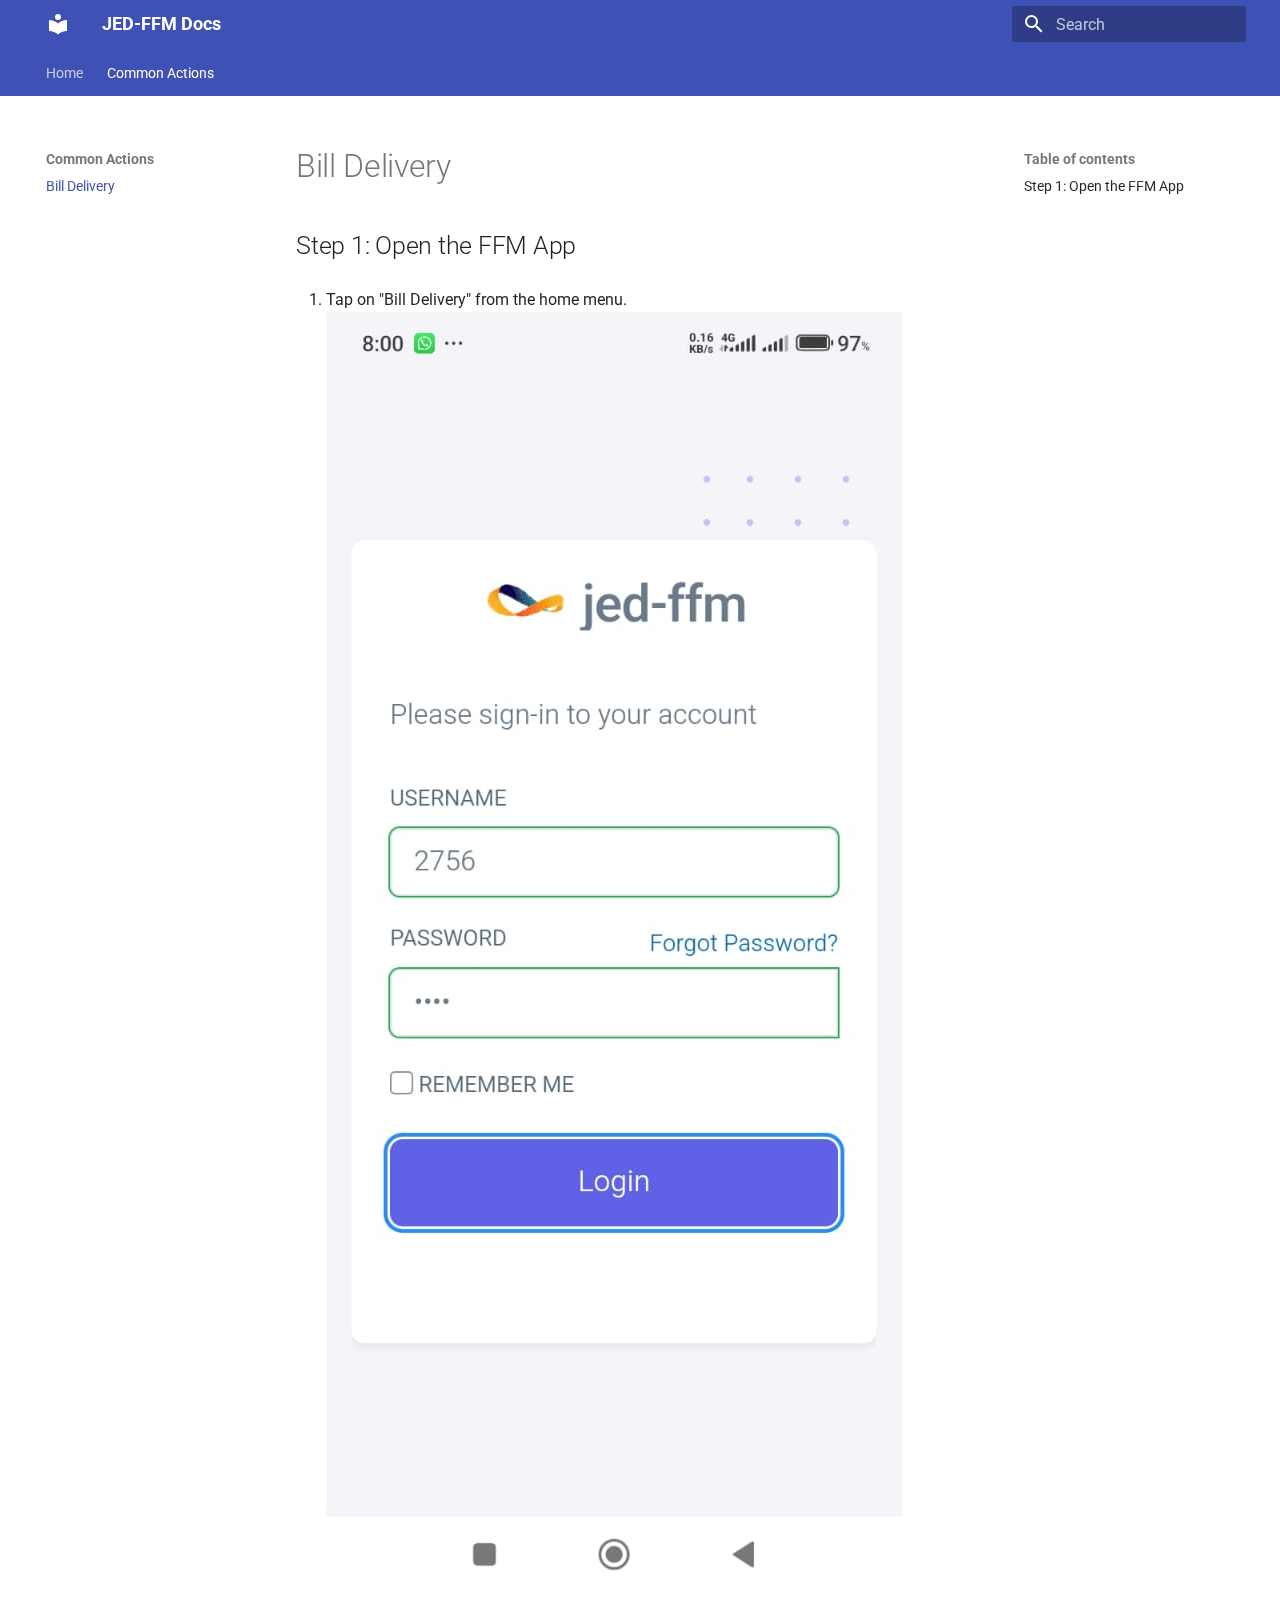
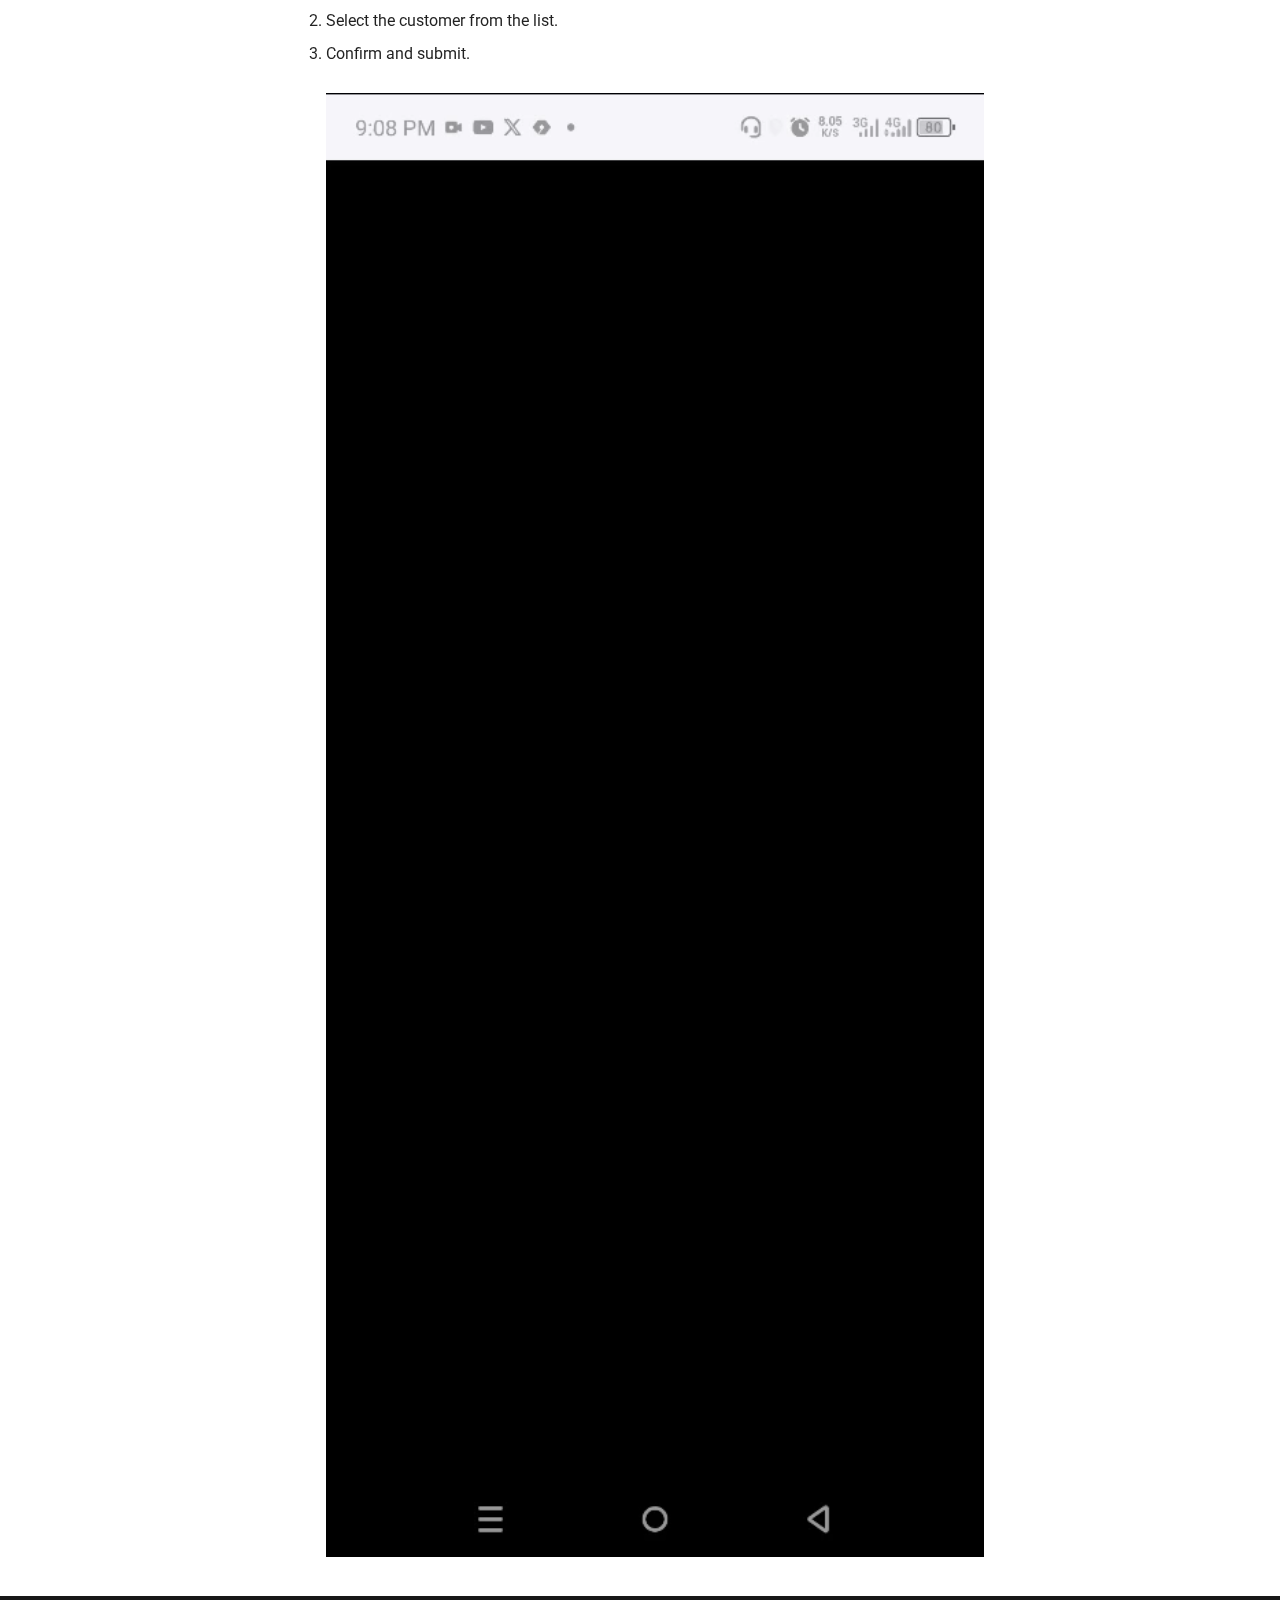
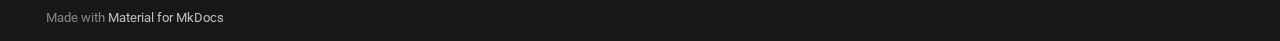
==== bill_delivery/index.html @ e057dc8b "Deployed dc74c64 with MkDocs version: 1.6.1" ====
<!doctype html>
<html lang="en" class="no-js">
  <head>
    
      <meta charset="utf-8">
      <meta name="viewport" content="width=device-width,initial-scale=1">
      
      
      
      
        <link rel="prev" href="..">
      
      
      
      <link rel="icon" href="../assets/images/favicon.png">
      <meta name="generator" content="mkdocs-1.6.1, mkdocs-material-9.6.9">
    
    
      
        <title>Bill Delivery - JED-FFM Docs</title>
      
    
    
      <link rel="stylesheet" href="../assets/stylesheets/main.4af4bdda.min.css">
      
      


    
    
      
    
    
      
        
        
        <link rel="preconnect" href="https://fonts.gstatic.com" crossorigin>
        <link rel="stylesheet" href="https://fonts.googleapis.com/css?family=Roboto:300,300i,400,400i,700,700i%7CRoboto+Mono:400,400i,700,700i&display=fallback">
        <style>:root{--md-text-font:"Roboto";--md-code-font:"Roboto Mono"}</style>
      
    
    
    <script>__md_scope=new URL("..",location),__md_hash=e=>[...e].reduce(((e,_)=>(e<<5)-e+_.charCodeAt(0)),0),__md_get=(e,_=localStorage,t=__md_scope)=>JSON.parse(_.getItem(t.pathname+"."+e)),__md_set=(e,_,t=localStorage,a=__md_scope)=>{try{t.setItem(a.pathname+"."+e,JSON.stringify(_))}catch(e){}}</script>
    
      

    
    
    
  </head>
  
  
    <body dir="ltr">
  
    
    <input class="md-toggle" data-md-toggle="drawer" type="checkbox" id="__drawer" autocomplete="off">
    <input class="md-toggle" data-md-toggle="search" type="checkbox" id="__search" autocomplete="off">
    <label class="md-overlay" for="__drawer"></label>
    <div data-md-component="skip">
      
        
        <a href="#bill-delivery" class="md-skip">
          Skip to content
        </a>
      
    </div>
    <div data-md-component="announce">
      
    </div>
    
    
      

<header class="md-header" data-md-component="header">
  <nav class="md-header__inner md-grid" aria-label="Header">
    <a href=".." title="JED-FFM Docs" class="md-header__button md-logo" aria-label="JED-FFM Docs" data-md-component="logo">
      
  
  <svg xmlns="http://www.w3.org/2000/svg" viewBox="0 0 24 24"><path d="M12 8a3 3 0 0 0 3-3 3 3 0 0 0-3-3 3 3 0 0 0-3 3 3 3 0 0 0 3 3m0 3.54C9.64 9.35 6.5 8 3 8v11c3.5 0 6.64 1.35 9 3.54 2.36-2.19 5.5-3.54 9-3.54V8c-3.5 0-6.64 1.35-9 3.54"/></svg>

    </a>
    <label class="md-header__button md-icon" for="__drawer">
      
      <svg xmlns="http://www.w3.org/2000/svg" viewBox="0 0 24 24"><path d="M3 6h18v2H3zm0 5h18v2H3zm0 5h18v2H3z"/></svg>
    </label>
    <div class="md-header__title" data-md-component="header-title">
      <div class="md-header__ellipsis">
        <div class="md-header__topic">
          <span class="md-ellipsis">
            JED-FFM Docs
          </span>
        </div>
        <div class="md-header__topic" data-md-component="header-topic">
          <span class="md-ellipsis">
            
              Bill Delivery
            
          </span>
        </div>
      </div>
    </div>
    
    
      <script>var palette=__md_get("__palette");if(palette&&palette.color){if("(prefers-color-scheme)"===palette.color.media){var media=matchMedia("(prefers-color-scheme: light)"),input=document.querySelector(media.matches?"[data-md-color-media='(prefers-color-scheme: light)']":"[data-md-color-media='(prefers-color-scheme: dark)']");palette.color.media=input.getAttribute("data-md-color-media"),palette.color.scheme=input.getAttribute("data-md-color-scheme"),palette.color.primary=input.getAttribute("data-md-color-primary"),palette.color.accent=input.getAttribute("data-md-color-accent")}for(var[key,value]of Object.entries(palette.color))document.body.setAttribute("data-md-color-"+key,value)}</script>
    
    
    
      <label class="md-header__button md-icon" for="__search">
        
        <svg xmlns="http://www.w3.org/2000/svg" viewBox="0 0 24 24"><path d="M9.5 3A6.5 6.5 0 0 1 16 9.5c0 1.61-.59 3.09-1.56 4.23l.27.27h.79l5 5-1.5 1.5-5-5v-.79l-.27-.27A6.52 6.52 0 0 1 9.5 16 6.5 6.5 0 0 1 3 9.5 6.5 6.5 0 0 1 9.5 3m0 2C7 5 5 7 5 9.5S7 14 9.5 14 14 12 14 9.5 12 5 9.5 5"/></svg>
      </label>
      <div class="md-search" data-md-component="search" role="dialog">
  <label class="md-search__overlay" for="__search"></label>
  <div class="md-search__inner" role="search">
    <form class="md-search__form" name="search">
      <input type="text" class="md-search__input" name="query" aria-label="Search" placeholder="Search" autocapitalize="off" autocorrect="off" autocomplete="off" spellcheck="false" data-md-component="search-query" required>
      <label class="md-search__icon md-icon" for="__search">
        
        <svg xmlns="http://www.w3.org/2000/svg" viewBox="0 0 24 24"><path d="M9.5 3A6.5 6.5 0 0 1 16 9.5c0 1.61-.59 3.09-1.56 4.23l.27.27h.79l5 5-1.5 1.5-5-5v-.79l-.27-.27A6.52 6.52 0 0 1 9.5 16 6.5 6.5 0 0 1 3 9.5 6.5 6.5 0 0 1 9.5 3m0 2C7 5 5 7 5 9.5S7 14 9.5 14 14 12 14 9.5 12 5 9.5 5"/></svg>
        
        <svg xmlns="http://www.w3.org/2000/svg" viewBox="0 0 24 24"><path d="M20 11v2H8l5.5 5.5-1.42 1.42L4.16 12l7.92-7.92L13.5 5.5 8 11z"/></svg>
      </label>
      <nav class="md-search__options" aria-label="Search">
        
        <button type="reset" class="md-search__icon md-icon" title="Clear" aria-label="Clear" tabindex="-1">
          
          <svg xmlns="http://www.w3.org/2000/svg" viewBox="0 0 24 24"><path d="M19 6.41 17.59 5 12 10.59 6.41 5 5 6.41 10.59 12 5 17.59 6.41 19 12 13.41 17.59 19 19 17.59 13.41 12z"/></svg>
        </button>
      </nav>
      
    </form>
    <div class="md-search__output">
      <div class="md-search__scrollwrap" tabindex="0" data-md-scrollfix>
        <div class="md-search-result" data-md-component="search-result">
          <div class="md-search-result__meta">
            Initializing search
          </div>
          <ol class="md-search-result__list" role="presentation"></ol>
        </div>
      </div>
    </div>
  </div>
</div>
    
    
  </nav>
  
</header>
    
    <div class="md-container" data-md-component="container">
      
      
        
          
            
<nav class="md-tabs" aria-label="Tabs" data-md-component="tabs">
  <div class="md-grid">
    <ul class="md-tabs__list">
      
        
  
  
  
    <li class="md-tabs__item">
      <a href=".." class="md-tabs__link">
        
  
    
  
  Home

      </a>
    </li>
  

      
        
  
  
    
  
  
    
    
      <li class="md-tabs__item md-tabs__item--active">
        <a href="./" class="md-tabs__link">
          
  
  Common Actions

        </a>
      </li>
    
  

      
    </ul>
  </div>
</nav>
          
        
      
      <main class="md-main" data-md-component="main">
        <div class="md-main__inner md-grid">
          
            
              
              <div class="md-sidebar md-sidebar--primary" data-md-component="sidebar" data-md-type="navigation" >
                <div class="md-sidebar__scrollwrap">
                  <div class="md-sidebar__inner">
                    


  


<nav class="md-nav md-nav--primary md-nav--lifted" aria-label="Navigation" data-md-level="0">
  <label class="md-nav__title" for="__drawer">
    <a href=".." title="JED-FFM Docs" class="md-nav__button md-logo" aria-label="JED-FFM Docs" data-md-component="logo">
      
  
  <svg xmlns="http://www.w3.org/2000/svg" viewBox="0 0 24 24"><path d="M12 8a3 3 0 0 0 3-3 3 3 0 0 0-3-3 3 3 0 0 0-3 3 3 3 0 0 0 3 3m0 3.54C9.64 9.35 6.5 8 3 8v11c3.5 0 6.64 1.35 9 3.54 2.36-2.19 5.5-3.54 9-3.54V8c-3.5 0-6.64 1.35-9 3.54"/></svg>

    </a>
    JED-FFM Docs
  </label>
  
  <ul class="md-nav__list" data-md-scrollfix>
    
      
      
  
  
  
  
    <li class="md-nav__item">
      <a href=".." class="md-nav__link">
        
  
  <span class="md-ellipsis">
    Home
    
  </span>
  

      </a>
    </li>
  

    
      
      
  
  
    
  
  
  
    
    
    
      
        
        
      
      
        
      
    
    
    <li class="md-nav__item md-nav__item--active md-nav__item--section md-nav__item--nested">
      
        
        
        <input class="md-nav__toggle md-toggle " type="checkbox" id="__nav_2" checked>
        
          
          <label class="md-nav__link" for="__nav_2" id="__nav_2_label" tabindex="">
            
  
  <span class="md-ellipsis">
    Common Actions
    
  </span>
  

            <span class="md-nav__icon md-icon"></span>
          </label>
        
        <nav class="md-nav" data-md-level="1" aria-labelledby="__nav_2_label" aria-expanded="true">
          <label class="md-nav__title" for="__nav_2">
            <span class="md-nav__icon md-icon"></span>
            Common Actions
          </label>
          <ul class="md-nav__list" data-md-scrollfix>
            
              
                
  
  
    
  
  
  
    <li class="md-nav__item md-nav__item--active">
      
      <input class="md-nav__toggle md-toggle" type="checkbox" id="__toc">
      
      
        
      
      
        <label class="md-nav__link md-nav__link--active" for="__toc">
          
  
  <span class="md-ellipsis">
    Bill Delivery
    
  </span>
  

          <span class="md-nav__icon md-icon"></span>
        </label>
      
      <a href="./" class="md-nav__link md-nav__link--active">
        
  
  <span class="md-ellipsis">
    Bill Delivery
    
  </span>
  

      </a>
      
        

<nav class="md-nav md-nav--secondary" aria-label="Table of contents">
  
  
  
    
  
  
    <label class="md-nav__title" for="__toc">
      <span class="md-nav__icon md-icon"></span>
      Table of contents
    </label>
    <ul class="md-nav__list" data-md-component="toc" data-md-scrollfix>
      
        <li class="md-nav__item">
  <a href="#step-1-open-the-ffm-app" class="md-nav__link">
    <span class="md-ellipsis">
      Step 1: Open the FFM App
    </span>
  </a>
  
</li>
      
    </ul>
  
</nav>
      
    </li>
  

              
            
          </ul>
        </nav>
      
    </li>
  

    
  </ul>
</nav>
                  </div>
                </div>
              </div>
            
            
              
              <div class="md-sidebar md-sidebar--secondary" data-md-component="sidebar" data-md-type="toc" >
                <div class="md-sidebar__scrollwrap">
                  <div class="md-sidebar__inner">
                    

<nav class="md-nav md-nav--secondary" aria-label="Table of contents">
  
  
  
    
  
  
    <label class="md-nav__title" for="__toc">
      <span class="md-nav__icon md-icon"></span>
      Table of contents
    </label>
    <ul class="md-nav__list" data-md-component="toc" data-md-scrollfix>
      
        <li class="md-nav__item">
  <a href="#step-1-open-the-ffm-app" class="md-nav__link">
    <span class="md-ellipsis">
      Step 1: Open the FFM App
    </span>
  </a>
  
</li>
      
    </ul>
  
</nav>
                  </div>
                </div>
              </div>
            
          
          
            <div class="md-content" data-md-component="content">
              <article class="md-content__inner md-typeset">
                
                  



<h1 id="bill-delivery">Bill Delivery</h1>
<h2 id="step-1-open-the-ffm-app">Step 1: Open the FFM App</h2>
<ol>
<li>
<p>Tap on "Bill Delivery" from the home menu.<br />
<img alt="login_page" src="../img/login_page.jpg" /></p>
</li>
<li>
<p>Select the customer from the list.  </p>
</li>
<li>
<p>Confirm and submit.<br />
<br />
<video autoplay loop muted width="100%">
     <source src="/video/short_view.mp4" type="video/mp4">
   </video>
</p>
</li>
</ol>












                
              </article>
            </div>
          
          
<script>var target=document.getElementById(location.hash.slice(1));target&&target.name&&(target.checked=target.name.startsWith("__tabbed_"))</script>
        </div>
        
          <button type="button" class="md-top md-icon" data-md-component="top" hidden>
  
  <svg xmlns="http://www.w3.org/2000/svg" viewBox="0 0 24 24"><path d="M13 20h-2V8l-5.5 5.5-1.42-1.42L12 4.16l7.92 7.92-1.42 1.42L13 8z"/></svg>
  Back to top
</button>
        
      </main>
      
        <footer class="md-footer">
  
  <div class="md-footer-meta md-typeset">
    <div class="md-footer-meta__inner md-grid">
      <div class="md-copyright">
  
  
    Made with
    <a href="https://squidfunk.github.io/mkdocs-material/" target="_blank" rel="noopener">
      Material for MkDocs
    </a>
  
</div>
      
    </div>
  </div>
</footer>
      
    </div>
    <div class="md-dialog" data-md-component="dialog">
      <div class="md-dialog__inner md-typeset"></div>
    </div>
    
    
    <script id="__config" type="application/json">{"base": "..", "features": ["navigation.tabs", "navigation.sections", "navigation.top", "content.code.copy"], "search": "../assets/javascripts/workers/search.f8cc74c7.min.js", "translations": {"clipboard.copied": "Copied to clipboard", "clipboard.copy": "Copy to clipboard", "search.result.more.one": "1 more on this page", "search.result.more.other": "# more on this page", "search.result.none": "No matching documents", "search.result.one": "1 matching document", "search.result.other": "# matching documents", "search.result.placeholder": "Type to start searching", "search.result.term.missing": "Missing", "select.version": "Select version"}}</script>
    
    
      <script src="../assets/javascripts/bundle.c8b220af.min.js"></script>
      
    
  </body>
</html>
---- assets/stylesheets/main.4af4bdda.min.css ----
@charset "UTF-8";html{-webkit-text-size-adjust:none;-moz-text-size-adjust:none;text-size-adjust:none;box-sizing:border-box}*,:after,:before{box-sizing:inherit}@media (prefers-reduced-motion){*,:after,:before{transition:none!important}}body{margin:0}a,button,input,label{-webkit-tap-highlight-color:transparent}a{color:inherit;text-decoration:none}hr{border:0;box-sizing:initial;display:block;height:.05rem;overflow:visible;padding:0}small{font-size:80%}sub,sup{line-height:1em}img{border-style:none}table{border-collapse:initial;border-spacing:0}td,th{font-weight:400;vertical-align:top}button{background:#0000;border:0;font-family:inherit;font-size:inherit;margin:0;padding:0}input{border:0;outline:none}:root{--md-primary-fg-color:#4051b5;--md-primary-fg-color--light:#5d6cc0;--md-primary-fg-color--dark:#303fa1;--md-primary-bg-color:#fff;--md-primary-bg-color--light:#ffffffb3;--md-accent-fg-color:#526cfe;--md-accent-fg-color--transparent:#526cfe1a;--md-accent-bg-color:#fff;--md-accent-bg-color--light:#ffffffb3}[data-md-color-scheme=default]{color-scheme:light}[data-md-color-scheme=default] img[src$="#gh-dark-mode-only"],[data-md-color-scheme=default] img[src$="#only-dark"]{display:none}:root,[data-md-color-scheme=default]{--md-hue:225deg;--md-default-fg-color:#000000de;--md-default-fg-color--light:#0000008a;--md-default-fg-color--lighter:#00000052;--md-default-fg-color--lightest:#00000012;--md-default-bg-color:#fff;--md-default-bg-color--light:#ffffffb3;--md-default-bg-color--lighter:#ffffff4d;--md-default-bg-color--lightest:#ffffff1f;--md-code-fg-color:#36464e;--md-code-bg-color:#f5f5f5;--md-code-hl-color:#4287ff;--md-code-hl-color--light:#4287ff1a;--md-code-hl-number-color:#d52a2a;--md-code-hl-special-color:#db1457;--md-code-hl-function-color:#a846b9;--md-code-hl-constant-color:#6e59d9;--md-code-hl-keyword-color:#3f6ec6;--md-code-hl-string-color:#1c7d4d;--md-code-hl-name-color:var(--md-code-fg-color);--md-code-hl-operator-color:var(--md-default-fg-color--light);--md-code-hl-punctuation-color:var(--md-default-fg-color--light);--md-code-hl-comment-color:var(--md-default-fg-color--light);--md-code-hl-generic-color:var(--md-default-fg-color--light);--md-code-hl-variable-color:var(--md-default-fg-color--light);--md-typeset-color:var(--md-default-fg-color);--md-typeset-a-color:var(--md-primary-fg-color);--md-typeset-del-color:#f5503d26;--md-typeset-ins-color:#0bd57026;--md-typeset-kbd-color:#fafafa;--md-typeset-kbd-accent-color:#fff;--md-typeset-kbd-border-color:#b8b8b8;--md-typeset-mark-color:#ffff0080;--md-typeset-table-color:#0000001f;--md-typeset-table-color--light:rgba(0,0,0,.035);--md-admonition-fg-color:var(--md-default-fg-color);--md-admonition-bg-color:var(--md-default-bg-color);--md-warning-fg-color:#000000de;--md-warning-bg-color:#ff9;--md-footer-fg-color:#fff;--md-footer-fg-color--light:#ffffffb3;--md-footer-fg-color--lighter:#ffffff73;--md-footer-bg-color:#000000de;--md-footer-bg-color--dark:#00000052;--md-shadow-z1:0 0.2rem 0.5rem #0000000d,0 0 0.05rem #0000001a;--md-shadow-z2:0 0.2rem 0.5rem #0000001a,0 0 0.05rem #00000040;--md-shadow-z3:0 0.2rem 0.5rem #0003,0 0 0.05rem #00000059}.md-icon svg{fill:currentcolor;display:block;height:1.2rem;width:1.2rem}body{-webkit-font-smoothing:antialiased;-moz-osx-font-smoothing:grayscale;--md-text-font-family:var(--md-text-font,_),-apple-system,BlinkMacSystemFont,Helvetica,Arial,sans-serif;--md-code-font-family:var(--md-code-font,_),SFMono-Regular,Consolas,Menlo,monospace}aside,body,input{font-feature-settings:"kern","liga";color:var(--md-typeset-color);font-family:var(--md-text-font-family)}code,kbd,pre{font-feature-settings:"kern";font-family:var(--md-code-font-family)}:root{--md-typeset-table-sort-icon:url('data:image/svg+xml;charset=utf-8,<svg xmlns="http://www.w3.org/2000/svg" viewBox="0 0 24 24"><path d="m18 21-4-4h3V7h-3l4-4 4 4h-3v10h3M2 19v-2h10v2M2 13v-2h7v2M2 7V5h4v2z"/></svg>');--md-typeset-table-sort-icon--asc:url('data:image/svg+xml;charset=utf-8,<svg xmlns="http://www.w3.org/2000/svg" viewBox="0 0 24 24"><path d="M19 17h3l-4 4-4-4h3V3h2M2 17h10v2H2M6 5v2H2V5m0 6h7v2H2z"/></svg>');--md-typeset-table-sort-icon--desc:url('data:image/svg+xml;charset=utf-8,<svg xmlns="http://www.w3.org/2000/svg" viewBox="0 0 24 24"><path d="M19 7h3l-4-4-4 4h3v14h2M2 17h10v2H2M6 5v2H2V5m0 6h7v2H2z"/></svg>')}.md-typeset{-webkit-print-color-adjust:exact;color-adjust:exact;font-size:.8rem;line-height:1.6;overflow-wrap:break-word}@media print{.md-typeset{font-size:.68rem}}.md-typeset blockquote,.md-typeset dl,.md-typeset figure,.md-typeset ol,.md-typeset pre,.md-typeset ul{margin-bottom:1em;margin-top:1em}.md-typeset h1{color:var(--md-default-fg-color--light);font-size:2em;line-height:1.3;margin:0 0 1.25em}.md-typeset h1,.md-typeset h2{font-weight:300;letter-spacing:-.01em}.md-typeset h2{font-size:1.5625em;line-height:1.4;margin:1.6em 0 .64em}.md-typeset h3{font-size:1.25em;font-weight:400;letter-spacing:-.01em;line-height:1.5;margin:1.6em 0 .8em}.md-typeset h2+h3{margin-top:.8em}.md-typeset h4{font-weight:700;letter-spacing:-.01em;margin:1em 0}.md-typeset h5,.md-typeset h6{color:var(--md-default-fg-color--light);font-size:.8em;font-weight:700;letter-spacing:-.01em;margin:1.25em 0}.md-typeset h5{text-transform:uppercase}.md-typeset h5 code{text-transform:none}.md-typeset hr{border-bottom:.05rem solid var(--md-default-fg-color--lightest);display:flow-root;margin:1.5em 0}.md-typeset a{color:var(--md-typeset-a-color);word-break:break-word}.md-typeset a,.md-typeset a:before{transition:color 125ms}.md-typeset a:focus,.md-typeset a:hover{color:var(--md-accent-fg-color)}.md-typeset a:focus code,.md-typeset a:hover code{background-color:var(--md-accent-fg-color--transparent)}.md-typeset a code{color:currentcolor;transition:background-color 125ms}.md-typeset a.focus-visible{outline-color:var(--md-accent-fg-color);outline-offset:.2rem}.md-typeset code,.md-typeset kbd,.md-typeset pre{color:var(--md-code-fg-color);direction:ltr;font-variant-ligatures:none}@media print{.md-typeset code,.md-typeset kbd,.md-typeset pre{white-space:pre-wrap}}.md-typeset code{background-color:var(--md-code-bg-color);border-radius:.1rem;-webkit-box-decoration-break:clone;box-decoration-break:clone;font-size:.85em;padding:0 .2941176471em;word-break:break-word}.md-typeset code:not(.focus-visible){-webkit-tap-highlight-color:transparent;outline:none}.md-typeset pre{display:flow-root;line-height:1.4;position:relative}.md-typeset pre>code{-webkit-box-decoration-break:slice;box-decoration-break:slice;box-shadow:none;display:block;margin:0;outline-color:var(--md-accent-fg-color);overflow:auto;padding:.7720588235em 1.1764705882em;scrollbar-color:var(--md-default-fg-color--lighter) #0000;scrollbar-width:thin;touch-action:auto;word-break:normal}.md-typeset pre>code:hover{scrollbar-color:var(--md-accent-fg-color) #0000}.md-typeset pre>code::-webkit-scrollbar{height:.2rem;width:.2rem}.md-typeset pre>code::-webkit-scrollbar-thumb{background-color:var(--md-default-fg-color--lighter)}.md-typeset pre>code::-webkit-scrollbar-thumb:hover{background-color:var(--md-accent-fg-color)}.md-typeset kbd{background-color:var(--md-typeset-kbd-color);border-radius:.1rem;box-shadow:0 .1rem 0 .05rem var(--md-typeset-kbd-border-color),0 .1rem 0 var(--md-typeset-kbd-border-color),0 -.1rem .2rem var(--md-typeset-kbd-accent-color) inset;color:var(--md-default-fg-color);display:inline-block;font-size:.75em;padding:0 .6666666667em;vertical-align:text-top;word-break:break-word}.md-typeset mark{background-color:var(--md-typeset-mark-color);-webkit-box-decoration-break:clone;box-decoration-break:clone;color:inherit;word-break:break-word}.md-typeset abbr{border-bottom:.05rem dotted var(--md-default-fg-color--light);cursor:help;text-decoration:none}.md-typeset small{opacity:.75}[dir=ltr] .md-typeset sub,[dir=ltr] .md-typeset sup{margin-left:.078125em}[dir=rtl] .md-typeset sub,[dir=rtl] .md-typeset sup{margin-right:.078125em}[dir=ltr] .md-typeset blockquote{padding-left:.6rem}[dir=rtl] .md-typeset blockquote{padding-right:.6rem}[dir=ltr] .md-typeset blockquote{border-left:.2rem solid var(--md-default-fg-color--lighter)}[dir=rtl] .md-typeset blockquote{border-right:.2rem solid var(--md-default-fg-color--lighter)}.md-typeset blockquote{color:var(--md-default-fg-color--light);margin-left:0;margin-right:0}.md-typeset ul{list-style-type:disc}.md-typeset ul[type]{list-style-type:revert-layer}[dir=ltr] .md-typeset ol,[dir=ltr] .md-typeset ul{margin-left:.625em}[dir=rtl] .md-typeset ol,[dir=rtl] .md-typeset ul{margin-right:.625em}.md-typeset ol,.md-typeset ul{padding:0}.md-typeset ol:not([hidden]),.md-typeset ul:not([hidden]){display:flow-root}.md-typeset ol ol,.md-typeset ul ol{list-style-type:lower-alpha}.md-typeset ol ol ol,.md-typeset ul ol ol{list-style-type:lower-roman}.md-typeset ol ol ol ol,.md-typeset ul ol ol ol{list-style-type:upper-alpha}.md-typeset ol ol ol ol ol,.md-typeset ul ol ol ol ol{list-style-type:upper-roman}.md-typeset ol[type],.md-typeset ul[type]{list-style-type:revert-layer}[dir=ltr] .md-typeset ol li,[dir=ltr] .md-typeset ul li{margin-left:1.25em}[dir=rtl] .md-typeset ol li,[dir=rtl] .md-typeset ul li{margin-right:1.25em}.md-typeset ol li,.md-typeset ul li{margin-bottom:.5em}.md-typeset ol li blockquote,.md-typeset ol li p,.md-typeset ul li blockquote,.md-typeset ul li p{margin:.5em 0}.md-typeset ol li:last-child,.md-typeset ul li:last-child{margin-bottom:0}[dir=ltr] .md-typeset ol li ol,[dir=ltr] .md-typeset ol li ul,[dir=ltr] .md-typeset ul li ol,[dir=ltr] .md-typeset ul li ul{margin-left:.625em}[dir=rtl] .md-typeset ol li ol,[dir=rtl] .md-typeset ol li ul,[dir=rtl] .md-typeset ul li ol,[dir=rtl] .md-typeset ul li ul{margin-right:.625em}.md-typeset ol li ol,.md-typeset ol li ul,.md-typeset ul li ol,.md-typeset ul li ul{margin-bottom:.5em;margin-top:.5em}[dir=ltr] .md-typeset dd{margin-left:1.875em}[dir=rtl] .md-typeset dd{margin-right:1.875em}.md-typeset dd{margin-bottom:1.5em;margin-top:1em}.md-typeset img,.md-typeset svg,.md-typeset video{height:auto;max-width:100%}.md-typeset img[align=left]{margin:1em 1em 1em 0}.md-typeset img[align=right]{margin:1em 0 1em 1em}.md-typeset img[align]:only-child{margin-top:0}.md-typeset figure{display:flow-root;margin:1em auto;max-width:100%;text-align:center;width:-moz-fit-content;width:fit-content}.md-typeset figure img{display:block;margin:0 auto}.md-typeset figcaption{font-style:italic;margin:1em auto;max-width:24rem}.md-typeset iframe{max-width:100%}.md-typeset table:not([class]){background-color:var(--md-default-bg-color);border:.05rem solid var(--md-typeset-table-color);border-radius:.1rem;display:inline-block;font-size:.64rem;max-width:100%;overflow:auto;touch-action:auto}@media print{.md-typeset table:not([class]){display:table}}.md-typeset table:not([class])+*{margin-top:1.5em}.md-typeset table:not([class]) td>:first-child,.md-typeset table:not([class]) th>:first-child{margin-top:0}.md-typeset table:not([class]) td>:last-child,.md-typeset table:not([class]) th>:last-child{margin-bottom:0}.md-typeset table:not([class]) td:not([align]),.md-typeset table:not([class]) th:not([align]){text-align:left}[dir=rtl] .md-typeset table:not([class]) td:not([align]),[dir=rtl] .md-typeset table:not([class]) th:not([align]){text-align:right}.md-typeset table:not([class]) th{font-weight:700;min-width:5rem;padding:.9375em 1.25em;vertical-align:top}.md-typeset table:not([class]) td{border-top:.05rem solid var(--md-typeset-table-color);padding:.9375em 1.25em;vertical-align:top}.md-typeset table:not([class]) tbody tr{transition:background-color 125ms}.md-typeset table:not([class]) tbody tr:hover{background-color:var(--md-typeset-table-color--light);box-shadow:0 .05rem 0 var(--md-default-bg-color) inset}.md-typeset table:not([class]) a{word-break:normal}.md-typeset table th[role=columnheader]{cursor:pointer}[dir=ltr] .md-typeset table th[role=columnheader]:after{margin-left:.5em}[dir=rtl] .md-typeset table th[role=columnheader]:after{margin-right:.5em}.md-typeset table th[role=columnheader]:after{content:"";display:inline-block;height:1.2em;-webkit-mask-image:var(--md-typeset-table-sort-icon);mask-image:var(--md-typeset-table-sort-icon);-webkit-mask-repeat:no-repeat;mask-repeat:no-repeat;-webkit-mask-size:contain;mask-size:contain;transition:background-color 125ms;vertical-align:text-bottom;width:1.2em}.md-typeset table th[role=columnheader]:hover:after{background-color:var(--md-default-fg-color--lighter)}.md-typeset table th[role=columnheader][aria-sort=ascending]:after{background-color:var(--md-default-fg-color--light);-webkit-mask-image:var(--md-typeset-table-sort-icon--asc);mask-image:var(--md-typeset-table-sort-icon--asc)}.md-typeset table th[role=columnheader][aria-sort=descending]:after{background-color:var(--md-default-fg-color--light);-webkit-mask-image:var(--md-typeset-table-sort-icon--desc);mask-image:var(--md-typeset-table-sort-icon--desc)}.md-typeset__scrollwrap{margin:1em -.8rem;overflow-x:auto;touch-action:auto}.md-typeset__table{display:inline-block;margin-bottom:.5em;padding:0 .8rem}@media print{.md-typeset__table{display:block}}html .md-typeset__table table{display:table;margin:0;overflow:hidden;width:100%}@media screen and (max-width:44.984375em){.md-content__inner>pre{margin:1em -.8rem}.md-content__inner>pre code{border-radius:0}}.md-typeset .md-author{border-radius:100%;display:block;flex-shrink:0;height:1.6rem;overflow:hidden;position:relative;transition:color 125ms,transform 125ms;width:1.6rem}.md-typeset .md-author img{display:block}.md-typeset .md-author--more{background:var(--md-default-fg-color--lightest);color:var(--md-default-fg-color--lighter);font-size:.6rem;font-weight:700;line-height:1.6rem;text-align:center}.md-typeset .md-author--long{height:2.4rem;width:2.4rem}.md-typeset a.md-author{transform:scale(1)}.md-typeset a.md-author img{border-radius:100%;filter:grayscale(100%) opacity(75%);transition:filter 125ms}.md-typeset a.md-author:focus,.md-typeset a.md-author:hover{transform:scale(1.1);z-index:1}.md-typeset a.md-author:focus img,.md-typeset a.md-author:hover img{filter:grayscale(0)}.md-banner{background-color:var(--md-footer-bg-color);color:var(--md-footer-fg-color);overflow:auto}@media print{.md-banner{display:none}}.md-banner--warning{background-color:var(--md-warning-bg-color);color:var(--md-warning-fg-color)}.md-banner__inner{font-size:.7rem;margin:.6rem auto;padding:0 .8rem}[dir=ltr] .md-banner__button{float:right}[dir=rtl] .md-banner__button{float:left}.md-banner__button{color:inherit;cursor:pointer;transition:opacity .25s}.no-js .md-banner__button{display:none}.md-banner__button:hover{opacity:.7}html{font-size:125%;height:100%;overflow-x:hidden}@media screen and (min-width:100em){html{font-size:137.5%}}@media screen and (min-width:125em){html{font-size:150%}}body{background-color:var(--md-default-bg-color);display:flex;flex-direction:column;font-size:.5rem;min-height:100%;position:relative;width:100%}@media print{body{display:block}}@media screen and (max-width:59.984375em){body[data-md-scrolllock]{position:fixed}}.md-grid{margin-left:auto;margin-right:auto;max-width:61rem}.md-container{display:flex;flex-direction:column;flex-grow:1}@media print{.md-container{display:block}}.md-main{flex-grow:1}.md-main__inner{display:flex;height:100%;margin-top:1.5rem}.md-ellipsis{overflow:hidden;text-overflow:ellipsis}.md-toggle{display:none}.md-option{height:0;opacity:0;position:absolute;width:0}.md-option:checked+label:not([hidden]){display:block}.md-option.focus-visible+label{outline-color:var(--md-accent-fg-color);outline-style:auto}.md-skip{background-color:var(--md-default-fg-color);border-radius:.1rem;color:var(--md-default-bg-color);font-size:.64rem;margin:.5rem;opacity:0;outline-color:var(--md-accent-fg-color);padding:.3rem .5rem;position:fixed;transform:translateY(.4rem);z-index:-1}.md-skip:focus{opacity:1;transform:translateY(0);transition:transform .25s cubic-bezier(.4,0,.2,1),opacity 175ms 75ms;z-index:10}@page{margin:25mm}:root{--md-clipboard-icon:url('data:image/svg+xml;charset=utf-8,<svg xmlns="http://www.w3.org/2000/svg" viewBox="0 0 24 24"><path d="M19 21H8V7h11m0-2H8a2 2 0 0 0-2 2v14a2 2 0 0 0 2 2h11a2 2 0 0 0 2-2V7a2 2 0 0 0-2-2m-3-4H4a2 2 0 0 0-2 2v14h2V3h12z"/></svg>')}.md-clipboard{border-radius:.1rem;color:var(--md-default-fg-color--lightest);cursor:pointer;height:1.5em;outline-color:var(--md-accent-fg-color);outline-offset:.1rem;position:absolute;right:.5em;top:.5em;transition:color .25s;width:1.5em;z-index:1}@media print{.md-clipboard{display:none}}.md-clipboard:not(.focus-visible){-webkit-tap-highlight-color:transparent;outline:none}:hover>.md-clipboard{color:var(--md-default-fg-color--light)}.md-clipboard:focus,.md-clipboard:hover{color:var(--md-accent-fg-color)}.md-clipboard:after{background-color:currentcolor;content:"";display:block;height:1.125em;margin:0 auto;-webkit-mask-image:var(--md-clipboard-icon);mask-image:var(--md-clipboard-icon);-webkit-mask-position:center;mask-position:center;-webkit-mask-repeat:no-repeat;mask-repeat:no-repeat;-webkit-mask-size:contain;mask-size:contain;width:1.125em}.md-clipboard--inline{cursor:pointer}.md-clipboard--inline code{transition:color .25s,background-color .25s}.md-clipboard--inline:focus code,.md-clipboard--inline:hover code{background-color:var(--md-accent-fg-color--transparent);color:var(--md-accent-fg-color)}.md-typeset .md-code__content{display:grid}@keyframes consent{0%{opacity:0;transform:translateY(100%)}to{opacity:1;transform:translateY(0)}}@keyframes overlay{0%{opacity:0}to{opacity:1}}.md-consent__overlay{animation:overlay .25s both;-webkit-backdrop-filter:blur(.1rem);backdrop-filter:blur(.1rem);background-color:#0000008a;height:100%;opacity:1;position:fixed;top:0;width:100%;z-index:5}.md-consent__inner{animation:consent .5s cubic-bezier(.1,.7,.1,1) both;background-color:var(--md-default-bg-color);border:0;border-radius:.1rem;bottom:0;box-shadow:0 0 .2rem #0000001a,0 .2rem .4rem #0003;max-height:100%;overflow:auto;padding:0;position:fixed;width:100%;z-index:5}.md-consent__form{padding:.8rem}.md-consent__settings{display:none;margin:1em 0}input:checked+.md-consent__settings{display:block}.md-consent__controls{margin-bottom:.8rem}.md-typeset .md-consent__controls .md-button{display:inline}@media screen and (max-width:44.984375em){.md-typeset .md-consent__controls .md-button{display:block;margin-top:.4rem;text-align:center;width:100%}}.md-consent label{cursor:pointer}.md-content{flex-grow:1;min-width:0}.md-content__inner{margin:0 .8rem 1.2rem;padding-top:.6rem}@media screen and (min-width:76.25em){[dir=ltr] .md-sidebar--primary:not([hidden])~.md-content>.md-content__inner{margin-left:1.2rem}[dir=ltr] .md-sidebar--secondary:not([hidden])~.md-content>.md-content__inner,[dir=rtl] .md-sidebar--primary:not([hidden])~.md-content>.md-content__inner{margin-right:1.2rem}[dir=rtl] .md-sidebar--secondary:not([hidden])~.md-content>.md-content__inner{margin-left:1.2rem}}.md-content__inner:before{content:"";display:block;height:.4rem}.md-content__inner>:last-child{margin-bottom:0}[dir=ltr] .md-content__button{float:right}[dir=rtl] .md-content__button{float:left}[dir=ltr] .md-content__button{margin-left:.4rem}[dir=rtl] .md-content__button{margin-right:.4rem}.md-content__button{margin:.4rem 0;padding:0}@media print{.md-content__button{display:none}}.md-typeset .md-content__button{color:var(--md-default-fg-color--lighter)}.md-content__button svg{display:inline;vertical-align:top}[dir=rtl] .md-content__button svg{transform:scaleX(-1)}[dir=ltr] .md-dialog{right:.8rem}[dir=rtl] .md-dialog{left:.8rem}.md-dialog{background-color:var(--md-default-fg-color);border-radius:.1rem;bottom:.8rem;box-shadow:var(--md-shadow-z3);min-width:11.1rem;opacity:0;padding:.4rem .6rem;pointer-events:none;position:fixed;transform:translateY(100%);transition:transform 0ms .4s,opacity .4s;z-index:4}@media print{.md-dialog{display:none}}.md-dialog--active{opacity:1;pointer-events:auto;transform:translateY(0);transition:transform .4s cubic-bezier(.075,.85,.175,1),opacity .4s}.md-dialog__inner{color:var(--md-default-bg-color);font-size:.7rem}.md-feedback{margin:2em 0 1em;text-align:center}.md-feedback fieldset{border:none;margin:0;padding:0}.md-feedback__title{font-weight:700;margin:1em auto}.md-feedback__inner{position:relative}.md-feedback__list{display:flex;flex-wrap:wrap;place-content:baseline center;position:relative}.md-feedback__list:hover .md-icon:not(:disabled){color:var(--md-default-fg-color--lighter)}:disabled .md-feedback__list{min-height:1.8rem}.md-feedback__icon{color:var(--md-default-fg-color--light);cursor:pointer;flex-shrink:0;margin:0 .1rem;transition:color 125ms}.md-feedback__icon:not(:disabled).md-icon:hover{color:var(--md-accent-fg-color)}.md-feedback__icon:disabled{color:var(--md-default-fg-color--lightest);pointer-events:none}.md-feedback__note{opacity:0;position:relative;transform:translateY(.4rem);transition:transform .4s cubic-bezier(.1,.7,.1,1),opacity .15s}.md-feedback__note>*{margin:0 auto;max-width:16rem}:disabled .md-feedback__note{opacity:1;transform:translateY(0)}@media print{.md-feedback{display:none}}.md-footer{background-color:var(--md-footer-bg-color);color:var(--md-footer-fg-color)}@media print{.md-footer{display:none}}.md-footer__inner{justify-content:space-between;overflow:auto;padding:.2rem}.md-footer__inner:not([hidden]){display:flex}.md-footer__link{align-items:end;display:flex;flex-grow:0.01;margin-bottom:.4rem;margin-top:1rem;max-width:100%;outline-color:var(--md-accent-fg-color);overflow:hidden;transition:opacity .25s}.md-footer__link:focus,.md-footer__link:hover{opacity:.7}[dir=rtl] .md-footer__link svg{transform:scaleX(-1)}@media screen and (max-width:44.984375em){.md-footer__link--prev{flex-shrink:0}.md-footer__link--prev .md-footer__title{display:none}}[dir=ltr] .md-footer__link--next{margin-left:auto}[dir=rtl] .md-footer__link--next{margin-right:auto}.md-footer__link--next{text-align:right}[dir=rtl] .md-footer__link--next{text-align:left}.md-footer__title{flex-grow:1;font-size:.9rem;margin-bottom:.7rem;max-width:calc(100% - 2.4rem);padding:0 1rem;white-space:nowrap}.md-footer__button{margin:.2rem;padding:.4rem}.md-footer__direction{font-size:.64rem;opacity:.7}.md-footer-meta{background-color:var(--md-footer-bg-color--dark)}.md-footer-meta__inner{display:flex;flex-wrap:wrap;justify-content:space-between;padding:.2rem}html .md-footer-meta.md-typeset a{color:var(--md-footer-fg-color--light)}html .md-footer-meta.md-typeset a:focus,html .md-footer-meta.md-typeset a:hover{color:var(--md-footer-fg-color)}.md-copyright{color:var(--md-footer-fg-color--lighter);font-size:.64rem;margin:auto .6rem;padding:.4rem 0;width:100%}@media screen and (min-width:45em){.md-copyright{width:auto}}.md-copyright__highlight{color:var(--md-footer-fg-color--light)}.md-social{display:inline-flex;gap:.2rem;margin:0 .4rem;padding:.2rem 0 .6rem}@media screen and (min-width:45em){.md-social{padding:.6rem 0}}.md-social__link{display:inline-block;height:1.6rem;text-align:center;width:1.6rem}.md-social__link:before{line-height:1.9}.md-social__link svg{fill:currentcolor;max-height:.8rem;vertical-align:-25%}.md-typeset .md-button{border:.1rem solid;border-radius:.1rem;color:var(--md-primary-fg-color);cursor:pointer;display:inline-block;font-weight:700;padding:.625em 2em;transition:color 125ms,background-color 125ms,border-color 125ms}.md-typeset .md-button--primary{background-color:var(--md-primary-fg-color);border-color:var(--md-primary-fg-color);color:var(--md-primary-bg-color)}.md-typeset .md-button:focus,.md-typeset .md-button:hover{background-color:var(--md-accent-fg-color);border-color:var(--md-accent-fg-color);color:var(--md-accent-bg-color)}[dir=ltr] .md-typeset .md-input{border-top-left-radius:.1rem}[dir=ltr] .md-typeset .md-input,[dir=rtl] .md-typeset .md-input{border-top-right-radius:.1rem}[dir=rtl] .md-typeset .md-input{border-top-left-radius:.1rem}.md-typeset .md-input{border-bottom:.1rem solid var(--md-default-fg-color--lighter);box-shadow:var(--md-shadow-z1);font-size:.8rem;height:1.8rem;padding:0 .6rem;transition:border .25s,box-shadow .25s}.md-typeset .md-input:focus,.md-typeset .md-input:hover{border-bottom-color:var(--md-accent-fg-color);box-shadow:var(--md-shadow-z2)}.md-typeset .md-input--stretch{width:100%}.md-header{background-color:var(--md-primary-fg-color);box-shadow:0 0 .2rem #0000,0 .2rem .4rem #0000;color:var(--md-primary-bg-color);display:block;left:0;position:sticky;right:0;top:0;z-index:4}@media print{.md-header{display:none}}.md-header[hidden]{transform:translateY(-100%);transition:transform .25s cubic-bezier(.8,0,.6,1),box-shadow .25s}.md-header--shadow{box-shadow:0 0 .2rem #0000001a,0 .2rem .4rem #0003;transition:transform .25s cubic-bezier(.1,.7,.1,1),box-shadow .25s}.md-header__inner{align-items:center;display:flex;padding:0 .2rem}.md-header__button{color:currentcolor;cursor:pointer;margin:.2rem;outline-color:var(--md-accent-fg-color);padding:.4rem;position:relative;transition:opacity .25s;vertical-align:middle;z-index:1}.md-header__button:hover{opacity:.7}.md-header__button:not([hidden]){display:inline-block}.md-header__button:not(.focus-visible){-webkit-tap-highlight-color:transparent;outline:none}.md-header__button.md-logo{margin:.2rem;padding:.4rem}@media screen and (max-width:76.234375em){.md-header__button.md-logo{display:none}}.md-header__button.md-logo img,.md-header__button.md-logo svg{fill:currentcolor;display:block;height:1.2rem;width:auto}@media screen and (min-width:60em){.md-header__button[for=__search]{display:none}}.no-js .md-header__button[for=__search]{display:none}[dir=rtl] .md-header__button[for=__search] svg{transform:scaleX(-1)}@media screen and (min-width:76.25em){.md-header__button[for=__drawer]{display:none}}.md-header__topic{display:flex;max-width:100%;position:absolute;transition:transform .4s cubic-bezier(.1,.7,.1,1),opacity .15s;white-space:nowrap}.md-header__topic+.md-header__topic{opacity:0;pointer-events:none;transform:translateX(1.25rem);transition:transform .4s cubic-bezier(1,.7,.1,.1),opacity .15s;z-index:-1}[dir=rtl] .md-header__topic+.md-header__topic{transform:translateX(-1.25rem)}.md-header__topic:first-child{font-weight:700}[dir=ltr] .md-header__title{margin-left:1rem;margin-right:.4rem}[dir=rtl] .md-header__title{margin-left:.4rem;margin-right:1rem}.md-header__title{flex-grow:1;font-size:.9rem;height:2.4rem;line-height:2.4rem}.md-header__title--active .md-header__topic{opacity:0;pointer-events:none;transform:translateX(-1.25rem);transition:transform .4s cubic-bezier(1,.7,.1,.1),opacity .15s;z-index:-1}[dir=rtl] .md-header__title--active .md-header__topic{transform:translateX(1.25rem)}.md-header__title--active .md-header__topic+.md-header__topic{opacity:1;pointer-events:auto;transform:translateX(0);transition:transform .4s cubic-bezier(.1,.7,.1,1),opacity .15s;z-index:0}.md-header__title>.md-header__ellipsis{height:100%;position:relative;width:100%}.md-header__option{display:flex;flex-shrink:0;max-width:100%;transition:max-width 0ms .25s,opacity .25s .25s;white-space:nowrap}[data-md-toggle=search]:checked~.md-header .md-header__option{max-width:0;opacity:0;transition:max-width 0ms,opacity 0ms}.md-header__option>input{bottom:0}.md-header__source{display:none}@media screen and (min-width:60em){[dir=ltr] .md-header__source{margin-left:1rem}[dir=rtl] .md-header__source{margin-right:1rem}.md-header__source{display:block;max-width:11.7rem;width:11.7rem}}@media screen and (min-width:76.25em){[dir=ltr] .md-header__source{margin-left:1.4rem}[dir=rtl] .md-header__source{margin-right:1.4rem}}.md-meta{color:var(--md-default-fg-color--light);font-size:.7rem;line-height:1.3}.md-meta__list{display:inline-flex;flex-wrap:wrap;list-style:none;margin:0;padding:0}.md-meta__item:not(:last-child):after{content:"·";margin-left:.2rem;margin-right:.2rem}.md-meta__link{color:var(--md-typeset-a-color)}.md-meta__link:focus,.md-meta__link:hover{color:var(--md-accent-fg-color)}.md-draft{background-color:#ff1744;border-radius:.125em;color:#fff;display:inline-block;font-weight:700;padding-left:.5714285714em;padding-right:.5714285714em}:root{--md-nav-icon--prev:url('data:image/svg+xml;charset=utf-8,<svg xmlns="http://www.w3.org/2000/svg" viewBox="0 0 24 24"><path d="M20 11v2H8l5.5 5.5-1.42 1.42L4.16 12l7.92-7.92L13.5 5.5 8 11z"/></svg>');--md-nav-icon--next:url('data:image/svg+xml;charset=utf-8,<svg xmlns="http://www.w3.org/2000/svg" viewBox="0 0 24 24"><path d="M8.59 16.58 13.17 12 8.59 7.41 10 6l6 6-6 6z"/></svg>');--md-toc-icon:url('data:image/svg+xml;charset=utf-8,<svg xmlns="http://www.w3.org/2000/svg" viewBox="0 0 24 24"><path d="M3 9h14V7H3zm0 4h14v-2H3zm0 4h14v-2H3zm16 0h2v-2h-2zm0-10v2h2V7zm0 6h2v-2h-2z"/></svg>')}.md-nav{font-size:.7rem;line-height:1.3}.md-nav__title{color:var(--md-default-fg-color--light);display:block;font-weight:700;overflow:hidden;padding:0 .6rem;text-overflow:ellipsis}.md-nav__title .md-nav__button{display:none}.md-nav__title .md-nav__button img{height:100%;width:auto}.md-nav__title .md-nav__button.md-logo img,.md-nav__title .md-nav__button.md-logo svg{fill:currentcolor;display:block;height:2.4rem;max-width:100%;object-fit:contain;width:auto}.md-nav__list{list-style:none;margin:0;padding:0}.md-nav__link{align-items:flex-start;display:flex;gap:.4rem;margin-top:.625em;scroll-snap-align:start;transition:color 125ms}.md-nav__link--passed{color:var(--md-default-fg-color--light)}.md-nav__item .md-nav__link--active,.md-nav__item .md-nav__link--active code{color:var(--md-typeset-a-color)}.md-nav__link .md-ellipsis{position:relative}[dir=ltr] .md-nav__link .md-icon:last-child{margin-left:auto}[dir=rtl] .md-nav__link .md-icon:last-child{margin-right:auto}.md-nav__link svg{fill:currentcolor;flex-shrink:0;height:1.3em;position:relative}.md-nav__link[for]:focus,.md-nav__link[for]:hover,.md-nav__link[href]:focus,.md-nav__link[href]:hover{color:var(--md-accent-fg-color);cursor:pointer}.md-nav__link.focus-visible{outline-color:var(--md-accent-fg-color);outline-offset:.2rem}.md-nav--primary .md-nav__link[for=__toc]{display:none}.md-nav--primary .md-nav__link[for=__toc] .md-icon:after{background-color:currentcolor;display:block;height:100%;-webkit-mask-image:var(--md-toc-icon);mask-image:var(--md-toc-icon);width:100%}.md-nav--primary .md-nav__link[for=__toc]~.md-nav{display:none}.md-nav__container>.md-nav__link{margin-top:0}.md-nav__container>.md-nav__link:first-child{flex-grow:1;min-width:0}.md-nav__icon{flex-shrink:0}.md-nav__source{display:none}@media screen and (max-width:76.234375em){.md-nav--primary,.md-nav--primary .md-nav{background-color:var(--md-default-bg-color);display:flex;flex-direction:column;height:100%;left:0;position:absolute;right:0;top:0;z-index:1}.md-nav--primary .md-nav__item,.md-nav--primary .md-nav__title{font-size:.8rem;line-height:1.5}.md-nav--primary .md-nav__title{background-color:var(--md-default-fg-color--lightest);color:var(--md-default-fg-color--light);cursor:pointer;height:5.6rem;line-height:2.4rem;padding:3rem .8rem .2rem;position:relative;white-space:nowrap}[dir=ltr] .md-nav--primary .md-nav__title .md-nav__icon{left:.4rem}[dir=rtl] .md-nav--primary .md-nav__title .md-nav__icon{right:.4rem}.md-nav--primary .md-nav__title .md-nav__icon{display:block;height:1.2rem;margin:.2rem;position:absolute;top:.4rem;width:1.2rem}.md-nav--primary .md-nav__title .md-nav__icon:after{background-color:currentcolor;content:"";display:block;height:100%;-webkit-mask-image:var(--md-nav-icon--prev);mask-image:var(--md-nav-icon--prev);-webkit-mask-position:center;mask-position:center;-webkit-mask-repeat:no-repeat;mask-repeat:no-repeat;-webkit-mask-size:contain;mask-size:contain;width:100%}.md-nav--primary .md-nav__title~.md-nav__list{background-color:var(--md-default-bg-color);box-shadow:0 .05rem 0 var(--md-default-fg-color--lightest) inset;overflow-y:auto;scroll-snap-type:y mandatory;touch-action:pan-y}.md-nav--primary .md-nav__title~.md-nav__list>:first-child{border-top:0}.md-nav--primary .md-nav__title[for=__drawer]{background-color:var(--md-primary-fg-color);color:var(--md-primary-bg-color);font-weight:700}.md-nav--primary .md-nav__title .md-logo{display:block;left:.2rem;margin:.2rem;padding:.4rem;position:absolute;right:.2rem;top:.2rem}.md-nav--primary .md-nav__list{flex:1}.md-nav--primary .md-nav__item{border-top:.05rem solid var(--md-default-fg-color--lightest)}.md-nav--primary .md-nav__item--active>.md-nav__link{color:var(--md-typeset-a-color)}.md-nav--primary .md-nav__item--active>.md-nav__link:focus,.md-nav--primary .md-nav__item--active>.md-nav__link:hover{color:var(--md-accent-fg-color)}.md-nav--primary .md-nav__link{margin-top:0;padding:.6rem .8rem}.md-nav--primary .md-nav__link svg{margin-top:.1em}.md-nav--primary .md-nav__link>.md-nav__link{padding:0}[dir=ltr] .md-nav--primary .md-nav__link .md-nav__icon{margin-right:-.2rem}[dir=rtl] .md-nav--primary .md-nav__link .md-nav__icon{margin-left:-.2rem}.md-nav--primary .md-nav__link .md-nav__icon{font-size:1.2rem;height:1.2rem;width:1.2rem}.md-nav--primary .md-nav__link .md-nav__icon:after{background-color:currentcolor;content:"";display:block;height:100%;-webkit-mask-image:var(--md-nav-icon--next);mask-image:var(--md-nav-icon--next);-webkit-mask-position:center;mask-position:center;-webkit-mask-repeat:no-repeat;mask-repeat:no-repeat;-webkit-mask-size:contain;mask-size:contain;width:100%}[dir=rtl] .md-nav--primary .md-nav__icon:after{transform:scale(-1)}.md-nav--primary .md-nav--secondary .md-nav{background-color:initial;position:static}[dir=ltr] .md-nav--primary .md-nav--secondary .md-nav .md-nav__link{padding-left:1.4rem}[dir=rtl] .md-nav--primary .md-nav--secondary .md-nav .md-nav__link{padding-right:1.4rem}[dir=ltr] .md-nav--primary .md-nav--secondary .md-nav .md-nav .md-nav__link{padding-left:2rem}[dir=rtl] .md-nav--primary .md-nav--secondary .md-nav .md-nav .md-nav__link{padding-right:2rem}[dir=ltr] .md-nav--primary .md-nav--secondary .md-nav .md-nav .md-nav .md-nav__link{padding-left:2.6rem}[dir=rtl] .md-nav--primary .md-nav--secondary .md-nav .md-nav .md-nav .md-nav__link{padding-right:2.6rem}[dir=ltr] .md-nav--primary .md-nav--secondary .md-nav .md-nav .md-nav .md-nav .md-nav__link{padding-left:3.2rem}[dir=rtl] .md-nav--primary .md-nav--secondary .md-nav .md-nav .md-nav .md-nav .md-nav__link{padding-right:3.2rem}.md-nav--secondary{background-color:initial}.md-nav__toggle~.md-nav{display:flex;opacity:0;transform:translateX(100%);transition:transform .25s cubic-bezier(.8,0,.6,1),opacity 125ms 50ms}[dir=rtl] .md-nav__toggle~.md-nav{transform:translateX(-100%)}.md-nav__toggle:checked~.md-nav{opacity:1;transform:translateX(0);transition:transform .25s cubic-bezier(.4,0,.2,1),opacity 125ms 125ms}.md-nav__toggle:checked~.md-nav>.md-nav__list{-webkit-backface-visibility:hidden;backface-visibility:hidden}}@media screen and (max-width:59.984375em){.md-nav--primary .md-nav__link[for=__toc]{display:flex}.md-nav--primary .md-nav__link[for=__toc] .md-icon:after{content:""}.md-nav--primary .md-nav__link[for=__toc]+.md-nav__link{display:none}.md-nav--primary .md-nav__link[for=__toc]~.md-nav{display:flex}.md-nav__source{background-color:var(--md-primary-fg-color--dark);color:var(--md-primary-bg-color);display:block;padding:0 .2rem}}@media screen and (min-width:60em) and (max-width:76.234375em){.md-nav--integrated .md-nav__link[for=__toc]{display:flex}.md-nav--integrated .md-nav__link[for=__toc] .md-icon:after{content:""}.md-nav--integrated .md-nav__link[for=__toc]+.md-nav__link{display:none}.md-nav--integrated .md-nav__link[for=__toc]~.md-nav{display:flex}}@media screen and (min-width:60em){.md-nav{margin-bottom:-.4rem}.md-nav--secondary .md-nav__title{background:var(--md-default-bg-color);box-shadow:0 0 .4rem .4rem var(--md-default-bg-color);position:sticky;top:0;z-index:1}.md-nav--secondary .md-nav__title[for=__toc]{scroll-snap-align:start}.md-nav--secondary .md-nav__title .md-nav__icon{display:none}[dir=ltr] .md-nav--secondary .md-nav__list{padding-left:.6rem}[dir=rtl] .md-nav--secondary .md-nav__list{padding-right:.6rem}.md-nav--secondary .md-nav__list{padding-bottom:.4rem}[dir=ltr] .md-nav--secondary .md-nav__item>.md-nav__link{margin-right:.4rem}[dir=rtl] .md-nav--secondary .md-nav__item>.md-nav__link{margin-left:.4rem}}@media screen and (min-width:76.25em){.md-nav{margin-bottom:-.4rem;transition:max-height .25s cubic-bezier(.86,0,.07,1)}.md-nav--primary .md-nav__title{background:var(--md-default-bg-color);box-shadow:0 0 .4rem .4rem var(--md-default-bg-color);position:sticky;top:0;z-index:1}.md-nav--primary .md-nav__title[for=__drawer]{scroll-snap-align:start}.md-nav--primary .md-nav__title .md-nav__icon{display:none}[dir=ltr] .md-nav--primary .md-nav__list{padding-left:.6rem}[dir=rtl] .md-nav--primary .md-nav__list{padding-right:.6rem}.md-nav--primary .md-nav__list{padding-bottom:.4rem}[dir=ltr] .md-nav--primary .md-nav__item>.md-nav__link{margin-right:.4rem}[dir=rtl] .md-nav--primary .md-nav__item>.md-nav__link{margin-left:.4rem}.md-nav__toggle~.md-nav{display:grid;grid-template-rows:minmax(.4rem,0fr);opacity:0;transition:grid-template-rows .25s cubic-bezier(.86,0,.07,1),opacity .25s,visibility 0ms .25s;visibility:collapse}.md-nav__toggle~.md-nav>.md-nav__list{overflow:hidden}.md-nav__toggle.md-toggle--indeterminate~.md-nav,.md-nav__toggle:checked~.md-nav{grid-template-rows:minmax(.4rem,1fr);opacity:1;transition:grid-template-rows .25s cubic-bezier(.86,0,.07,1),opacity .15s .1s,visibility 0ms;visibility:visible}.md-nav__toggle.md-toggle--indeterminate~.md-nav{transition:none}.md-nav__item--nested>.md-nav>.md-nav__title{display:none}.md-nav__item--section{display:block;margin:1.25em 0}.md-nav__item--section:last-child{margin-bottom:0}.md-nav__item--section>.md-nav__link{font-weight:700}.md-nav__item--section>.md-nav__link[for]{color:var(--md-default-fg-color--light)}.md-nav__item--section>.md-nav__link:not(.md-nav__container){pointer-events:none}.md-nav__item--section>.md-nav__link .md-icon,.md-nav__item--section>.md-nav__link>[for]{display:none}[dir=ltr] .md-nav__item--section>.md-nav{margin-left:-.6rem}[dir=rtl] .md-nav__item--section>.md-nav{margin-right:-.6rem}.md-nav__item--section>.md-nav{display:block;opacity:1;visibility:visible}.md-nav__item--section>.md-nav>.md-nav__list>.md-nav__item{padding:0}.md-nav__icon{border-radius:100%;height:.9rem;transition:background-color .25s;width:.9rem}.md-nav__icon:hover{background-color:var(--md-accent-fg-color--transparent)}.md-nav__icon:after{background-color:currentcolor;border-radius:100%;content:"";display:inline-block;height:100%;-webkit-mask-image:var(--md-nav-icon--next);mask-image:var(--md-nav-icon--next);-webkit-mask-position:center;mask-position:center;-webkit-mask-repeat:no-repeat;mask-repeat:no-repeat;-webkit-mask-size:contain;mask-size:contain;transition:transform .25s;vertical-align:-.1rem;width:100%}[dir=rtl] .md-nav__icon:after{transform:rotate(180deg)}.md-nav__item--nested .md-nav__toggle:checked~.md-nav__link .md-nav__icon:after,.md-nav__item--nested .md-toggle--indeterminate~.md-nav__link .md-nav__icon:after{transform:rotate(90deg)}.md-nav--lifted>.md-nav__list>.md-nav__item,.md-nav--lifted>.md-nav__title{display:none}.md-nav--lifted>.md-nav__list>.md-nav__item--active{display:block}.md-nav--lifted>.md-nav__list>.md-nav__item--active>.md-nav__link{background:var(--md-default-bg-color);box-shadow:0 0 .4rem .4rem var(--md-default-bg-color);margin-top:0;position:sticky;top:0;z-index:1}.md-nav--lifted>.md-nav__list>.md-nav__item--active>.md-nav__link:not(.md-nav__container){pointer-events:none}.md-nav--lifted>.md-nav__list>.md-nav__item--active.md-nav__item--section{margin:0}[dir=ltr] .md-nav--lifted>.md-nav__list>.md-nav__item>.md-nav:not(.md-nav--secondary){margin-left:-.6rem}[dir=rtl] .md-nav--lifted>.md-nav__list>.md-nav__item>.md-nav:not(.md-nav--secondary){margin-right:-.6rem}.md-nav--lifted>.md-nav__list>.md-nav__item>[for]{color:var(--md-default-fg-color--light)}.md-nav--lifted .md-nav[data-md-level="1"]{grid-template-rows:minmax(.4rem,1fr);opacity:1;visibility:visible}[dir=ltr] .md-nav--integrated>.md-nav__list>.md-nav__item--active .md-nav--secondary{border-left:.05rem solid var(--md-primary-fg-color)}[dir=rtl] .md-nav--integrated>.md-nav__list>.md-nav__item--active .md-nav--secondary{border-right:.05rem solid var(--md-primary-fg-color)}.md-nav--integrated>.md-nav__list>.md-nav__item--active .md-nav--secondary{display:block;margin-bottom:1.25em;opacity:1;visibility:visible}.md-nav--integrated>.md-nav__list>.md-nav__item--active .md-nav--secondary>.md-nav__list{overflow:visible;padding-bottom:0}.md-nav--integrated>.md-nav__list>.md-nav__item--active .md-nav--secondary>.md-nav__title{display:none}}.md-pagination{font-size:.8rem;font-weight:700;gap:.4rem}.md-pagination,.md-pagination>*{align-items:center;display:flex;justify-content:center}.md-pagination>*{border-radius:.2rem;height:1.8rem;min-width:1.8rem;text-align:center}.md-pagination__current{background-color:var(--md-default-fg-color--lightest);color:var(--md-default-fg-color--light)}.md-pagination__link{transition:color 125ms,background-color 125ms}.md-pagination__link:focus,.md-pagination__link:hover{background-color:var(--md-accent-fg-color--transparent);color:var(--md-accent-fg-color)}.md-pagination__link:focus svg,.md-pagination__link:hover svg{color:var(--md-accent-fg-color)}.md-pagination__link.focus-visible{outline-color:var(--md-accent-fg-color);outline-offset:.2rem}.md-pagination__link svg{fill:currentcolor;color:var(--md-default-fg-color--lighter);display:block;max-height:100%;width:1.2rem}.md-post__back{border-bottom:.05rem solid var(--md-default-fg-color--lightest);margin-bottom:1.2rem;padding-bottom:1.2rem}@media screen and (max-width:76.234375em){.md-post__back{display:none}}[dir=rtl] .md-post__back svg{transform:scaleX(-1)}.md-post__authors{display:flex;flex-direction:column;gap:.6rem;margin:0 .6rem 1.2rem}.md-post .md-post__meta a{transition:color 125ms}.md-post .md-post__meta a:focus,.md-post .md-post__meta a:hover{color:var(--md-accent-fg-color)}.md-post__title{color:var(--md-default-fg-color--light);font-weight:700}.md-post--excerpt{margin-bottom:3.2rem}.md-post--excerpt .md-post__header{align-items:center;display:flex;gap:.6rem;min-height:1.6rem}.md-post--excerpt .md-post__authors{align-items:center;display:inline-flex;flex-direction:row;gap:.2rem;margin:0;min-height:2.4rem}[dir=ltr] .md-post--excerpt .md-post__meta .md-meta__list{margin-right:.4rem}[dir=rtl] .md-post--excerpt .md-post__meta .md-meta__list{margin-left:.4rem}.md-post--excerpt .md-post__content>:first-child{--md-scroll-margin:6rem;margin-top:0}.md-post>.md-nav--secondary{margin:1em 0}.md-profile{align-items:center;display:flex;font-size:.7rem;gap:.6rem;line-height:1.4;width:100%}.md-profile__description{flex-grow:1}.md-content--post{display:flex}@media screen and (max-width:76.234375em){.md-content--post{flex-flow:column-reverse}}.md-content--post>.md-content__inner{flex-grow:1;min-width:0}@media screen and (min-width:76.25em){[dir=ltr] .md-content--post>.md-content__inner{margin-left:1.2rem}[dir=rtl] .md-content--post>.md-content__inner{margin-right:1.2rem}}@media screen and (max-width:76.234375em){.md-sidebar.md-sidebar--post{padding:0;position:static;width:100%}.md-sidebar.md-sidebar--post .md-sidebar__scrollwrap{overflow:visible}.md-sidebar.md-sidebar--post .md-sidebar__inner{padding:0}.md-sidebar.md-sidebar--post .md-post__meta{margin-left:.6rem;margin-right:.6rem}.md-sidebar.md-sidebar--post .md-nav__item{border:none;display:inline}.md-sidebar.md-sidebar--post .md-nav__list{display:inline-flex;flex-wrap:wrap;gap:.6rem;padding-bottom:.6rem;padding-top:.6rem}.md-sidebar.md-sidebar--post .md-nav__link{padding:0}.md-sidebar.md-sidebar--post .md-nav{height:auto;margin-bottom:0;position:static}}:root{--md-progress-value:0;--md-progress-delay:400ms}.md-progress{background:var(--md-primary-bg-color);height:.075rem;opacity:min(clamp(0,var(--md-progress-value),1),clamp(0,100 - var(--md-progress-value),1));position:fixed;top:0;transform:scaleX(calc(var(--md-progress-value)*1%));transform-origin:left;transition:transform .5s cubic-bezier(.19,1,.22,1),opacity .25s var(--md-progress-delay);width:100%;z-index:4}:root{--md-search-result-icon:url('data:image/svg+xml;charset=utf-8,<svg xmlns="http://www.w3.org/2000/svg" viewBox="0 0 24 24"><path d="M14 2H6a2 2 0 0 0-2 2v16a2 2 0 0 0 2 2h7c-.41-.25-.8-.56-1.14-.9-.33-.33-.61-.7-.86-1.1H6V4h7v5h5v1.18c.71.16 1.39.43 2 .82V8zm6.31 16.9c1.33-2.11.69-4.9-1.4-6.22-2.11-1.33-4.91-.68-6.22 1.4-1.34 2.11-.69 4.89 1.4 6.22 1.46.93 3.32.93 4.79.02L22 23.39 23.39 22zm-3.81.1a2.5 2.5 0 0 1-2.5-2.5 2.5 2.5 0 0 1 2.5-2.5 2.5 2.5 0 0 1 2.5 2.5 2.5 2.5 0 0 1-2.5 2.5"/></svg>')}.md-search{position:relative}@media screen and (min-width:60em){.md-search{padding:.2rem 0}}.no-js .md-search{display:none}.md-search__overlay{opacity:0;z-index:1}@media screen and (max-width:59.984375em){[dir=ltr] .md-search__overlay{left:-2.2rem}[dir=rtl] .md-search__overlay{right:-2.2rem}.md-search__overlay{background-color:var(--md-default-bg-color);border-radius:1rem;height:2rem;overflow:hidden;pointer-events:none;position:absolute;top:-1rem;transform-origin:center;transition:transform .3s .1s,opacity .2s .2s;width:2rem}[data-md-toggle=search]:checked~.md-header .md-search__overlay{opacity:1;transition:transform .4s,opacity .1s}}@media screen and (min-width:60em){[dir=ltr] .md-search__overlay{left:0}[dir=rtl] .md-search__overlay{right:0}.md-search__overlay{background-color:#0000008a;cursor:pointer;height:0;position:fixed;top:0;transition:width 0ms .25s,height 0ms .25s,opacity .25s;width:0}[data-md-toggle=search]:checked~.md-header .md-search__overlay{height:200vh;opacity:1;transition:width 0ms,height 0ms,opacity .25s;width:100%}}@media screen and (max-width:29.984375em){[data-md-toggle=search]:checked~.md-header .md-search__overlay{transform:scale(45)}}@media screen and (min-width:30em) and (max-width:44.984375em){[data-md-toggle=search]:checked~.md-header .md-search__overlay{transform:scale(60)}}@media screen and (min-width:45em) and (max-width:59.984375em){[data-md-toggle=search]:checked~.md-header .md-search__overlay{transform:scale(75)}}.md-search__inner{-webkit-backface-visibility:hidden;backface-visibility:hidden}@media screen and (max-width:59.984375em){[dir=ltr] .md-search__inner{left:0}[dir=rtl] .md-search__inner{right:0}.md-search__inner{height:0;opacity:0;overflow:hidden;position:fixed;top:0;transform:translateX(5%);transition:width 0ms .3s,height 0ms .3s,transform .15s cubic-bezier(.4,0,.2,1) .15s,opacity .15s .15s;width:0;z-index:2}[dir=rtl] .md-search__inner{transform:translateX(-5%)}[data-md-toggle=search]:checked~.md-header .md-search__inner{height:100%;opacity:1;transform:translateX(0);transition:width 0ms 0ms,height 0ms 0ms,transform .15s cubic-bezier(.1,.7,.1,1) .15s,opacity .15s .15s;width:100%}}@media screen and (min-width:60em){[dir=ltr] .md-search__inner{float:right}[dir=rtl] .md-search__inner{float:left}.md-search__inner{padding:.1rem 0;position:relative;transition:width .25s cubic-bezier(.1,.7,.1,1);width:11.7rem}}@media screen and (min-width:60em) and (max-width:76.234375em){[data-md-toggle=search]:checked~.md-header .md-search__inner{width:23.4rem}}@media screen and (min-width:76.25em){[data-md-toggle=search]:checked~.md-header .md-search__inner{width:34.4rem}}.md-search__form{background-color:var(--md-default-bg-color);box-shadow:0 0 .6rem #0000;height:2.4rem;position:relative;transition:color .25s,background-color .25s;z-index:2}@media screen and (min-width:60em){.md-search__form{background-color:#00000042;border-radius:.1rem;height:1.8rem}.md-search__form:hover{background-color:#ffffff1f}}[data-md-toggle=search]:checked~.md-header .md-search__form{background-color:var(--md-default-bg-color);border-radius:.1rem .1rem 0 0;box-shadow:0 0 .6rem #00000012;color:var(--md-default-fg-color)}[dir=ltr] .md-search__input{padding-left:3.6rem;padding-right:2.2rem}[dir=rtl] .md-search__input{padding-left:2.2rem;padding-right:3.6rem}.md-search__input{background:#0000;font-size:.9rem;height:100%;position:relative;text-overflow:ellipsis;width:100%;z-index:2}.md-search__input::placeholder{transition:color .25s}.md-search__input::placeholder,.md-search__input~.md-search__icon{color:var(--md-default-fg-color--light)}.md-search__input::-ms-clear{display:none}@media screen and (max-width:59.984375em){.md-search__input{font-size:.9rem;height:2.4rem;width:100%}}@media screen and (min-width:60em){[dir=ltr] .md-search__input{padding-left:2.2rem}[dir=rtl] .md-search__input{padding-right:2.2rem}.md-search__input{color:inherit;font-size:.8rem}.md-search__input::placeholder{color:var(--md-primary-bg-color--light)}.md-search__input+.md-search__icon{color:var(--md-primary-bg-color)}[data-md-toggle=search]:checked~.md-header .md-search__input{text-overflow:clip}[data-md-toggle=search]:checked~.md-header .md-search__input+.md-search__icon{color:var(--md-default-fg-color--light)}[data-md-toggle=search]:checked~.md-header .md-search__input::placeholder{color:#0000}}.md-search__icon{cursor:pointer;display:inline-block;height:1.2rem;transition:color .25s,opacity .25s;width:1.2rem}.md-search__icon:hover{opacity:.7}[dir=ltr] .md-search__icon[for=__search]{left:.5rem}[dir=rtl] .md-search__icon[for=__search]{right:.5rem}.md-search__icon[for=__search]{position:absolute;top:.3rem;z-index:2}[dir=rtl] .md-search__icon[for=__search] svg{transform:scaleX(-1)}@media screen and (max-width:59.984375em){[dir=ltr] .md-search__icon[for=__search]{left:.8rem}[dir=rtl] .md-search__icon[for=__search]{right:.8rem}.md-search__icon[for=__search]{top:.6rem}.md-search__icon[for=__search] svg:first-child{display:none}}@media screen and (min-width:60em){.md-search__icon[for=__search]{pointer-events:none}.md-search__icon[for=__search] svg:last-child{display:none}}[dir=ltr] .md-search__options{right:.5rem}[dir=rtl] .md-search__options{left:.5rem}.md-search__options{pointer-events:none;position:absolute;top:.3rem;z-index:2}@media screen and (max-width:59.984375em){[dir=ltr] .md-search__options{right:.8rem}[dir=rtl] .md-search__options{left:.8rem}.md-search__options{top:.6rem}}[dir=ltr] .md-search__options>.md-icon{margin-left:.2rem}[dir=rtl] .md-search__options>.md-icon{margin-right:.2rem}.md-search__options>.md-icon{color:var(--md-default-fg-color--light);opacity:0;transform:scale(.75);transition:transform .15s cubic-bezier(.1,.7,.1,1),opacity .15s}.md-search__options>.md-icon:not(.focus-visible){-webkit-tap-highlight-color:transparent;outline:none}[data-md-toggle=search]:checked~.md-header .md-search__input:valid~.md-search__options>.md-icon{opacity:1;pointer-events:auto;transform:scale(1)}[data-md-toggle=search]:checked~.md-header .md-search__input:valid~.md-search__options>.md-icon:hover{opacity:.7}[dir=ltr] .md-search__suggest{padding-left:3.6rem;padding-right:2.2rem}[dir=rtl] .md-search__suggest{padding-left:2.2rem;padding-right:3.6rem}.md-search__suggest{align-items:center;color:var(--md-default-fg-color--lighter);display:flex;font-size:.9rem;height:100%;opacity:0;position:absolute;top:0;transition:opacity 50ms;white-space:nowrap;width:100%}@media screen and (min-width:60em){[dir=ltr] .md-search__suggest{padding-left:2.2rem}[dir=rtl] .md-search__suggest{padding-right:2.2rem}.md-search__suggest{font-size:.8rem}}[data-md-toggle=search]:checked~.md-header .md-search__suggest{opacity:1;transition:opacity .3s .1s}[dir=ltr] .md-search__output{border-bottom-left-radius:.1rem}[dir=ltr] .md-search__output,[dir=rtl] .md-search__output{border-bottom-right-radius:.1rem}[dir=rtl] .md-search__output{border-bottom-left-radius:.1rem}.md-search__output{overflow:hidden;position:absolute;width:100%;z-index:1}@media screen and (max-width:59.984375em){.md-search__output{bottom:0;top:2.4rem}}@media screen and (min-width:60em){.md-search__output{opacity:0;top:1.9rem;transition:opacity .4s}[data-md-toggle=search]:checked~.md-header .md-search__output{box-shadow:var(--md-shadow-z3);opacity:1}}.md-search__scrollwrap{-webkit-backface-visibility:hidden;backface-visibility:hidden;background-color:var(--md-default-bg-color);height:100%;overflow-y:auto;touch-action:pan-y}@media (-webkit-max-device-pixel-ratio:1),(max-resolution:1dppx){.md-search__scrollwrap{transform:translateZ(0)}}@media screen and (min-width:60em) and (max-width:76.234375em){.md-search__scrollwrap{width:23.4rem}}@media screen and (min-width:76.25em){.md-search__scrollwrap{width:34.4rem}}@media screen and (min-width:60em){.md-search__scrollwrap{max-height:0;scrollbar-color:var(--md-default-fg-color--lighter) #0000;scrollbar-width:thin}[data-md-toggle=search]:checked~.md-header .md-search__scrollwrap{max-height:75vh}.md-search__scrollwrap:hover{scrollbar-color:var(--md-accent-fg-color) #0000}.md-search__scrollwrap::-webkit-scrollbar{height:.2rem;width:.2rem}.md-search__scrollwrap::-webkit-scrollbar-thumb{background-color:var(--md-default-fg-color--lighter)}.md-search__scrollwrap::-webkit-scrollbar-thumb:hover{background-color:var(--md-accent-fg-color)}}.md-search-result{color:var(--md-default-fg-color);word-break:break-word}.md-search-result__meta{background-color:var(--md-default-fg-color--lightest);color:var(--md-default-fg-color--light);font-size:.64rem;line-height:1.8rem;padding:0 .8rem;scroll-snap-align:start}@media screen and (min-width:60em){[dir=ltr] .md-search-result__meta{padding-left:2.2rem}[dir=rtl] .md-search-result__meta{padding-right:2.2rem}}.md-search-result__list{list-style:none;margin:0;padding:0;-webkit-user-select:none;user-select:none}.md-search-result__item{box-shadow:0 -.05rem var(--md-default-fg-color--lightest)}.md-search-result__item:first-child{box-shadow:none}.md-search-result__link{display:block;outline:none;scroll-snap-align:start;transition:background-color .25s}.md-search-result__link:focus,.md-search-result__link:hover{background-color:var(--md-accent-fg-color--transparent)}.md-search-result__link:last-child p:last-child{margin-bottom:.6rem}.md-search-result__more>summary{cursor:pointer;display:block;outline:none;position:sticky;scroll-snap-align:start;top:0;z-index:1}.md-search-result__more>summary::marker{display:none}.md-search-result__more>summary::-webkit-details-marker{display:none}.md-search-result__more>summary>div{color:var(--md-typeset-a-color);font-size:.64rem;padding:.75em .8rem;transition:color .25s,background-color .25s}@media screen and (min-width:60em){[dir=ltr] .md-search-result__more>summary>div{padding-left:2.2rem}[dir=rtl] .md-search-result__more>summary>div{padding-right:2.2rem}}.md-search-result__more>summary:focus>div,.md-search-result__more>summary:hover>div{background-color:var(--md-accent-fg-color--transparent);color:var(--md-accent-fg-color)}.md-search-result__more[open]>summary{background-color:var(--md-default-bg-color)}.md-search-result__article{overflow:hidden;padding:0 .8rem;position:relative}@media screen and (min-width:60em){[dir=ltr] .md-search-result__article{padding-left:2.2rem}[dir=rtl] .md-search-result__article{padding-right:2.2rem}}[dir=ltr] .md-search-result__icon{left:0}[dir=rtl] .md-search-result__icon{right:0}.md-search-result__icon{color:var(--md-default-fg-color--light);height:1.2rem;margin:.5rem;position:absolute;width:1.2rem}@media screen and (max-width:59.984375em){.md-search-result__icon{display:none}}.md-search-result__icon:after{background-color:currentcolor;content:"";display:inline-block;height:100%;-webkit-mask-image:var(--md-search-result-icon);mask-image:var(--md-search-result-icon);-webkit-mask-position:center;mask-position:center;-webkit-mask-repeat:no-repeat;mask-repeat:no-repeat;-webkit-mask-size:contain;mask-size:contain;width:100%}[dir=rtl] .md-search-result__icon:after{transform:scaleX(-1)}.md-search-result .md-typeset{color:var(--md-default-fg-color--light);font-size:.64rem;line-height:1.6}.md-search-result .md-typeset h1{color:var(--md-default-fg-color);font-size:.8rem;font-weight:400;line-height:1.4;margin:.55rem 0}.md-search-result .md-typeset h1 mark{text-decoration:none}.md-search-result .md-typeset h2{color:var(--md-default-fg-color);font-size:.64rem;font-weight:700;line-height:1.6;margin:.5em 0}.md-search-result .md-typeset h2 mark{text-decoration:none}.md-search-result__terms{color:var(--md-default-fg-color);display:block;font-size:.64rem;font-style:italic;margin:.5em 0}.md-search-result mark{background-color:initial;color:var(--md-accent-fg-color);text-decoration:underline}.md-select{position:relative;z-index:1}.md-select__inner{background-color:var(--md-default-bg-color);border-radius:.1rem;box-shadow:var(--md-shadow-z2);color:var(--md-default-fg-color);left:50%;margin-top:.2rem;max-height:0;opacity:0;position:absolute;top:calc(100% - .2rem);transform:translate3d(-50%,.3rem,0);transition:transform .25s 375ms,opacity .25s .25s,max-height 0ms .5s}.md-select:focus-within .md-select__inner,.md-select:hover .md-select__inner{max-height:10rem;opacity:1;transform:translate3d(-50%,0,0);transition:transform .25s cubic-bezier(.1,.7,.1,1),opacity .25s,max-height 0ms}.md-select__inner:after{border-bottom:.2rem solid #0000;border-bottom-color:var(--md-default-bg-color);border-left:.2rem solid #0000;border-right:.2rem solid #0000;border-top:0;content:"";height:0;left:50%;margin-left:-.2rem;margin-top:-.2rem;position:absolute;top:0;width:0}.md-select__list{border-radius:.1rem;font-size:.8rem;list-style-type:none;margin:0;max-height:inherit;overflow:auto;padding:0}.md-select__item{line-height:1.8rem}[dir=ltr] .md-select__link{padding-left:.6rem;padding-right:1.2rem}[dir=rtl] .md-select__link{padding-left:1.2rem;padding-right:.6rem}.md-select__link{cursor:pointer;display:block;outline:none;scroll-snap-align:start;transition:background-color .25s,color .25s;width:100%}.md-select__link:focus,.md-select__link:hover{color:var(--md-accent-fg-color)}.md-select__link:focus{background-color:var(--md-default-fg-color--lightest)}.md-sidebar{align-self:flex-start;flex-shrink:0;padding:1.2rem 0;position:sticky;top:2.4rem;width:12.1rem}@media print{.md-sidebar{display:none}}@media screen and (max-width:76.234375em){[dir=ltr] .md-sidebar--primary{left:-12.1rem}[dir=rtl] .md-sidebar--primary{right:-12.1rem}.md-sidebar--primary{background-color:var(--md-default-bg-color);display:block;height:100%;position:fixed;top:0;transform:translateX(0);transition:transform .25s cubic-bezier(.4,0,.2,1),box-shadow .25s;width:12.1rem;z-index:5}[data-md-toggle=drawer]:checked~.md-container .md-sidebar--primary{box-shadow:var(--md-shadow-z3);transform:translateX(12.1rem)}[dir=rtl] [data-md-toggle=drawer]:checked~.md-container .md-sidebar--primary{transform:translateX(-12.1rem)}.md-sidebar--primary .md-sidebar__scrollwrap{bottom:0;left:0;margin:0;overflow:hidden;position:absolute;right:0;scroll-snap-type:none;top:0}}@media screen and (min-width:76.25em){.md-sidebar{height:0}.no-js .md-sidebar{height:auto}.md-header--lifted~.md-container .md-sidebar{top:4.8rem}}.md-sidebar--secondary{display:none;order:2}@media screen and (min-width:60em){.md-sidebar--secondary{height:0}.no-js .md-sidebar--secondary{height:auto}.md-sidebar--secondary:not([hidden]){display:block}.md-sidebar--secondary .md-sidebar__scrollwrap{touch-action:pan-y}}.md-sidebar__scrollwrap{-webkit-backface-visibility:hidden;backface-visibility:hidden;margin:0 .2rem;overflow-y:auto;scrollbar-color:var(--md-default-fg-color--lighter) #0000}@media screen and (min-width:60em){.md-sidebar__scrollwrap{scrollbar-gutter:stable;scrollbar-width:thin}}.md-sidebar__scrollwrap::-webkit-scrollbar{height:.2rem;width:.2rem}.md-sidebar__scrollwrap:focus-within,.md-sidebar__scrollwrap:hover{scrollbar-color:var(--md-accent-fg-color) #0000}.md-sidebar__scrollwrap:focus-within::-webkit-scrollbar-thumb,.md-sidebar__scrollwrap:hover::-webkit-scrollbar-thumb{background-color:var(--md-default-fg-color--lighter)}.md-sidebar__scrollwrap:focus-within::-webkit-scrollbar-thumb:hover,.md-sidebar__scrollwrap:hover::-webkit-scrollbar-thumb:hover{background-color:var(--md-accent-fg-color)}@supports selector(::-webkit-scrollbar){.md-sidebar__scrollwrap{scrollbar-gutter:auto}[dir=ltr] .md-sidebar__inner{padding-right:calc(100% - 11.5rem)}[dir=rtl] .md-sidebar__inner{padding-left:calc(100% - 11.5rem)}}@media screen and (max-width:76.234375em){.md-overlay{background-color:#0000008a;height:0;opacity:0;position:fixed;top:0;transition:width 0ms .25s,height 0ms .25s,opacity .25s;width:0;z-index:5}[data-md-toggle=drawer]:checked~.md-overlay{height:100%;opacity:1;transition:width 0ms,height 0ms,opacity .25s;width:100%}}@keyframes facts{0%{height:0}to{height:.65rem}}@keyframes fact{0%{opacity:0;transform:translateY(100%)}50%{opacity:0}to{opacity:1;transform:translateY(0)}}:root{--md-source-forks-icon:url('data:image/svg+xml;charset=utf-8,<svg xmlns="http://www.w3.org/2000/svg" viewBox="0 0 16 16"><path d="M5 5.372v.878c0 .414.336.75.75.75h4.5a.75.75 0 0 0 .75-.75v-.878a2.25 2.25 0 1 1 1.5 0v.878a2.25 2.25 0 0 1-2.25 2.25h-1.5v2.128a2.251 2.251 0 1 1-1.5 0V8.5h-1.5A2.25 2.25 0 0 1 3.5 6.25v-.878a2.25 2.25 0 1 1 1.5 0M5 3.25a.75.75 0 1 0-1.5 0 .75.75 0 0 0 1.5 0m6.75.75a.75.75 0 1 0 0-1.5.75.75 0 0 0 0 1.5m-3 8.75a.75.75 0 1 0-1.5 0 .75.75 0 0 0 1.5 0"/></svg>');--md-source-repositories-icon:url('data:image/svg+xml;charset=utf-8,<svg xmlns="http://www.w3.org/2000/svg" viewBox="0 0 16 16"><path d="M2 2.5A2.5 2.5 0 0 1 4.5 0h8.75a.75.75 0 0 1 .75.75v12.5a.75.75 0 0 1-.75.75h-2.5a.75.75 0 0 1 0-1.5h1.75v-2h-8a1 1 0 0 0-.714 1.7.75.75 0 1 1-1.072 1.05A2.5 2.5 0 0 1 2 11.5Zm10.5-1h-8a1 1 0 0 0-1 1v6.708A2.5 2.5 0 0 1 4.5 9h8ZM5 12.25a.25.25 0 0 1 .25-.25h3.5a.25.25 0 0 1 .25.25v3.25a.25.25 0 0 1-.4.2l-1.45-1.087a.25.25 0 0 0-.3 0L5.4 15.7a.25.25 0 0 1-.4-.2Z"/></svg>');--md-source-stars-icon:url('data:image/svg+xml;charset=utf-8,<svg xmlns="http://www.w3.org/2000/svg" viewBox="0 0 16 16"><path d="M8 .25a.75.75 0 0 1 .673.418l1.882 3.815 4.21.612a.75.75 0 0 1 .416 1.279l-3.046 2.97.719 4.192a.751.751 0 0 1-1.088.791L8 12.347l-3.766 1.98a.75.75 0 0 1-1.088-.79l.72-4.194L.818 6.374a.75.75 0 0 1 .416-1.28l4.21-.611L7.327.668A.75.75 0 0 1 8 .25m0 2.445L6.615 5.5a.75.75 0 0 1-.564.41l-3.097.45 2.24 2.184a.75.75 0 0 1 .216.664l-.528 3.084 2.769-1.456a.75.75 0 0 1 .698 0l2.77 1.456-.53-3.084a.75.75 0 0 1 .216-.664l2.24-2.183-3.096-.45a.75.75 0 0 1-.564-.41z"/></svg>');--md-source-version-icon:url('data:image/svg+xml;charset=utf-8,<svg xmlns="http://www.w3.org/2000/svg" viewBox="0 0 16 16"><path d="M1 7.775V2.75C1 1.784 1.784 1 2.75 1h5.025c.464 0 .91.184 1.238.513l6.25 6.25a1.75 1.75 0 0 1 0 2.474l-5.026 5.026a1.75 1.75 0 0 1-2.474 0l-6.25-6.25A1.75 1.75 0 0 1 1 7.775m1.5 0c0 .066.026.13.073.177l6.25 6.25a.25.25 0 0 0 .354 0l5.025-5.025a.25.25 0 0 0 0-.354l-6.25-6.25a.25.25 0 0 0-.177-.073H2.75a.25.25 0 0 0-.25.25ZM6 5a1 1 0 1 1 0 2 1 1 0 0 1 0-2"/></svg>')}.md-source{-webkit-backface-visibility:hidden;backface-visibility:hidden;display:block;font-size:.65rem;line-height:1.2;outline-color:var(--md-accent-fg-color);transition:opacity .25s;white-space:nowrap}.md-source:hover{opacity:.7}.md-source__icon{display:inline-block;height:2.4rem;vertical-align:middle;width:2rem}[dir=ltr] .md-source__icon svg{margin-left:.6rem}[dir=rtl] .md-source__icon svg{margin-right:.6rem}.md-source__icon svg{margin-top:.6rem}[dir=ltr] .md-source__icon+.md-source__repository{padding-left:2rem}[dir=rtl] .md-source__icon+.md-source__repository{padding-right:2rem}[dir=ltr] .md-source__icon+.md-source__repository{margin-left:-2rem}[dir=rtl] .md-source__icon+.md-source__repository{margin-right:-2rem}[dir=ltr] .md-source__repository{margin-left:.6rem}[dir=rtl] .md-source__repository{margin-right:.6rem}.md-source__repository{display:inline-block;max-width:calc(100% - 1.2rem);overflow:hidden;text-overflow:ellipsis;vertical-align:middle}.md-source__facts{display:flex;font-size:.55rem;gap:.4rem;list-style-type:none;margin:.1rem 0 0;opacity:.75;overflow:hidden;padding:0;width:100%}.md-source__repository--active .md-source__facts{animation:facts .25s ease-in}.md-source__fact{overflow:hidden;text-overflow:ellipsis}.md-source__repository--active .md-source__fact{animation:fact .4s ease-out}[dir=ltr] .md-source__fact:before{margin-right:.1rem}[dir=rtl] .md-source__fact:before{margin-left:.1rem}.md-source__fact:before{background-color:currentcolor;content:"";display:inline-block;height:.6rem;-webkit-mask-position:center;mask-position:center;-webkit-mask-repeat:no-repeat;mask-repeat:no-repeat;-webkit-mask-size:contain;mask-size:contain;vertical-align:text-top;width:.6rem}.md-source__fact:nth-child(1n+2){flex-shrink:0}.md-source__fact--version:before{-webkit-mask-image:var(--md-source-version-icon);mask-image:var(--md-source-version-icon)}.md-source__fact--stars:before{-webkit-mask-image:var(--md-source-stars-icon);mask-image:var(--md-source-stars-icon)}.md-source__fact--forks:before{-webkit-mask-image:var(--md-source-forks-icon);mask-image:var(--md-source-forks-icon)}.md-source__fact--repositories:before{-webkit-mask-image:var(--md-source-repositories-icon);mask-image:var(--md-source-repositories-icon)}.md-source-file{margin:1em 0}[dir=ltr] .md-source-file__fact{margin-right:.6rem}[dir=rtl] .md-source-file__fact{margin-left:.6rem}.md-source-file__fact{align-items:center;color:var(--md-default-fg-color--light);display:inline-flex;font-size:.68rem;gap:.3rem}.md-source-file__fact .md-icon{flex-shrink:0;margin-bottom:.05rem}[dir=ltr] .md-source-file__fact .md-author{float:left}[dir=rtl] .md-source-file__fact .md-author{float:right}.md-source-file__fact .md-author{margin-right:.2rem}.md-source-file__fact svg{width:.9rem}:root{--md-status:url('data:image/svg+xml;charset=utf-8,<svg xmlns="http://www.w3.org/2000/svg" viewBox="0 0 24 24"><path d="M11 9h2V7h-2m1 13c-4.41 0-8-3.59-8-8s3.59-8 8-8 8 3.59 8 8-3.59 8-8 8m0-18A10 10 0 0 0 2 12a10 10 0 0 0 10 10 10 10 0 0 0 10-10A10 10 0 0 0 12 2m-1 15h2v-6h-2z"/></svg>');--md-status--new:url('data:image/svg+xml;charset=utf-8,<svg xmlns="http://www.w3.org/2000/svg" viewBox="0 0 24 24"><path d="m23 12-2.44-2.78.34-3.68-3.61-.82-1.89-3.18L12 3 8.6 1.54 6.71 4.72l-3.61.81.34 3.68L1 12l2.44 2.78-.34 3.69 3.61.82 1.89 3.18L12 21l3.4 1.46 1.89-3.18 3.61-.82-.34-3.68zm-10 5h-2v-2h2zm0-4h-2V7h2z"/></svg>');--md-status--deprecated:url('data:image/svg+xml;charset=utf-8,<svg xmlns="http://www.w3.org/2000/svg" viewBox="0 0 24 24"><path d="M9 3v1H4v2h1v13a2 2 0 0 0 2 2h10a2 2 0 0 0 2-2V6h1V4h-5V3zm0 5h2v9H9zm4 0h2v9h-2z"/></svg>');--md-status--encrypted:url('data:image/svg+xml;charset=utf-8,<svg xmlns="http://www.w3.org/2000/svg" viewBox="0 0 24 24"><path d="M12 1 3 5v6c0 5.55 3.84 10.74 9 12 5.16-1.26 9-6.45 9-12V5zm0 6c1.4 0 2.8 1.1 2.8 2.5V11c.6 0 1.2.6 1.2 1.3v3.5c0 .6-.6 1.2-1.3 1.2H9.2c-.6 0-1.2-.6-1.2-1.3v-3.5c0-.6.6-1.2 1.2-1.2V9.5C9.2 8.1 10.6 7 12 7m0 1.2c-.8 0-1.5.5-1.5 1.3V11h3V9.5c0-.8-.7-1.3-1.5-1.3"/></svg>')}.md-status:after{background-color:var(--md-default-fg-color--light);content:"";display:inline-block;height:1.125em;-webkit-mask-image:var(--md-status);mask-image:var(--md-status);-webkit-mask-position:center;mask-position:center;-webkit-mask-repeat:no-repeat;mask-repeat:no-repeat;-webkit-mask-size:contain;mask-size:contain;vertical-align:text-bottom;width:1.125em}.md-status:hover:after{background-color:currentcolor}.md-status--new:after{-webkit-mask-image:var(--md-status--new);mask-image:var(--md-status--new)}.md-status--deprecated:after{-webkit-mask-image:var(--md-status--deprecated);mask-image:var(--md-status--deprecated)}.md-status--encrypted:after{-webkit-mask-image:var(--md-status--encrypted);mask-image:var(--md-status--encrypted)}.md-tabs{background-color:var(--md-primary-fg-color);color:var(--md-primary-bg-color);display:block;line-height:1.3;overflow:auto;width:100%;z-index:3}@media print{.md-tabs{display:none}}@media screen and (max-width:76.234375em){.md-tabs{display:none}}.md-tabs[hidden]{pointer-events:none}[dir=ltr] .md-tabs__list{margin-left:.2rem}[dir=rtl] .md-tabs__list{margin-right:.2rem}.md-tabs__list{contain:content;display:flex;list-style:none;margin:0;overflow:auto;padding:0;scrollbar-width:none;white-space:nowrap}.md-tabs__list::-webkit-scrollbar{display:none}.md-tabs__item{height:2.4rem;padding-left:.6rem;padding-right:.6rem}.md-tabs__item--active .md-tabs__link{color:inherit;opacity:1}.md-tabs__link{-webkit-backface-visibility:hidden;backface-visibility:hidden;display:flex;font-size:.7rem;margin-top:.8rem;opacity:.7;outline-color:var(--md-accent-fg-color);outline-offset:.2rem;transition:transform .4s cubic-bezier(.1,.7,.1,1),opacity .25s}.md-tabs__link:focus,.md-tabs__link:hover{color:inherit;opacity:1}[dir=ltr] .md-tabs__link svg{margin-right:.4rem}[dir=rtl] .md-tabs__link svg{margin-left:.4rem}.md-tabs__link svg{fill:currentcolor;height:1.3em}.md-tabs__item:nth-child(2) .md-tabs__link{transition-delay:20ms}.md-tabs__item:nth-child(3) .md-tabs__link{transition-delay:40ms}.md-tabs__item:nth-child(4) .md-tabs__link{transition-delay:60ms}.md-tabs__item:nth-child(5) .md-tabs__link{transition-delay:80ms}.md-tabs__item:nth-child(6) .md-tabs__link{transition-delay:.1s}.md-tabs__item:nth-child(7) .md-tabs__link{transition-delay:.12s}.md-tabs__item:nth-child(8) .md-tabs__link{transition-delay:.14s}.md-tabs__item:nth-child(9) .md-tabs__link{transition-delay:.16s}.md-tabs__item:nth-child(10) .md-tabs__link{transition-delay:.18s}.md-tabs__item:nth-child(11) .md-tabs__link{transition-delay:.2s}.md-tabs__item:nth-child(12) .md-tabs__link{transition-delay:.22s}.md-tabs__item:nth-child(13) .md-tabs__link{transition-delay:.24s}.md-tabs__item:nth-child(14) .md-tabs__link{transition-delay:.26s}.md-tabs__item:nth-child(15) .md-tabs__link{transition-delay:.28s}.md-tabs__item:nth-child(16) .md-tabs__link{transition-delay:.3s}.md-tabs[hidden] .md-tabs__link{opacity:0;transform:translateY(50%);transition:transform 0ms .1s,opacity .1s}:root{--md-tag-icon:url('data:image/svg+xml;charset=utf-8,<svg xmlns="http://www.w3.org/2000/svg" viewBox="0 0 24 24"><path d="m5.41 21 .71-4h-4l.35-2h4l1.06-6h-4l.35-2h4l.71-4h2l-.71 4h6l.71-4h2l-.71 4h4l-.35 2h-4l-1.06 6h4l-.35 2h-4l-.71 4h-2l.71-4h-6l-.71 4zM9.53 9l-1.06 6h6l1.06-6z"/></svg>')}.md-typeset .md-tags:not([hidden]){display:inline-flex;flex-wrap:wrap;gap:.5em;margin-bottom:.75em;margin-top:-.125em}.md-typeset .md-tag{align-items:center;background:var(--md-default-fg-color--lightest);border-radius:2.4rem;display:inline-flex;font-size:.64rem;font-size:min(.8em,.64rem);font-weight:700;gap:.5em;letter-spacing:normal;line-height:1.6;padding:.3125em .78125em}.md-typeset .md-tag[href]{-webkit-tap-highlight-color:transparent;color:inherit;outline:none;transition:color 125ms,background-color 125ms}.md-typeset .md-tag[href]:focus,.md-typeset .md-tag[href]:hover{background-color:var(--md-accent-fg-color);color:var(--md-accent-bg-color)}[id]>.md-typeset .md-tag{vertical-align:text-top}.md-typeset .md-tag-icon:before{background-color:var(--md-default-fg-color--lighter);content:"";display:inline-block;height:1.2em;-webkit-mask-image:var(--md-tag-icon);mask-image:var(--md-tag-icon);-webkit-mask-position:center;mask-position:center;-webkit-mask-repeat:no-repeat;mask-repeat:no-repeat;-webkit-mask-size:contain;mask-size:contain;transition:background-color 125ms;vertical-align:text-bottom;width:1.2em}.md-typeset .md-tag-icon[href]:focus:before,.md-typeset .md-tag-icon[href]:hover:before{background-color:var(--md-accent-bg-color)}@keyframes pulse{0%{transform:scale(.95)}75%{transform:scale(1)}to{transform:scale(.95)}}:root{--md-annotation-bg-icon:url('data:image/svg+xml;charset=utf-8,<svg xmlns="http://www.w3.org/2000/svg" viewBox="0 0 24 24"><path d="M12 2A10 10 0 0 0 2 12a10 10 0 0 0 10 10 10 10 0 0 0 10-10A10 10 0 0 0 12 2"/></svg>');--md-annotation-icon:url('data:image/svg+xml;charset=utf-8,<svg xmlns="http://www.w3.org/2000/svg" viewBox="0 0 24 24"><path d="M17 13h-4v4h-2v-4H7v-2h4V7h2v4h4m-5-9A10 10 0 0 0 2 12a10 10 0 0 0 10 10 10 10 0 0 0 10-10A10 10 0 0 0 12 2"/></svg>')}.md-tooltip{-webkit-backface-visibility:hidden;backface-visibility:hidden;background-color:var(--md-default-bg-color);border-radius:.1rem;box-shadow:var(--md-shadow-z2);color:var(--md-default-fg-color);font-family:var(--md-text-font-family);left:clamp(var(--md-tooltip-0,0rem) + .8rem,var(--md-tooltip-x),100vw + var(--md-tooltip-0,0rem) + .8rem - var(--md-tooltip-width) - 2 * .8rem);max-width:calc(100vw - 1.6rem);opacity:0;position:absolute;top:var(--md-tooltip-y);transform:translateY(-.4rem);transition:transform 0ms .25s,opacity .25s,z-index .25s;width:var(--md-tooltip-width);z-index:0}.md-tooltip--active{opacity:1;transform:translateY(0);transition:transform .25s cubic-bezier(.1,.7,.1,1),opacity .25s,z-index 0ms;z-index:2}.md-tooltip--inline{font-weight:700;-webkit-user-select:none;user-select:none;width:auto}.md-tooltip--inline:not(.md-tooltip--active){transform:translateY(.2rem) scale(.9)}.md-tooltip--inline .md-tooltip__inner{font-size:.5rem;padding:.2rem .4rem}[hidden]+.md-tooltip--inline{display:none}.focus-visible>.md-tooltip,.md-tooltip:target{outline:var(--md-accent-fg-color) auto}.md-tooltip__inner{font-size:.64rem;padding:.8rem}.md-tooltip__inner.md-typeset>:first-child{margin-top:0}.md-tooltip__inner.md-typeset>:last-child{margin-bottom:0}.md-annotation{font-style:normal;font-weight:400;outline:none;text-align:initial;vertical-align:text-bottom;white-space:normal}[dir=rtl] .md-annotation{direction:rtl}code .md-annotation{font-family:var(--md-code-font-family);font-size:inherit}.md-annotation:not([hidden]){display:inline-block;line-height:1.25}.md-annotation__index{border-radius:.01px;cursor:pointer;display:inline-block;margin-left:.4ch;margin-right:.4ch;outline:none;overflow:hidden;position:relative;-webkit-user-select:none;user-select:none;vertical-align:text-top;z-index:0}.md-annotation .md-annotation__index{transition:z-index .25s}@media screen{.md-annotation__index{width:2.2ch}[data-md-visible]>.md-annotation__index{animation:pulse 2s infinite}.md-annotation__index:before{background:var(--md-default-bg-color);-webkit-mask-image:var(--md-annotation-bg-icon);mask-image:var(--md-annotation-bg-icon)}.md-annotation__index:after,.md-annotation__index:before{content:"";height:2.2ch;-webkit-mask-position:center;mask-position:center;-webkit-mask-repeat:no-repeat;mask-repeat:no-repeat;-webkit-mask-size:contain;mask-size:contain;position:absolute;top:-.1ch;width:2.2ch;z-index:-1}.md-annotation__index:after{background-color:var(--md-default-fg-color--lighter);-webkit-mask-image:var(--md-annotation-icon);mask-image:var(--md-annotation-icon);transform:scale(1.0001);transition:background-color .25s,transform .25s}.md-tooltip--active+.md-annotation__index:after{transform:rotate(45deg)}.md-tooltip--active+.md-annotation__index:after,:hover>.md-annotation__index:after{background-color:var(--md-accent-fg-color)}}.md-tooltip--active+.md-annotation__index{animation-play-state:paused;transition-duration:0ms;z-index:2}.md-annotation__index [data-md-annotation-id]{display:inline-block}@media print{.md-annotation__index [data-md-annotation-id]{background:var(--md-default-fg-color--lighter);border-radius:2ch;color:var(--md-default-bg-color);font-weight:700;padding:0 .6ch;white-space:nowrap}.md-annotation__index [data-md-annotation-id]:after{content:attr(data-md-annotation-id)}}.md-typeset .md-annotation-list{counter-reset:xxx;list-style:none}.md-typeset .md-annotation-list li{position:relative}[dir=ltr] .md-typeset .md-annotation-list li:before{left:-2.125em}[dir=rtl] .md-typeset .md-annotation-list li:before{right:-2.125em}.md-typeset .md-annotation-list li:before{background:var(--md-default-fg-color--lighter);border-radius:2ch;color:var(--md-default-bg-color);content:counter(xxx);counter-increment:xxx;font-size:.8875em;font-weight:700;height:2ch;line-height:1.25;min-width:2ch;padding:0 .6ch;position:absolute;text-align:center;top:.25em}:root{--md-tooltip-width:20rem;--md-tooltip-tail:0.3rem}.md-tooltip2{-webkit-backface-visibility:hidden;backface-visibility:hidden;color:var(--md-default-fg-color);font-family:var(--md-text-font-family);opacity:0;pointer-events:none;position:absolute;top:calc(var(--md-tooltip-host-y) + var(--md-tooltip-y));transform:translateY(-.4rem);transform-origin:calc(var(--md-tooltip-host-x) + var(--md-tooltip-x)) 0;transition:transform 0ms .25s,opacity .25s,z-index .25s;width:100%;z-index:0}.md-tooltip2:before{border-left:var(--md-tooltip-tail) solid #0000;border-right:var(--md-tooltip-tail) solid #0000;content:"";display:block;left:clamp(1.5 * .8rem,var(--md-tooltip-host-x) + var(--md-tooltip-x) - var(--md-tooltip-tail),100vw - 2 * var(--md-tooltip-tail) - 1.5 * .8rem);position:absolute;z-index:1}.md-tooltip2--top:before{border-top:var(--md-tooltip-tail) solid var(--md-default-bg-color);bottom:calc(var(--md-tooltip-tail)*-1 + .025rem);filter:drop-shadow(0 1px 0 hsla(0,0%,0%,.05))}.md-tooltip2--bottom:before{border-bottom:var(--md-tooltip-tail) solid var(--md-default-bg-color);filter:drop-shadow(0 -1px 0 hsla(0,0%,0%,.05));top:calc(var(--md-tooltip-tail)*-1 + .025rem)}.md-tooltip2--active{opacity:1;transform:translateY(0);transition:transform .4s cubic-bezier(0,1,.5,1),opacity .25s,z-index 0ms;z-index:2}.md-tooltip2__inner{scrollbar-gutter:stable;background-color:var(--md-default-bg-color);border-radius:.1rem;box-shadow:var(--md-shadow-z2);left:clamp(.8rem,var(--md-tooltip-host-x) - .8rem,100vw - var(--md-tooltip-width) - .8rem);max-height:40vh;max-width:calc(100vw - 1.6rem);position:relative;scrollbar-width:thin}.md-tooltip2__inner::-webkit-scrollbar{height:.2rem;width:.2rem}.md-tooltip2__inner::-webkit-scrollbar-thumb{background-color:var(--md-default-fg-color--lighter)}.md-tooltip2__inner::-webkit-scrollbar-thumb:hover{background-color:var(--md-accent-fg-color)}[role=tooltip]>.md-tooltip2__inner{font-size:.5rem;font-weight:700;left:clamp(.8rem,var(--md-tooltip-host-x) + var(--md-tooltip-x) - var(--md-tooltip-width)/2,100vw - var(--md-tooltip-width) - .8rem);max-width:min(100vw - 2 * .8rem,400px);padding:.2rem .4rem;-webkit-user-select:none;user-select:none;width:-moz-fit-content;width:fit-content}.md-tooltip2__inner.md-typeset>:first-child{margin-top:0}.md-tooltip2__inner.md-typeset>:last-child{margin-bottom:0}[dir=ltr] .md-top{margin-left:50%}[dir=rtl] .md-top{margin-right:50%}.md-top{background-color:var(--md-default-bg-color);border-radius:1.6rem;box-shadow:var(--md-shadow-z2);color:var(--md-default-fg-color--light);cursor:pointer;display:block;font-size:.7rem;outline:none;padding:.4rem .8rem;position:fixed;top:3.2rem;transform:translate(-50%);transition:color 125ms,background-color 125ms,transform 125ms cubic-bezier(.4,0,.2,1),opacity 125ms;z-index:2}@media print{.md-top{display:none}}[dir=rtl] .md-top{transform:translate(50%)}.md-top[hidden]{opacity:0;pointer-events:none;transform:translate(-50%,.2rem);transition-duration:0ms}[dir=rtl] .md-top[hidden]{transform:translate(50%,.2rem)}.md-top:focus,.md-top:hover{background-color:var(--md-accent-fg-color);color:var(--md-accent-bg-color)}.md-top svg{display:inline-block;vertical-align:-.5em}@keyframes hoverfix{0%{pointer-events:none}}:root{--md-version-icon:url('data:image/svg+xml;charset=utf-8,<svg xmlns="http://www.w3.org/2000/svg" viewBox="0 0 320 512"><!--! Font Awesome Free 6.7.2 by @fontawesome - https://fontawesome.com License - https://fontawesome.com/license/free (Icons: CC BY 4.0, Fonts: SIL OFL 1.1, Code: MIT License) Copyright 2024 Fonticons, Inc.--><path d="M137.4 374.6c12.5 12.5 32.8 12.5 45.3 0l128-128c9.2-9.2 11.9-22.9 6.9-34.9S301 191.9 288 191.9L32 192c-12.9 0-24.6 7.8-29.6 19.8s-2.2 25.7 6.9 34.9l128 128z"/></svg>')}.md-version{flex-shrink:0;font-size:.8rem;height:2.4rem}[dir=ltr] .md-version__current{margin-left:1.4rem;margin-right:.4rem}[dir=rtl] .md-version__current{margin-left:.4rem;margin-right:1.4rem}.md-version__current{color:inherit;cursor:pointer;outline:none;position:relative;top:.05rem}[dir=ltr] .md-version__current:after{margin-left:.4rem}[dir=rtl] .md-version__current:after{margin-right:.4rem}.md-version__current:after{background-color:currentcolor;content:"";display:inline-block;height:.6rem;-webkit-mask-image:var(--md-version-icon);mask-image:var(--md-version-icon);-webkit-mask-position:center;mask-position:center;-webkit-mask-repeat:no-repeat;mask-repeat:no-repeat;-webkit-mask-size:contain;mask-size:contain;width:.4rem}.md-version__alias{margin-left:.3rem;opacity:.7}.md-version__list{background-color:var(--md-default-bg-color);border-radius:.1rem;box-shadow:var(--md-shadow-z2);color:var(--md-default-fg-color);list-style-type:none;margin:.2rem .8rem;max-height:0;opacity:0;overflow:auto;padding:0;position:absolute;scroll-snap-type:y mandatory;top:.15rem;transition:max-height 0ms .5s,opacity .25s .25s;z-index:3}.md-version:focus-within .md-version__list,.md-version:hover .md-version__list{max-height:10rem;opacity:1;transition:max-height 0ms,opacity .25s}@media (hover:none),(pointer:coarse){.md-version:hover .md-version__list{animation:hoverfix .25s forwards}.md-version:focus-within .md-version__list{animation:none}}.md-version__item{line-height:1.8rem}[dir=ltr] .md-version__link{padding-left:.6rem;padding-right:1.2rem}[dir=rtl] .md-version__link{padding-left:1.2rem;padding-right:.6rem}.md-version__link{cursor:pointer;display:block;outline:none;scroll-snap-align:start;transition:color .25s,background-color .25s;white-space:nowrap;width:100%}.md-version__link:focus,.md-version__link:hover{color:var(--md-accent-fg-color)}.md-version__link:focus{background-color:var(--md-default-fg-color--lightest)}:root{--md-admonition-icon--note:url('data:image/svg+xml;charset=utf-8,<svg xmlns="http://www.w3.org/2000/svg" viewBox="0 0 24 24"><path d="M12 2C6.47 2 2 6.47 2 12s4.47 10 10 10 10-4.47 10-10S17.53 2 12 2m3.1 5.07c.14 0 .28.05.4.16l1.27 1.27c.23.22.23.57 0 .78l-1 1-2.05-2.05 1-1c.1-.11.24-.16.38-.16m-1.97 1.74 2.06 2.06-6.06 6.06H7.07v-2.06z"/></svg>');--md-admonition-icon--abstract:url('data:image/svg+xml;charset=utf-8,<svg xmlns="http://www.w3.org/2000/svg" viewBox="0 0 24 24"><path d="M17 9H7V7h10m0 6H7v-2h10m-3 6H7v-2h7M12 3a1 1 0 0 1 1 1 1 1 0 0 1-1 1 1 1 0 0 1-1-1 1 1 0 0 1 1-1m7 0h-4.18C14.4 1.84 13.3 1 12 1s-2.4.84-2.82 2H5a2 2 0 0 0-2 2v14a2 2 0 0 0 2 2h14a2 2 0 0 0 2-2V5a2 2 0 0 0-2-2"/></svg>');--md-admonition-icon--info:url('data:image/svg+xml;charset=utf-8,<svg xmlns="http://www.w3.org/2000/svg" viewBox="0 0 24 24"><path d="M13 9h-2V7h2m0 10h-2v-6h2m-1-9A10 10 0 0 0 2 12a10 10 0 0 0 10 10 10 10 0 0 0 10-10A10 10 0 0 0 12 2"/></svg>');--md-admonition-icon--tip:url('data:image/svg+xml;charset=utf-8,<svg xmlns="http://www.w3.org/2000/svg" viewBox="0 0 24 24"><path d="M17.66 11.2c-.23-.3-.51-.56-.77-.82-.67-.6-1.43-1.03-2.07-1.66C13.33 7.26 13 4.85 13.95 3c-.95.23-1.78.75-2.49 1.32-2.59 2.08-3.61 5.75-2.39 8.9.04.1.08.2.08.33 0 .22-.15.42-.35.5-.23.1-.47.04-.66-.12a.6.6 0 0 1-.14-.17c-1.13-1.43-1.31-3.48-.55-5.12C5.78 10 4.87 12.3 5 14.47c.06.5.12 1 .29 1.5.14.6.41 1.2.71 1.73 1.08 1.73 2.95 2.97 4.96 3.22 2.14.27 4.43-.12 6.07-1.6 1.83-1.66 2.47-4.32 1.53-6.6l-.13-.26c-.21-.46-.77-1.26-.77-1.26m-3.16 6.3c-.28.24-.74.5-1.1.6-1.12.4-2.24-.16-2.9-.82 1.19-.28 1.9-1.16 2.11-2.05.17-.8-.15-1.46-.28-2.23-.12-.74-.1-1.37.17-2.06.19.38.39.76.63 1.06.77 1 1.98 1.44 2.24 2.8.04.14.06.28.06.43.03.82-.33 1.72-.93 2.27"/></svg>');--md-admonition-icon--success:url('data:image/svg+xml;charset=utf-8,<svg xmlns="http://www.w3.org/2000/svg" viewBox="0 0 24 24"><path d="M21 7 9 19l-5.5-5.5 1.41-1.41L9 16.17 19.59 5.59z"/></svg>');--md-admonition-icon--question:url('data:image/svg+xml;charset=utf-8,<svg xmlns="http://www.w3.org/2000/svg" viewBox="0 0 24 24"><path d="m15.07 11.25-.9.92C13.45 12.89 13 13.5 13 15h-2v-.5c0-1.11.45-2.11 1.17-2.83l1.24-1.26c.37-.36.59-.86.59-1.41a2 2 0 0 0-2-2 2 2 0 0 0-2 2H8a4 4 0 0 1 4-4 4 4 0 0 1 4 4 3.2 3.2 0 0 1-.93 2.25M13 19h-2v-2h2M12 2A10 10 0 0 0 2 12a10 10 0 0 0 10 10 10 10 0 0 0 10-10c0-5.53-4.5-10-10-10"/></svg>');--md-admonition-icon--warning:url('data:image/svg+xml;charset=utf-8,<svg xmlns="http://www.w3.org/2000/svg" viewBox="0 0 24 24"><path d="M13 14h-2V9h2m0 9h-2v-2h2M1 21h22L12 2z"/></svg>');--md-admonition-icon--failure:url('data:image/svg+xml;charset=utf-8,<svg xmlns="http://www.w3.org/2000/svg" viewBox="0 0 24 24"><path d="M19 6.41 17.59 5 12 10.59 6.41 5 5 6.41 10.59 12 5 17.59 6.41 19 12 13.41 17.59 19 19 17.59 13.41 12z"/></svg>');--md-admonition-icon--danger:url('data:image/svg+xml;charset=utf-8,<svg xmlns="http://www.w3.org/2000/svg" viewBox="0 0 24 24"><path d="m11.5 20 4.86-9.73H13V4l-5 9.73h3.5zM12 2c2.75 0 5.1 1 7.05 2.95S22 9.25 22 12s-1 5.1-2.95 7.05S14.75 22 12 22s-5.1-1-7.05-2.95S2 14.75 2 12s1-5.1 2.95-7.05S9.25 2 12 2"/></svg>');--md-admonition-icon--bug:url('data:image/svg+xml;charset=utf-8,<svg xmlns="http://www.w3.org/2000/svg" viewBox="0 0 24 24"><path d="M11 13h2v1h-2zm10-8v6c0 5.5-3.8 10.7-9 12-5.2-1.3-9-6.5-9-12V5l9-4zm-4 5h-2.2c-.2-.6-.6-1.1-1.1-1.5l1.2-1.2-.7-.7L12.8 8H12c-.2 0-.5 0-.7.1L9.9 6.6l-.8.8 1.2 1.2c-.5.3-.9.8-1.1 1.4H7v1h2v1H7v1h2v1H7v1h2.2c.4 1.2 1.5 2 2.8 2s2.4-.8 2.8-2H17v-1h-2v-1h2v-1h-2v-1h2zm-6 2h2v-1h-2z"/></svg>');--md-admonition-icon--example:url('data:image/svg+xml;charset=utf-8,<svg xmlns="http://www.w3.org/2000/svg" viewBox="0 0 24 24"><path d="M7 2v2h1v14a4 4 0 0 0 4 4 4 4 0 0 0 4-4V4h1V2zm4 14c-.6 0-1-.4-1-1s.4-1 1-1 1 .4 1 1-.4 1-1 1m2-4c-.6 0-1-.4-1-1s.4-1 1-1 1 .4 1 1-.4 1-1 1m1-5h-4V4h4z"/></svg>');--md-admonition-icon--quote:url('data:image/svg+xml;charset=utf-8,<svg xmlns="http://www.w3.org/2000/svg" viewBox="0 0 24 24"><path d="M14 17h3l2-4V7h-6v6h3M6 17h3l2-4V7H5v6h3z"/></svg>')}.md-typeset .admonition,.md-typeset details{background-color:var(--md-admonition-bg-color);border:.075rem solid #448aff;border-radius:.2rem;box-shadow:var(--md-shadow-z1);color:var(--md-admonition-fg-color);display:flow-root;font-size:.64rem;margin:1.5625em 0;padding:0 .6rem;page-break-inside:avoid;transition:box-shadow 125ms}@media print{.md-typeset .admonition,.md-typeset details{box-shadow:none}}.md-typeset .admonition:focus-within,.md-typeset details:focus-within{box-shadow:0 0 0 .2rem #448aff1a}.md-typeset .admonition>*,.md-typeset details>*{box-sizing:border-box}.md-typeset .admonition .admonition,.md-typeset .admonition details,.md-typeset details .admonition,.md-typeset details details{margin-bottom:1em;margin-top:1em}.md-typeset .admonition .md-typeset__scrollwrap,.md-typeset details .md-typeset__scrollwrap{margin:1em -.6rem}.md-typeset .admonition .md-typeset__table,.md-typeset details .md-typeset__table{padding:0 .6rem}.md-typeset .admonition>.tabbed-set:only-child,.md-typeset details>.tabbed-set:only-child{margin-top:0}html .md-typeset .admonition>:last-child,html .md-typeset details>:last-child{margin-bottom:.6rem}[dir=ltr] .md-typeset .admonition-title,[dir=ltr] .md-typeset summary{padding-left:2rem;padding-right:.6rem}[dir=rtl] .md-typeset .admonition-title,[dir=rtl] .md-typeset summary{padding-left:.6rem;padding-right:2rem}[dir=ltr] .md-typeset .admonition-title,[dir=ltr] .md-typeset summary{border-left-width:.2rem}[dir=rtl] .md-typeset .admonition-title,[dir=rtl] .md-typeset summary{border-right-width:.2rem}[dir=ltr] .md-typeset .admonition-title,[dir=ltr] .md-typeset summary{border-top-left-radius:.1rem}[dir=ltr] .md-typeset .admonition-title,[dir=ltr] .md-typeset summary,[dir=rtl] .md-typeset .admonition-title,[dir=rtl] .md-typeset summary{border-top-right-radius:.1rem}[dir=rtl] .md-typeset .admonition-title,[dir=rtl] .md-typeset summary{border-top-left-radius:.1rem}.md-typeset .admonition-title,.md-typeset summary{background-color:#448aff1a;border:none;font-weight:700;margin:0 -.6rem;padding-bottom:.4rem;padding-top:.4rem;position:relative}html .md-typeset .admonition-title:last-child,html .md-typeset summary:last-child{margin-bottom:0}[dir=ltr] .md-typeset .admonition-title:before,[dir=ltr] .md-typeset summary:before{left:.6rem}[dir=rtl] .md-typeset .admonition-title:before,[dir=rtl] .md-typeset summary:before{right:.6rem}.md-typeset .admonition-title:before,.md-typeset summary:before{background-color:#448aff;content:"";height:1rem;-webkit-mask-image:var(--md-admonition-icon--note);mask-image:var(--md-admonition-icon--note);-webkit-mask-position:center;mask-position:center;-webkit-mask-repeat:no-repeat;mask-repeat:no-repeat;-webkit-mask-size:contain;mask-size:contain;position:absolute;top:.625em;width:1rem}.md-typeset .admonition-title code,.md-typeset summary code{box-shadow:0 0 0 .05rem var(--md-default-fg-color--lightest)}.md-typeset .admonition.note,.md-typeset details.note{border-color:#448aff}.md-typeset .admonition.note:focus-within,.md-typeset details.note:focus-within{box-shadow:0 0 0 .2rem #448aff1a}.md-typeset .note>.admonition-title,.md-typeset .note>summary{background-color:#448aff1a}.md-typeset .note>.admonition-title:before,.md-typeset .note>summary:before{background-color:#448aff;-webkit-mask-image:var(--md-admonition-icon--note);mask-image:var(--md-admonition-icon--note)}.md-typeset .note>.admonition-title:after,.md-typeset .note>summary:after{color:#448aff}.md-typeset .admonition.abstract,.md-typeset details.abstract{border-color:#00b0ff}.md-typeset .admonition.abstract:focus-within,.md-typeset details.abstract:focus-within{box-shadow:0 0 0 .2rem #00b0ff1a}.md-typeset .abstract>.admonition-title,.md-typeset .abstract>summary{background-color:#00b0ff1a}.md-typeset .abstract>.admonition-title:before,.md-typeset .abstract>summary:before{background-color:#00b0ff;-webkit-mask-image:var(--md-admonition-icon--abstract);mask-image:var(--md-admonition-icon--abstract)}.md-typeset .abstract>.admonition-title:after,.md-typeset .abstract>summary:after{color:#00b0ff}.md-typeset .admonition.info,.md-typeset details.info{border-color:#00b8d4}.md-typeset .admonition.info:focus-within,.md-typeset details.info:focus-within{box-shadow:0 0 0 .2rem #00b8d41a}.md-typeset .info>.admonition-title,.md-typeset .info>summary{background-color:#00b8d41a}.md-typeset .info>.admonition-title:before,.md-typeset .info>summary:before{background-color:#00b8d4;-webkit-mask-image:var(--md-admonition-icon--info);mask-image:var(--md-admonition-icon--info)}.md-typeset .info>.admonition-title:after,.md-typeset .info>summary:after{color:#00b8d4}.md-typeset .admonition.tip,.md-typeset details.tip{border-color:#00bfa5}.md-typeset .admonition.tip:focus-within,.md-typeset details.tip:focus-within{box-shadow:0 0 0 .2rem #00bfa51a}.md-typeset .tip>.admonition-title,.md-typeset .tip>summary{background-color:#00bfa51a}.md-typeset .tip>.admonition-title:before,.md-typeset .tip>summary:before{background-color:#00bfa5;-webkit-mask-image:var(--md-admonition-icon--tip);mask-image:var(--md-admonition-icon--tip)}.md-typeset .tip>.admonition-title:after,.md-typeset .tip>summary:after{color:#00bfa5}.md-typeset .admonition.success,.md-typeset details.success{border-color:#00c853}.md-typeset .admonition.success:focus-within,.md-typeset details.success:focus-within{box-shadow:0 0 0 .2rem #00c8531a}.md-typeset .success>.admonition-title,.md-typeset .success>summary{background-color:#00c8531a}.md-typeset .success>.admonition-title:before,.md-typeset .success>summary:before{background-color:#00c853;-webkit-mask-image:var(--md-admonition-icon--success);mask-image:var(--md-admonition-icon--success)}.md-typeset .success>.admonition-title:after,.md-typeset .success>summary:after{color:#00c853}.md-typeset .admonition.question,.md-typeset details.question{border-color:#64dd17}.md-typeset .admonition.question:focus-within,.md-typeset details.question:focus-within{box-shadow:0 0 0 .2rem #64dd171a}.md-typeset .question>.admonition-title,.md-typeset .question>summary{background-color:#64dd171a}.md-typeset .question>.admonition-title:before,.md-typeset .question>summary:before{background-color:#64dd17;-webkit-mask-image:var(--md-admonition-icon--question);mask-image:var(--md-admonition-icon--question)}.md-typeset .question>.admonition-title:after,.md-typeset .question>summary:after{color:#64dd17}.md-typeset .admonition.warning,.md-typeset details.warning{border-color:#ff9100}.md-typeset .admonition.warning:focus-within,.md-typeset details.warning:focus-within{box-shadow:0 0 0 .2rem #ff91001a}.md-typeset .warning>.admonition-title,.md-typeset .warning>summary{background-color:#ff91001a}.md-typeset .warning>.admonition-title:before,.md-typeset .warning>summary:before{background-color:#ff9100;-webkit-mask-image:var(--md-admonition-icon--warning);mask-image:var(--md-admonition-icon--warning)}.md-typeset .warning>.admonition-title:after,.md-typeset .warning>summary:after{color:#ff9100}.md-typeset .admonition.failure,.md-typeset details.failure{border-color:#ff5252}.md-typeset .admonition.failure:focus-within,.md-typeset details.failure:focus-within{box-shadow:0 0 0 .2rem #ff52521a}.md-typeset .failure>.admonition-title,.md-typeset .failure>summary{background-color:#ff52521a}.md-typeset .failure>.admonition-title:before,.md-typeset .failure>summary:before{background-color:#ff5252;-webkit-mask-image:var(--md-admonition-icon--failure);mask-image:var(--md-admonition-icon--failure)}.md-typeset .failure>.admonition-title:after,.md-typeset .failure>summary:after{color:#ff5252}.md-typeset .admonition.danger,.md-typeset details.danger{border-color:#ff1744}.md-typeset .admonition.danger:focus-within,.md-typeset details.danger:focus-within{box-shadow:0 0 0 .2rem #ff17441a}.md-typeset .danger>.admonition-title,.md-typeset .danger>summary{background-color:#ff17441a}.md-typeset .danger>.admonition-title:before,.md-typeset .danger>summary:before{background-color:#ff1744;-webkit-mask-image:var(--md-admonition-icon--danger);mask-image:var(--md-admonition-icon--danger)}.md-typeset .danger>.admonition-title:after,.md-typeset .danger>summary:after{color:#ff1744}.md-typeset .admonition.bug,.md-typeset details.bug{border-color:#f50057}.md-typeset .admonition.bug:focus-within,.md-typeset details.bug:focus-within{box-shadow:0 0 0 .2rem #f500571a}.md-typeset .bug>.admonition-title,.md-typeset .bug>summary{background-color:#f500571a}.md-typeset .bug>.admonition-title:before,.md-typeset .bug>summary:before{background-color:#f50057;-webkit-mask-image:var(--md-admonition-icon--bug);mask-image:var(--md-admonition-icon--bug)}.md-typeset .bug>.admonition-title:after,.md-typeset .bug>summary:after{color:#f50057}.md-typeset .admonition.example,.md-typeset details.example{border-color:#7c4dff}.md-typeset .admonition.example:focus-within,.md-typeset details.example:focus-within{box-shadow:0 0 0 .2rem #7c4dff1a}.md-typeset .example>.admonition-title,.md-typeset .example>summary{background-color:#7c4dff1a}.md-typeset .example>.admonition-title:before,.md-typeset .example>summary:before{background-color:#7c4dff;-webkit-mask-image:var(--md-admonition-icon--example);mask-image:var(--md-admonition-icon--example)}.md-typeset .example>.admonition-title:after,.md-typeset .example>summary:after{color:#7c4dff}.md-typeset .admonition.quote,.md-typeset details.quote{border-color:#9e9e9e}.md-typeset .admonition.quote:focus-within,.md-typeset details.quote:focus-within{box-shadow:0 0 0 .2rem #9e9e9e1a}.md-typeset .quote>.admonition-title,.md-typeset .quote>summary{background-color:#9e9e9e1a}.md-typeset .quote>.admonition-title:before,.md-typeset .quote>summary:before{background-color:#9e9e9e;-webkit-mask-image:var(--md-admonition-icon--quote);mask-image:var(--md-admonition-icon--quote)}.md-typeset .quote>.admonition-title:after,.md-typeset .quote>summary:after{color:#9e9e9e}:root{--md-footnotes-icon:url('data:image/svg+xml;charset=utf-8,<svg xmlns="http://www.w3.org/2000/svg" viewBox="0 0 24 24"><path d="M19 7v4H5.83l3.58-3.59L8 6l-6 6 6 6 1.41-1.42L5.83 13H21V7z"/></svg>')}.md-typeset .footnote{color:var(--md-default-fg-color--light);font-size:.64rem}[dir=ltr] .md-typeset .footnote>ol{margin-left:0}[dir=rtl] .md-typeset .footnote>ol{margin-right:0}.md-typeset .footnote>ol>li{transition:color 125ms}.md-typeset .footnote>ol>li:target{color:var(--md-default-fg-color)}.md-typeset .footnote>ol>li:focus-within .footnote-backref{opacity:1;transform:translateX(0);transition:none}.md-typeset .footnote>ol>li:hover .footnote-backref,.md-typeset .footnote>ol>li:target .footnote-backref{opacity:1;transform:translateX(0)}.md-typeset .footnote>ol>li>:first-child{margin-top:0}.md-typeset .footnote-ref{font-size:.75em;font-weight:700}html .md-typeset .footnote-ref{outline-offset:.1rem}.md-typeset [id^="fnref:"]:target>.footnote-ref{outline:auto}.md-typeset .footnote-backref{color:var(--md-typeset-a-color);display:inline-block;font-size:0;opacity:0;transform:translateX(.25rem);transition:color .25s,transform .25s .25s,opacity 125ms .25s;vertical-align:text-bottom}@media print{.md-typeset .footnote-backref{color:var(--md-typeset-a-color);opacity:1;transform:translateX(0)}}[dir=rtl] .md-typeset .footnote-backref{transform:translateX(-.25rem)}.md-typeset .footnote-backref:hover{color:var(--md-accent-fg-color)}.md-typeset .footnote-backref:before{background-color:currentcolor;content:"";display:inline-block;height:.8rem;-webkit-mask-image:var(--md-footnotes-icon);mask-image:var(--md-footnotes-icon);-webkit-mask-position:center;mask-position:center;-webkit-mask-repeat:no-repeat;mask-repeat:no-repeat;-webkit-mask-size:contain;mask-size:contain;width:.8rem}[dir=rtl] .md-typeset .footnote-backref:before svg{transform:scaleX(-1)}[dir=ltr] .md-typeset .headerlink{margin-left:.5rem}[dir=rtl] .md-typeset .headerlink{margin-right:.5rem}.md-typeset .headerlink{color:var(--md-default-fg-color--lighter);display:inline-block;opacity:0;transition:color .25s,opacity 125ms}@media print{.md-typeset .headerlink{display:none}}.md-typeset .headerlink:focus,.md-typeset :hover>.headerlink,.md-typeset :target>.headerlink{opacity:1;transition:color .25s,opacity 125ms}.md-typeset .headerlink:focus,.md-typeset .headerlink:hover,.md-typeset :target>.headerlink{color:var(--md-accent-fg-color)}.md-typeset :target{--md-scroll-margin:3.6rem;--md-scroll-offset:0rem;scroll-margin-top:calc(var(--md-scroll-margin) - var(--md-scroll-offset))}@media screen and (min-width:76.25em){.md-header--lifted~.md-container .md-typeset :target{--md-scroll-margin:6rem}}.md-typeset h1:target,.md-typeset h2:target,.md-typeset h3:target{--md-scroll-offset:0.2rem}.md-typeset h4:target{--md-scroll-offset:0.15rem}.md-typeset div.arithmatex{overflow:auto}@media screen and (max-width:44.984375em){.md-typeset div.arithmatex{margin:0 -.8rem}.md-typeset div.arithmatex>*{width:min-content}}.md-typeset div.arithmatex>*{margin-left:auto!important;margin-right:auto!important;padding:0 .8rem;touch-action:auto}.md-typeset div.arithmatex>* mjx-container{margin:0!important}.md-typeset div.arithmatex mjx-assistive-mml{height:0}.md-typeset del.critic{background-color:var(--md-typeset-del-color)}.md-typeset del.critic,.md-typeset ins.critic{-webkit-box-decoration-break:clone;box-decoration-break:clone}.md-typeset ins.critic{background-color:var(--md-typeset-ins-color)}.md-typeset .critic.comment{-webkit-box-decoration-break:clone;box-decoration-break:clone;color:var(--md-code-hl-comment-color)}.md-typeset .critic.comment:before{content:"/* "}.md-typeset .critic.comment:after{content:" */"}.md-typeset .critic.block{box-shadow:none;display:block;margin:1em 0;overflow:auto;padding-left:.8rem;padding-right:.8rem}.md-typeset .critic.block>:first-child{margin-top:.5em}.md-typeset .critic.block>:last-child{margin-bottom:.5em}:root{--md-details-icon:url('data:image/svg+xml;charset=utf-8,<svg xmlns="http://www.w3.org/2000/svg" viewBox="0 0 24 24"><path d="M8.59 16.58 13.17 12 8.59 7.41 10 6l6 6-6 6z"/></svg>')}.md-typeset details{display:flow-root;overflow:visible;padding-top:0}.md-typeset details[open]>summary:after{transform:rotate(90deg)}.md-typeset details:not([open]){box-shadow:none;padding-bottom:0}.md-typeset details:not([open])>summary{border-radius:.1rem}[dir=ltr] .md-typeset summary{padding-right:1.8rem}[dir=rtl] .md-typeset summary{padding-left:1.8rem}[dir=ltr] .md-typeset summary{border-top-left-radius:.1rem}[dir=ltr] .md-typeset summary,[dir=rtl] .md-typeset summary{border-top-right-radius:.1rem}[dir=rtl] .md-typeset summary{border-top-left-radius:.1rem}.md-typeset summary{cursor:pointer;display:block;min-height:1rem;overflow:hidden}.md-typeset summary.focus-visible{outline-color:var(--md-accent-fg-color);outline-offset:.2rem}.md-typeset summary:not(.focus-visible){-webkit-tap-highlight-color:transparent;outline:none}[dir=ltr] .md-typeset summary:after{right:.4rem}[dir=rtl] .md-typeset summary:after{left:.4rem}.md-typeset summary:after{background-color:currentcolor;content:"";height:1rem;-webkit-mask-image:var(--md-details-icon);mask-image:var(--md-details-icon);-webkit-mask-position:center;mask-position:center;-webkit-mask-repeat:no-repeat;mask-repeat:no-repeat;-webkit-mask-size:contain;mask-size:contain;position:absolute;top:.625em;transform:rotate(0deg);transition:transform .25s;width:1rem}[dir=rtl] .md-typeset summary:after{transform:rotate(180deg)}.md-typeset summary::marker{display:none}.md-typeset summary::-webkit-details-marker{display:none}.md-typeset .emojione,.md-typeset .gemoji,.md-typeset .twemoji{--md-icon-size:1.125em;display:inline-flex;height:var(--md-icon-size);vertical-align:text-top}.md-typeset .emojione svg,.md-typeset .gemoji svg,.md-typeset .twemoji svg{fill:currentcolor;max-height:100%;width:var(--md-icon-size)}.md-typeset .lg,.md-typeset .xl,.md-typeset .xxl,.md-typeset .xxxl{vertical-align:text-bottom}.md-typeset .middle{vertical-align:middle}.md-typeset .lg{--md-icon-size:1.5em}.md-typeset .xl{--md-icon-size:2.25em}.md-typeset .xxl{--md-icon-size:3em}.md-typeset .xxxl{--md-icon-size:4em}.highlight .o,.highlight .ow{color:var(--md-code-hl-operator-color)}.highlight .p{color:var(--md-code-hl-punctuation-color)}.highlight .cpf,.highlight .l,.highlight .s,.highlight .s1,.highlight .s2,.highlight .sb,.highlight .sc,.highlight .si,.highlight .ss{color:var(--md-code-hl-string-color)}.highlight .cp,.highlight .se,.highlight .sh,.highlight .sr,.highlight .sx{color:var(--md-code-hl-special-color)}.highlight .il,.highlight .m,.highlight .mb,.highlight .mf,.highlight .mh,.highlight .mi,.highlight .mo{color:var(--md-code-hl-number-color)}.highlight .k,.highlight .kd,.highlight .kn,.highlight .kp,.highlight .kr,.highlight .kt{color:var(--md-code-hl-keyword-color)}.highlight .kc,.highlight .n{color:var(--md-code-hl-name-color)}.highlight .bp,.highlight .nb,.highlight .no{color:var(--md-code-hl-constant-color)}.highlight .nc,.highlight .ne,.highlight .nf,.highlight .nn{color:var(--md-code-hl-function-color)}.highlight .nd,.highlight .ni,.highlight .nl,.highlight .nt{color:var(--md-code-hl-keyword-color)}.highlight .c,.highlight .c1,.highlight .ch,.highlight .cm,.highlight .cs,.highlight .sd{color:var(--md-code-hl-comment-color)}.highlight .na,.highlight .nv,.highlight .vc,.highlight .vg,.highlight .vi{color:var(--md-code-hl-variable-color)}.highlight .ge,.highlight .gh,.highlight .go,.highlight .gp,.highlight .gr,.highlight .gs,.highlight .gt,.highlight .gu{color:var(--md-code-hl-generic-color)}.highlight .gd,.highlight .gi{border-radius:.1rem;margin:0 -.125em;padding:0 .125em}.highlight .gd{background-color:var(--md-typeset-del-color)}.highlight .gi{background-color:var(--md-typeset-ins-color)}.highlight .hll{background-color:var(--md-code-hl-color--light);box-shadow:2px 0 0 0 var(--md-code-hl-color) inset;display:block;margin:0 -1.1764705882em;padding:0 1.1764705882em}.highlight span.filename{background-color:var(--md-code-bg-color);border-bottom:.05rem solid var(--md-default-fg-color--lightest);border-top-left-radius:.1rem;border-top-right-radius:.1rem;display:flow-root;font-size:.85em;font-weight:700;margin-top:1em;padding:.6617647059em 1.1764705882em;position:relative}.highlight span.filename+pre{margin-top:0}.highlight span.filename+pre>code{border-top-left-radius:0;border-top-right-radius:0}.highlight [data-linenos]:before{background-color:var(--md-code-bg-color);box-shadow:-.05rem 0 var(--md-default-fg-color--lightest) inset;color:var(--md-default-fg-color--light);content:attr(data-linenos);float:left;left:-1.1764705882em;margin-left:-1.1764705882em;margin-right:1.1764705882em;padding-left:1.1764705882em;position:sticky;-webkit-user-select:none;user-select:none;z-index:3}.highlight code a[id]{position:absolute;visibility:hidden}.highlight code[data-md-copying]{display:initial}.highlight code[data-md-copying] .hll{display:contents}.highlight code[data-md-copying] .md-annotation{display:none}.highlighttable{display:flow-root}.highlighttable tbody,.highlighttable td{display:block;padding:0}.highlighttable tr{display:flex}.highlighttable pre{margin:0}.highlighttable th.filename{flex-grow:1;padding:0;text-align:left}.highlighttable th.filename span.filename{margin-top:0}.highlighttable .linenos{background-color:var(--md-code-bg-color);border-bottom-left-radius:.1rem;border-top-left-radius:.1rem;font-size:.85em;padding:.7720588235em 0 .7720588235em 1.1764705882em;-webkit-user-select:none;user-select:none}.highlighttable .linenodiv{box-shadow:-.05rem 0 var(--md-default-fg-color--lightest) inset;padding-right:.5882352941em}.highlighttable .linenodiv pre{color:var(--md-default-fg-color--light);text-align:right}.highlighttable .code{flex:1;min-width:0}.linenodiv a{color:inherit}.md-typeset .highlighttable{direction:ltr;margin:1em 0}.md-typeset .highlighttable>tbody>tr>.code>div>pre>code{border-bottom-left-radius:0;border-top-left-radius:0}.md-typeset .highlight+.result{border:.05rem solid var(--md-code-bg-color);border-bottom-left-radius:.1rem;border-bottom-right-radius:.1rem;border-top-width:.1rem;margin-top:-1.125em;overflow:visible;padding:0 1em}.md-typeset .highlight+.result:after{clear:both;content:"";display:block}@media screen and (max-width:44.984375em){.md-content__inner>.highlight{margin:1em -.8rem}.md-content__inner>.highlight>.filename,.md-content__inner>.highlight>.highlighttable>tbody>tr>.code>div>pre>code,.md-content__inner>.highlight>.highlighttable>tbody>tr>.filename span.filename,.md-content__inner>.highlight>.highlighttable>tbody>tr>.linenos,.md-content__inner>.highlight>pre>code{border-radius:0}.md-content__inner>.highlight+.result{border-left-width:0;border-radius:0;border-right-width:0;margin-left:-.8rem;margin-right:-.8rem}}.md-typeset .keys kbd:after,.md-typeset .keys kbd:before{-moz-osx-font-smoothing:initial;-webkit-font-smoothing:initial;color:inherit;margin:0;position:relative}.md-typeset .keys span{color:var(--md-default-fg-color--light);padding:0 .2em}.md-typeset .keys .key-alt:before,.md-typeset .keys .key-left-alt:before,.md-typeset .keys .key-right-alt:before{content:"⎇";padding-right:.4em}.md-typeset .keys .key-command:before,.md-typeset .keys .key-left-command:before,.md-typeset .keys .key-right-command:before{content:"⌘";padding-right:.4em}.md-typeset .keys .key-control:before,.md-typeset .keys .key-left-control:before,.md-typeset .keys .key-right-control:before{content:"⌃";padding-right:.4em}.md-typeset .keys .key-left-meta:before,.md-typeset .keys .key-meta:before,.md-typeset .keys .key-right-meta:before{content:"◆";padding-right:.4em}.md-typeset .keys .key-left-option:before,.md-typeset .keys .key-option:before,.md-typeset .keys .key-right-option:before{content:"⌥";padding-right:.4em}.md-typeset .keys .key-left-shift:before,.md-typeset .keys .key-right-shift:before,.md-typeset .keys .key-shift:before{content:"⇧";padding-right:.4em}.md-typeset .keys .key-left-super:before,.md-typeset .keys .key-right-super:before,.md-typeset .keys .key-super:before{content:"❖";padding-right:.4em}.md-typeset .keys .key-left-windows:before,.md-typeset .keys .key-right-windows:before,.md-typeset .keys .key-windows:before{content:"⊞";padding-right:.4em}.md-typeset .keys .key-arrow-down:before{content:"↓";padding-right:.4em}.md-typeset .keys .key-arrow-left:before{content:"←";padding-right:.4em}.md-typeset .keys .key-arrow-right:before{content:"→";padding-right:.4em}.md-typeset .keys .key-arrow-up:before{content:"↑";padding-right:.4em}.md-typeset .keys .key-backspace:before{content:"⌫";padding-right:.4em}.md-typeset .keys .key-backtab:before{content:"⇤";padding-right:.4em}.md-typeset .keys .key-caps-lock:before{content:"⇪";padding-right:.4em}.md-typeset .keys .key-clear:before{content:"⌧";padding-right:.4em}.md-typeset .keys .key-context-menu:before{content:"☰";padding-right:.4em}.md-typeset .keys .key-delete:before{content:"⌦";padding-right:.4em}.md-typeset .keys .key-eject:before{content:"⏏";padding-right:.4em}.md-typeset .keys .key-end:before{content:"⤓";padding-right:.4em}.md-typeset .keys .key-escape:before{content:"⎋";padding-right:.4em}.md-typeset .keys .key-home:before{content:"⤒";padding-right:.4em}.md-typeset .keys .key-insert:before{content:"⎀";padding-right:.4em}.md-typeset .keys .key-page-down:before{content:"⇟";padding-right:.4em}.md-typeset .keys .key-page-up:before{content:"⇞";padding-right:.4em}.md-typeset .keys .key-print-screen:before{content:"⎙";padding-right:.4em}.md-typeset .keys .key-tab:after{content:"⇥";padding-left:.4em}.md-typeset .keys .key-num-enter:after{content:"⌤";padding-left:.4em}.md-typeset .keys .key-enter:after{content:"⏎";padding-left:.4em}:root{--md-tabbed-icon--prev:url('data:image/svg+xml;charset=utf-8,<svg xmlns="http://www.w3.org/2000/svg" viewBox="0 0 24 24"><path d="M15.41 16.58 10.83 12l4.58-4.59L14 6l-6 6 6 6z"/></svg>');--md-tabbed-icon--next:url('data:image/svg+xml;charset=utf-8,<svg xmlns="http://www.w3.org/2000/svg" viewBox="0 0 24 24"><path d="M8.59 16.58 13.17 12 8.59 7.41 10 6l6 6-6 6z"/></svg>')}.md-typeset .tabbed-set{border-radius:.1rem;display:flex;flex-flow:column wrap;margin:1em 0;position:relative}.md-typeset .tabbed-set>input{height:0;opacity:0;position:absolute;width:0}.md-typeset .tabbed-set>input:target{--md-scroll-offset:0.625em}.md-typeset .tabbed-set>input.focus-visible~.tabbed-labels:before{background-color:var(--md-accent-fg-color)}.md-typeset .tabbed-labels{-ms-overflow-style:none;box-shadow:0 -.05rem var(--md-default-fg-color--lightest) inset;display:flex;max-width:100%;overflow:auto;scrollbar-width:none}@media print{.md-typeset .tabbed-labels{display:contents}}@media screen{.js .md-typeset .tabbed-labels{position:relative}.js .md-typeset .tabbed-labels:before{background:var(--md-default-fg-color);bottom:0;content:"";display:block;height:2px;left:0;position:absolute;transform:translateX(var(--md-indicator-x));transition:width 225ms,background-color .25s,transform .25s;transition-timing-function:cubic-bezier(.4,0,.2,1);width:var(--md-indicator-width)}}.md-typeset .tabbed-labels::-webkit-scrollbar{display:none}.md-typeset .tabbed-labels>label{border-bottom:.1rem solid #0000;border-radius:.1rem .1rem 0 0;color:var(--md-default-fg-color--light);cursor:pointer;flex-shrink:0;font-size:.64rem;font-weight:700;padding:.78125em 1.25em .625em;scroll-margin-inline-start:1rem;transition:background-color .25s,color .25s;white-space:nowrap;width:auto}@media print{.md-typeset .tabbed-labels>label:first-child{order:1}.md-typeset .tabbed-labels>label:nth-child(2){order:2}.md-typeset .tabbed-labels>label:nth-child(3){order:3}.md-typeset .tabbed-labels>label:nth-child(4){order:4}.md-typeset .tabbed-labels>label:nth-child(5){order:5}.md-typeset .tabbed-labels>label:nth-child(6){order:6}.md-typeset .tabbed-labels>label:nth-child(7){order:7}.md-typeset .tabbed-labels>label:nth-child(8){order:8}.md-typeset .tabbed-labels>label:nth-child(9){order:9}.md-typeset .tabbed-labels>label:nth-child(10){order:10}.md-typeset .tabbed-labels>label:nth-child(11){order:11}.md-typeset .tabbed-labels>label:nth-child(12){order:12}.md-typeset .tabbed-labels>label:nth-child(13){order:13}.md-typeset .tabbed-labels>label:nth-child(14){order:14}.md-typeset .tabbed-labels>label:nth-child(15){order:15}.md-typeset .tabbed-labels>label:nth-child(16){order:16}.md-typeset .tabbed-labels>label:nth-child(17){order:17}.md-typeset .tabbed-labels>label:nth-child(18){order:18}.md-typeset .tabbed-labels>label:nth-child(19){order:19}.md-typeset .tabbed-labels>label:nth-child(20){order:20}}.md-typeset .tabbed-labels>label:hover{color:var(--md-default-fg-color)}.md-typeset .tabbed-labels>label>[href]:first-child{color:inherit}.md-typeset .tabbed-labels--linked>label{padding:0}.md-typeset .tabbed-labels--linked>label>a{display:block;padding:.78125em 1.25em .625em}.md-typeset .tabbed-content{width:100%}@media print{.md-typeset .tabbed-content{display:contents}}.md-typeset .tabbed-block{display:none}@media print{.md-typeset .tabbed-block{display:block}.md-typeset .tabbed-block:first-child{order:1}.md-typeset .tabbed-block:nth-child(2){order:2}.md-typeset .tabbed-block:nth-child(3){order:3}.md-typeset .tabbed-block:nth-child(4){order:4}.md-typeset .tabbed-block:nth-child(5){order:5}.md-typeset .tabbed-block:nth-child(6){order:6}.md-typeset .tabbed-block:nth-child(7){order:7}.md-typeset .tabbed-block:nth-child(8){order:8}.md-typeset .tabbed-block:nth-child(9){order:9}.md-typeset .tabbed-block:nth-child(10){order:10}.md-typeset .tabbed-block:nth-child(11){order:11}.md-typeset .tabbed-block:nth-child(12){order:12}.md-typeset .tabbed-block:nth-child(13){order:13}.md-typeset .tabbed-block:nth-child(14){order:14}.md-typeset .tabbed-block:nth-child(15){order:15}.md-typeset .tabbed-block:nth-child(16){order:16}.md-typeset .tabbed-block:nth-child(17){order:17}.md-typeset .tabbed-block:nth-child(18){order:18}.md-typeset .tabbed-block:nth-child(19){order:19}.md-typeset .tabbed-block:nth-child(20){order:20}}.md-typeset .tabbed-block>.highlight:first-child>pre,.md-typeset .tabbed-block>pre:first-child{margin:0}.md-typeset .tabbed-block>.highlight:first-child>pre>code,.md-typeset .tabbed-block>pre:first-child>code{border-top-left-radius:0;border-top-right-radius:0}.md-typeset .tabbed-block>.highlight:first-child>.filename{border-top-left-radius:0;border-top-right-radius:0;margin:0}.md-typeset .tabbed-block>.highlight:first-child>.highlighttable{margin:0}.md-typeset .tabbed-block>.highlight:first-child>.highlighttable>tbody>tr>.filename span.filename,.md-typeset .tabbed-block>.highlight:first-child>.highlighttable>tbody>tr>.linenos{border-top-left-radius:0;border-top-right-radius:0;margin:0}.md-typeset .tabbed-block>.highlight:first-child>.highlighttable>tbody>tr>.code>div>pre>code{border-top-left-radius:0;border-top-right-radius:0}.md-typeset .tabbed-block>.highlight:first-child+.result{margin-top:-.125em}.md-typeset .tabbed-block>.tabbed-set{margin:0}.md-typeset .tabbed-button{align-self:center;border-radius:100%;color:var(--md-default-fg-color--light);cursor:pointer;display:block;height:.9rem;margin-top:.1rem;pointer-events:auto;transition:background-color .25s;width:.9rem}.md-typeset .tabbed-button:hover{background-color:var(--md-accent-fg-color--transparent);color:var(--md-accent-fg-color)}.md-typeset .tabbed-button:after{background-color:currentcolor;content:"";display:block;height:100%;-webkit-mask-image:var(--md-tabbed-icon--prev);mask-image:var(--md-tabbed-icon--prev);-webkit-mask-position:center;mask-position:center;-webkit-mask-repeat:no-repeat;mask-repeat:no-repeat;-webkit-mask-size:contain;mask-size:contain;transition:background-color .25s,transform .25s;width:100%}.md-typeset .tabbed-control{background:linear-gradient(to right,var(--md-default-bg-color) 60%,#0000);display:flex;height:1.9rem;justify-content:start;pointer-events:none;position:absolute;transition:opacity 125ms;width:1.2rem}[dir=rtl] .md-typeset .tabbed-control{transform:rotate(180deg)}.md-typeset .tabbed-control[hidden]{opacity:0}.md-typeset .tabbed-control--next{background:linear-gradient(to left,var(--md-default-bg-color) 60%,#0000);justify-content:end;right:0}.md-typeset .tabbed-control--next .tabbed-button:after{-webkit-mask-image:var(--md-tabbed-icon--next);mask-image:var(--md-tabbed-icon--next)}@media screen and (max-width:44.984375em){[dir=ltr] .md-content__inner>.tabbed-set .tabbed-labels{padding-left:.8rem}[dir=rtl] .md-content__inner>.tabbed-set .tabbed-labels{padding-right:.8rem}.md-content__inner>.tabbed-set .tabbed-labels{margin:0 -.8rem;max-width:100vw;scroll-padding-inline-start:.8rem}[dir=ltr] .md-content__inner>.tabbed-set .tabbed-labels:after{padding-right:.8rem}[dir=rtl] .md-content__inner>.tabbed-set .tabbed-labels:after{padding-left:.8rem}.md-content__inner>.tabbed-set .tabbed-labels:after{content:""}[dir=ltr] .md-content__inner>.tabbed-set .tabbed-labels~.tabbed-control--prev{padding-left:.8rem}[dir=rtl] .md-content__inner>.tabbed-set .tabbed-labels~.tabbed-control--prev{padding-right:.8rem}[dir=ltr] .md-content__inner>.tabbed-set .tabbed-labels~.tabbed-control--prev{margin-left:-.8rem}[dir=rtl] .md-content__inner>.tabbed-set .tabbed-labels~.tabbed-control--prev{margin-right:-.8rem}.md-content__inner>.tabbed-set .tabbed-labels~.tabbed-control--prev{width:2rem}[dir=ltr] .md-content__inner>.tabbed-set .tabbed-labels~.tabbed-control--next{padding-right:.8rem}[dir=rtl] .md-content__inner>.tabbed-set .tabbed-labels~.tabbed-control--next{padding-left:.8rem}[dir=ltr] .md-content__inner>.tabbed-set .tabbed-labels~.tabbed-control--next{margin-right:-.8rem}[dir=rtl] .md-content__inner>.tabbed-set .tabbed-labels~.tabbed-control--next{margin-left:-.8rem}.md-content__inner>.tabbed-set .tabbed-labels~.tabbed-control--next{width:2rem}}@media screen{.md-typeset .tabbed-set>input:first-child:checked~.tabbed-labels>:first-child,.md-typeset .tabbed-set>input:nth-child(10):checked~.tabbed-labels>:nth-child(10),.md-typeset .tabbed-set>input:nth-child(11):checked~.tabbed-labels>:nth-child(11),.md-typeset .tabbed-set>input:nth-child(12):checked~.tabbed-labels>:nth-child(12),.md-typeset .tabbed-set>input:nth-child(13):checked~.tabbed-labels>:nth-child(13),.md-typeset .tabbed-set>input:nth-child(14):checked~.tabbed-labels>:nth-child(14),.md-typeset .tabbed-set>input:nth-child(15):checked~.tabbed-labels>:nth-child(15),.md-typeset .tabbed-set>input:nth-child(16):checked~.tabbed-labels>:nth-child(16),.md-typeset .tabbed-set>input:nth-child(17):checked~.tabbed-labels>:nth-child(17),.md-typeset .tabbed-set>input:nth-child(18):checked~.tabbed-labels>:nth-child(18),.md-typeset .tabbed-set>input:nth-child(19):checked~.tabbed-labels>:nth-child(19),.md-typeset .tabbed-set>input:nth-child(2):checked~.tabbed-labels>:nth-child(2),.md-typeset .tabbed-set>input:nth-child(20):checked~.tabbed-labels>:nth-child(20),.md-typeset .tabbed-set>input:nth-child(3):checked~.tabbed-labels>:nth-child(3),.md-typeset .tabbed-set>input:nth-child(4):checked~.tabbed-labels>:nth-child(4),.md-typeset .tabbed-set>input:nth-child(5):checked~.tabbed-labels>:nth-child(5),.md-typeset .tabbed-set>input:nth-child(6):checked~.tabbed-labels>:nth-child(6),.md-typeset .tabbed-set>input:nth-child(7):checked~.tabbed-labels>:nth-child(7),.md-typeset .tabbed-set>input:nth-child(8):checked~.tabbed-labels>:nth-child(8),.md-typeset .tabbed-set>input:nth-child(9):checked~.tabbed-labels>:nth-child(9){color:var(--md-default-fg-color)}.md-typeset .no-js .tabbed-set>input:first-child:checked~.tabbed-labels>:first-child,.md-typeset .no-js .tabbed-set>input:nth-child(10):checked~.tabbed-labels>:nth-child(10),.md-typeset .no-js .tabbed-set>input:nth-child(11):checked~.tabbed-labels>:nth-child(11),.md-typeset .no-js .tabbed-set>input:nth-child(12):checked~.tabbed-labels>:nth-child(12),.md-typeset .no-js .tabbed-set>input:nth-child(13):checked~.tabbed-labels>:nth-child(13),.md-typeset .no-js .tabbed-set>input:nth-child(14):checked~.tabbed-labels>:nth-child(14),.md-typeset .no-js .tabbed-set>input:nth-child(15):checked~.tabbed-labels>:nth-child(15),.md-typeset .no-js .tabbed-set>input:nth-child(16):checked~.tabbed-labels>:nth-child(16),.md-typeset .no-js .tabbed-set>input:nth-child(17):checked~.tabbed-labels>:nth-child(17),.md-typeset .no-js .tabbed-set>input:nth-child(18):checked~.tabbed-labels>:nth-child(18),.md-typeset .no-js .tabbed-set>input:nth-child(19):checked~.tabbed-labels>:nth-child(19),.md-typeset .no-js .tabbed-set>input:nth-child(2):checked~.tabbed-labels>:nth-child(2),.md-typeset .no-js .tabbed-set>input:nth-child(20):checked~.tabbed-labels>:nth-child(20),.md-typeset .no-js .tabbed-set>input:nth-child(3):checked~.tabbed-labels>:nth-child(3),.md-typeset .no-js .tabbed-set>input:nth-child(4):checked~.tabbed-labels>:nth-child(4),.md-typeset .no-js .tabbed-set>input:nth-child(5):checked~.tabbed-labels>:nth-child(5),.md-typeset .no-js .tabbed-set>input:nth-child(6):checked~.tabbed-labels>:nth-child(6),.md-typeset .no-js .tabbed-set>input:nth-child(7):checked~.tabbed-labels>:nth-child(7),.md-typeset .no-js .tabbed-set>input:nth-child(8):checked~.tabbed-labels>:nth-child(8),.md-typeset .no-js .tabbed-set>input:nth-child(9):checked~.tabbed-labels>:nth-child(9),.no-js .md-typeset .tabbed-set>input:first-child:checked~.tabbed-labels>:first-child,.no-js .md-typeset .tabbed-set>input:nth-child(10):checked~.tabbed-labels>:nth-child(10),.no-js .md-typeset .tabbed-set>input:nth-child(11):checked~.tabbed-labels>:nth-child(11),.no-js .md-typeset .tabbed-set>input:nth-child(12):checked~.tabbed-labels>:nth-child(12),.no-js .md-typeset .tabbed-set>input:nth-child(13):checked~.tabbed-labels>:nth-child(13),.no-js .md-typeset .tabbed-set>input:nth-child(14):checked~.tabbed-labels>:nth-child(14),.no-js .md-typeset .tabbed-set>input:nth-child(15):checked~.tabbed-labels>:nth-child(15),.no-js .md-typeset .tabbed-set>input:nth-child(16):checked~.tabbed-labels>:nth-child(16),.no-js .md-typeset .tabbed-set>input:nth-child(17):checked~.tabbed-labels>:nth-child(17),.no-js .md-typeset .tabbed-set>input:nth-child(18):checked~.tabbed-labels>:nth-child(18),.no-js .md-typeset .tabbed-set>input:nth-child(19):checked~.tabbed-labels>:nth-child(19),.no-js .md-typeset .tabbed-set>input:nth-child(2):checked~.tabbed-labels>:nth-child(2),.no-js .md-typeset .tabbed-set>input:nth-child(20):checked~.tabbed-labels>:nth-child(20),.no-js .md-typeset .tabbed-set>input:nth-child(3):checked~.tabbed-labels>:nth-child(3),.no-js .md-typeset .tabbed-set>input:nth-child(4):checked~.tabbed-labels>:nth-child(4),.no-js .md-typeset .tabbed-set>input:nth-child(5):checked~.tabbed-labels>:nth-child(5),.no-js .md-typeset .tabbed-set>input:nth-child(6):checked~.tabbed-labels>:nth-child(6),.no-js .md-typeset .tabbed-set>input:nth-child(7):checked~.tabbed-labels>:nth-child(7),.no-js .md-typeset .tabbed-set>input:nth-child(8):checked~.tabbed-labels>:nth-child(8),.no-js .md-typeset .tabbed-set>input:nth-child(9):checked~.tabbed-labels>:nth-child(9){border-color:var(--md-default-fg-color)}}.md-typeset .tabbed-set>input:first-child.focus-visible~.tabbed-labels>:first-child,.md-typeset .tabbed-set>input:nth-child(10).focus-visible~.tabbed-labels>:nth-child(10),.md-typeset .tabbed-set>input:nth-child(11).focus-visible~.tabbed-labels>:nth-child(11),.md-typeset .tabbed-set>input:nth-child(12).focus-visible~.tabbed-labels>:nth-child(12),.md-typeset .tabbed-set>input:nth-child(13).focus-visible~.tabbed-labels>:nth-child(13),.md-typeset .tabbed-set>input:nth-child(14).focus-visible~.tabbed-labels>:nth-child(14),.md-typeset .tabbed-set>input:nth-child(15).focus-visible~.tabbed-labels>:nth-child(15),.md-typeset .tabbed-set>input:nth-child(16).focus-visible~.tabbed-labels>:nth-child(16),.md-typeset .tabbed-set>input:nth-child(17).focus-visible~.tabbed-labels>:nth-child(17),.md-typeset .tabbed-set>input:nth-child(18).focus-visible~.tabbed-labels>:nth-child(18),.md-typeset .tabbed-set>input:nth-child(19).focus-visible~.tabbed-labels>:nth-child(19),.md-typeset .tabbed-set>input:nth-child(2).focus-visible~.tabbed-labels>:nth-child(2),.md-typeset .tabbed-set>input:nth-child(20).focus-visible~.tabbed-labels>:nth-child(20),.md-typeset .tabbed-set>input:nth-child(3).focus-visible~.tabbed-labels>:nth-child(3),.md-typeset .tabbed-set>input:nth-child(4).focus-visible~.tabbed-labels>:nth-child(4),.md-typeset .tabbed-set>input:nth-child(5).focus-visible~.tabbed-labels>:nth-child(5),.md-typeset .tabbed-set>input:nth-child(6).focus-visible~.tabbed-labels>:nth-child(6),.md-typeset .tabbed-set>input:nth-child(7).focus-visible~.tabbed-labels>:nth-child(7),.md-typeset .tabbed-set>input:nth-child(8).focus-visible~.tabbed-labels>:nth-child(8),.md-typeset .tabbed-set>input:nth-child(9).focus-visible~.tabbed-labels>:nth-child(9){color:var(--md-accent-fg-color)}.md-typeset .tabbed-set>input:first-child:checked~.tabbed-content>:first-child,.md-typeset .tabbed-set>input:nth-child(10):checked~.tabbed-content>:nth-child(10),.md-typeset .tabbed-set>input:nth-child(11):checked~.tabbed-content>:nth-child(11),.md-typeset .tabbed-set>input:nth-child(12):checked~.tabbed-content>:nth-child(12),.md-typeset .tabbed-set>input:nth-child(13):checked~.tabbed-content>:nth-child(13),.md-typeset .tabbed-set>input:nth-child(14):checked~.tabbed-content>:nth-child(14),.md-typeset .tabbed-set>input:nth-child(15):checked~.tabbed-content>:nth-child(15),.md-typeset .tabbed-set>input:nth-child(16):checked~.tabbed-content>:nth-child(16),.md-typeset .tabbed-set>input:nth-child(17):checked~.tabbed-content>:nth-child(17),.md-typeset .tabbed-set>input:nth-child(18):checked~.tabbed-content>:nth-child(18),.md-typeset .tabbed-set>input:nth-child(19):checked~.tabbed-content>:nth-child(19),.md-typeset .tabbed-set>input:nth-child(2):checked~.tabbed-content>:nth-child(2),.md-typeset .tabbed-set>input:nth-child(20):checked~.tabbed-content>:nth-child(20),.md-typeset .tabbed-set>input:nth-child(3):checked~.tabbed-content>:nth-child(3),.md-typeset .tabbed-set>input:nth-child(4):checked~.tabbed-content>:nth-child(4),.md-typeset .tabbed-set>input:nth-child(5):checked~.tabbed-content>:nth-child(5),.md-typeset .tabbed-set>input:nth-child(6):checked~.tabbed-content>:nth-child(6),.md-typeset .tabbed-set>input:nth-child(7):checked~.tabbed-content>:nth-child(7),.md-typeset .tabbed-set>input:nth-child(8):checked~.tabbed-content>:nth-child(8),.md-typeset .tabbed-set>input:nth-child(9):checked~.tabbed-content>:nth-child(9){display:block}:root{--md-tasklist-icon:url('data:image/svg+xml;charset=utf-8,<svg xmlns="http://www.w3.org/2000/svg" viewBox="0 0 24 24"><path d="M1 12C1 5.925 5.925 1 12 1s11 4.925 11 11-4.925 11-11 11S1 18.075 1 12m16.28-2.72a.75.75 0 0 0-.018-1.042.75.75 0 0 0-1.042-.018l-5.97 5.97-2.47-2.47a.75.75 0 0 0-1.042.018.75.75 0 0 0-.018 1.042l3 3a.75.75 0 0 0 1.06 0Z"/></svg>');--md-tasklist-icon--checked:url('data:image/svg+xml;charset=utf-8,<svg xmlns="http://www.w3.org/2000/svg" viewBox="0 0 24 24"><path d="M1 12C1 5.925 5.925 1 12 1s11 4.925 11 11-4.925 11-11 11S1 18.075 1 12m16.28-2.72a.75.75 0 0 0-.018-1.042.75.75 0 0 0-1.042-.018l-5.97 5.97-2.47-2.47a.75.75 0 0 0-1.042.018.75.75 0 0 0-.018 1.042l3 3a.75.75 0 0 0 1.06 0Z"/></svg>')}.md-typeset .task-list-item{list-style-type:none;position:relative}[dir=ltr] .md-typeset .task-list-item [type=checkbox]{left:-2em}[dir=rtl] .md-typeset .task-list-item [type=checkbox]{right:-2em}.md-typeset .task-list-item [type=checkbox]{position:absolute;top:.45em}.md-typeset .task-list-control [type=checkbox]{opacity:0;z-index:-1}[dir=ltr] .md-typeset .task-list-indicator:before{left:-1.5em}[dir=rtl] .md-typeset .task-list-indicator:before{right:-1.5em}.md-typeset .task-list-indicator:before{background-color:var(--md-default-fg-color--lightest);content:"";height:1.25em;-webkit-mask-image:var(--md-tasklist-icon);mask-image:var(--md-tasklist-icon);-webkit-mask-position:center;mask-position:center;-webkit-mask-repeat:no-repeat;mask-repeat:no-repeat;-webkit-mask-size:contain;mask-size:contain;position:absolute;top:.15em;width:1.25em}.md-typeset [type=checkbox]:checked+.task-list-indicator:before{background-color:#00e676;-webkit-mask-image:var(--md-tasklist-icon--checked);mask-image:var(--md-tasklist-icon--checked)}@media print{.giscus,[id=__comments]{display:none}}:root>*{--md-mermaid-font-family:var(--md-text-font-family),sans-serif;--md-mermaid-edge-color:var(--md-code-fg-color);--md-mermaid-node-bg-color:var(--md-accent-fg-color--transparent);--md-mermaid-node-fg-color:var(--md-accent-fg-color);--md-mermaid-label-bg-color:var(--md-default-bg-color);--md-mermaid-label-fg-color:var(--md-code-fg-color);--md-mermaid-sequence-actor-bg-color:var(--md-mermaid-label-bg-color);--md-mermaid-sequence-actor-fg-color:var(--md-mermaid-label-fg-color);--md-mermaid-sequence-actor-border-color:var(--md-mermaid-node-fg-color);--md-mermaid-sequence-actor-line-color:var(--md-default-fg-color--lighter);--md-mermaid-sequence-actorman-bg-color:var(--md-mermaid-label-bg-color);--md-mermaid-sequence-actorman-line-color:var(--md-mermaid-node-fg-color);--md-mermaid-sequence-box-bg-color:var(--md-mermaid-node-bg-color);--md-mermaid-sequence-box-fg-color:var(--md-mermaid-edge-color);--md-mermaid-sequence-label-bg-color:var(--md-mermaid-node-bg-color);--md-mermaid-sequence-label-fg-color:var(--md-mermaid-node-fg-color);--md-mermaid-sequence-loop-bg-color:var(--md-mermaid-node-bg-color);--md-mermaid-sequence-loop-fg-color:var(--md-mermaid-edge-color);--md-mermaid-sequence-loop-border-color:var(--md-mermaid-node-fg-color);--md-mermaid-sequence-message-fg-color:var(--md-mermaid-edge-color);--md-mermaid-sequence-message-line-color:var(--md-mermaid-edge-color);--md-mermaid-sequence-note-bg-color:var(--md-mermaid-label-bg-color);--md-mermaid-sequence-note-fg-color:var(--md-mermaid-edge-color);--md-mermaid-sequence-note-border-color:var(--md-mermaid-label-fg-color);--md-mermaid-sequence-number-bg-color:var(--md-mermaid-node-fg-color);--md-mermaid-sequence-number-fg-color:var(--md-accent-bg-color)}.mermaid{line-height:normal;margin:1em 0}.md-typeset .grid{grid-gap:.4rem;display:grid;grid-template-columns:repeat(auto-fit,minmax(min(100%,16rem),1fr));margin:1em 0}.md-typeset .grid.cards>ol,.md-typeset .grid.cards>ul{display:contents}.md-typeset .grid.cards>ol>li,.md-typeset .grid.cards>ul>li,.md-typeset .grid>.card{border:.05rem solid var(--md-default-fg-color--lightest);border-radius:.1rem;display:block;margin:0;padding:.8rem;transition:border .25s,box-shadow .25s}.md-typeset .grid.cards>ol>li:focus-within,.md-typeset .grid.cards>ol>li:hover,.md-typeset .grid.cards>ul>li:focus-within,.md-typeset .grid.cards>ul>li:hover,.md-typeset .grid>.card:focus-within,.md-typeset .grid>.card:hover{border-color:#0000;box-shadow:var(--md-shadow-z2)}.md-typeset .grid.cards>ol>li>hr,.md-typeset .grid.cards>ul>li>hr,.md-typeset .grid>.card>hr{margin-bottom:1em;margin-top:1em}.md-typeset .grid.cards>ol>li>:first-child,.md-typeset .grid.cards>ul>li>:first-child,.md-typeset .grid>.card>:first-child{margin-top:0}.md-typeset .grid.cards>ol>li>:last-child,.md-typeset .grid.cards>ul>li>:last-child,.md-typeset .grid>.card>:last-child{margin-bottom:0}.md-typeset .grid>*,.md-typeset .grid>.admonition,.md-typeset .grid>.highlight>*,.md-typeset .grid>.highlighttable,.md-typeset .grid>.md-typeset details,.md-typeset .grid>details,.md-typeset .grid>pre{margin-bottom:0;margin-top:0}.md-typeset .grid>.highlight>pre:only-child,.md-typeset .grid>.highlight>pre>code,.md-typeset .grid>.highlighttable,.md-typeset .grid>.highlighttable>tbody,.md-typeset .grid>.highlighttable>tbody>tr,.md-typeset .grid>.highlighttable>tbody>tr>.code,.md-typeset .grid>.highlighttable>tbody>tr>.code>.highlight,.md-typeset .grid>.highlighttable>tbody>tr>.code>.highlight>pre,.md-typeset .grid>.highlighttable>tbody>tr>.code>.highlight>pre>code{height:100%}.md-typeset .grid>.tabbed-set{margin-bottom:0;margin-top:0}@media screen and (min-width:45em){[dir=ltr] .md-typeset .inline{float:left}[dir=rtl] .md-typeset .inline{float:right}[dir=ltr] .md-typeset .inline{margin-right:.8rem}[dir=rtl] .md-typeset .inline{margin-left:.8rem}.md-typeset .inline{margin-bottom:.8rem;margin-top:0;width:11.7rem}[dir=ltr] .md-typeset .inline.end{float:right}[dir=rtl] .md-typeset .inline.end{float:left}[dir=ltr] .md-typeset .inline.end{margin-left:.8rem;margin-right:0}[dir=rtl] .md-typeset .inline.end{margin-left:0;margin-right:.8rem}}
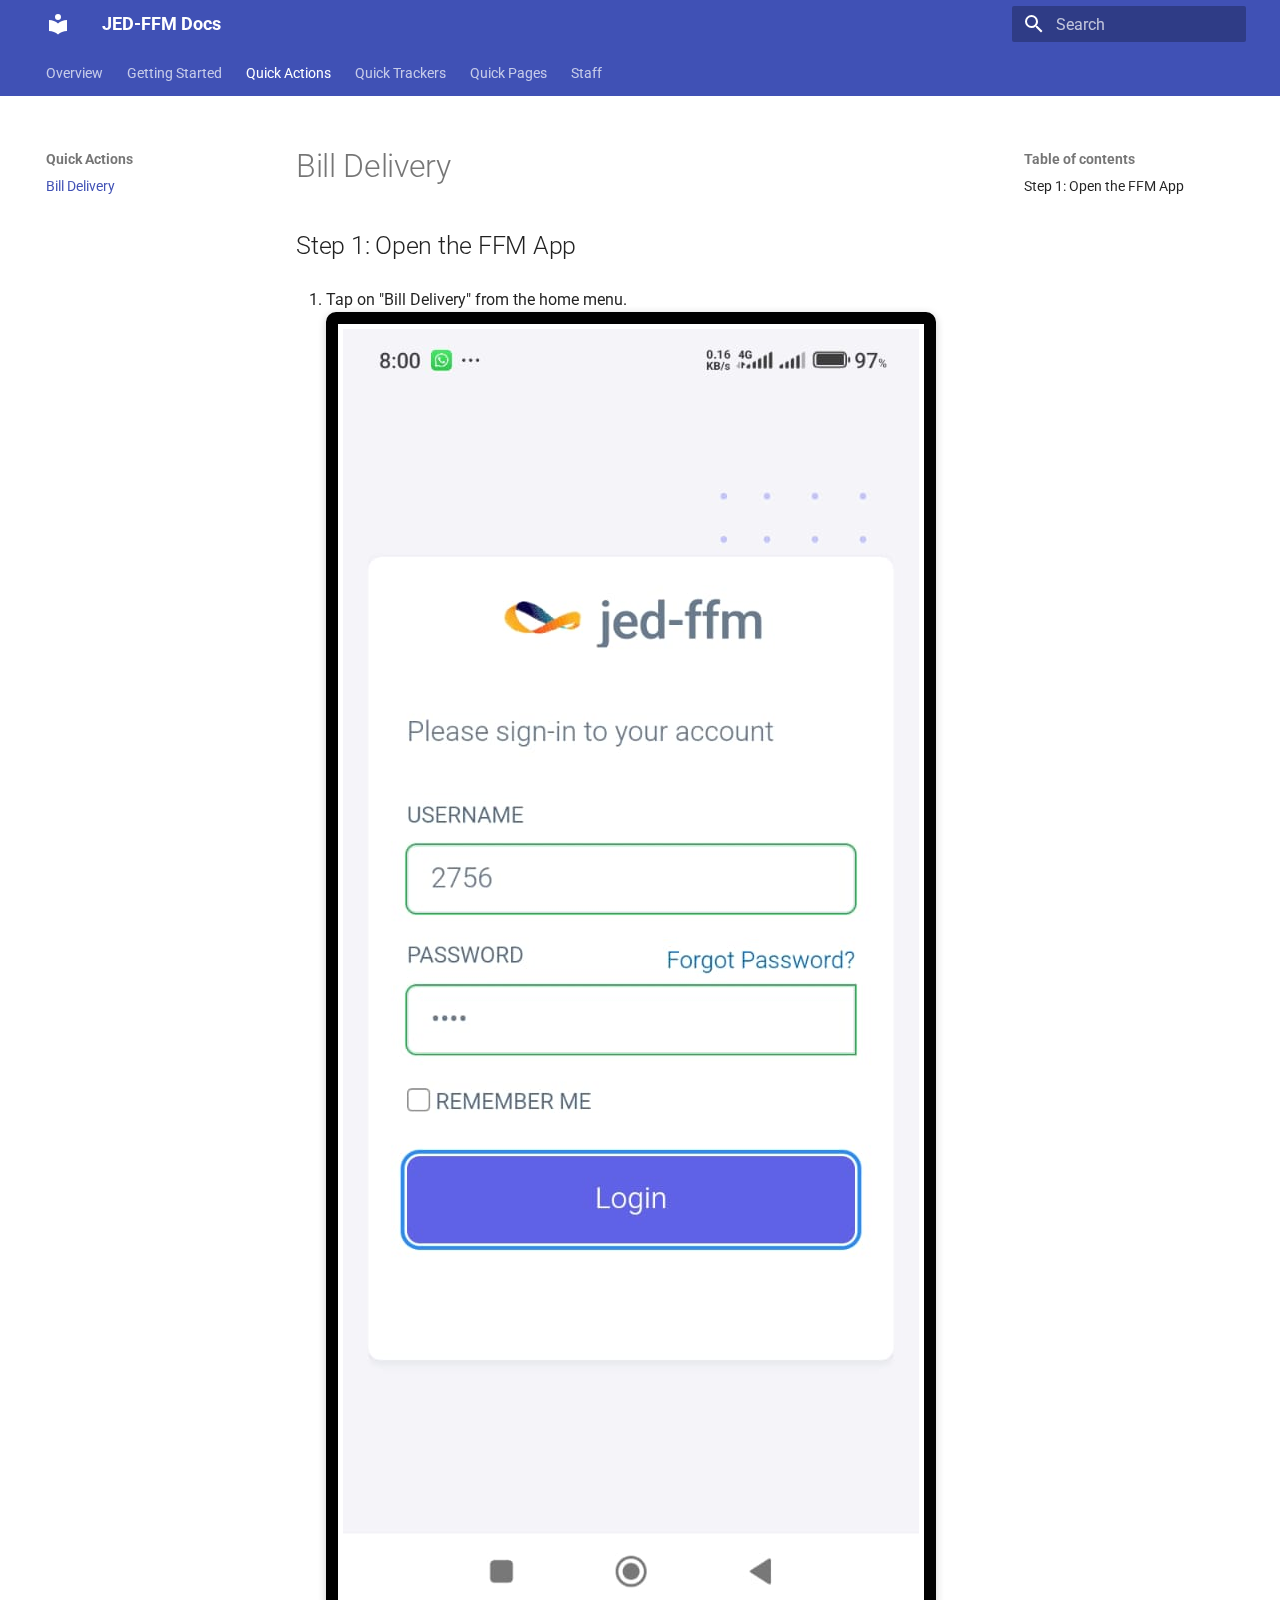
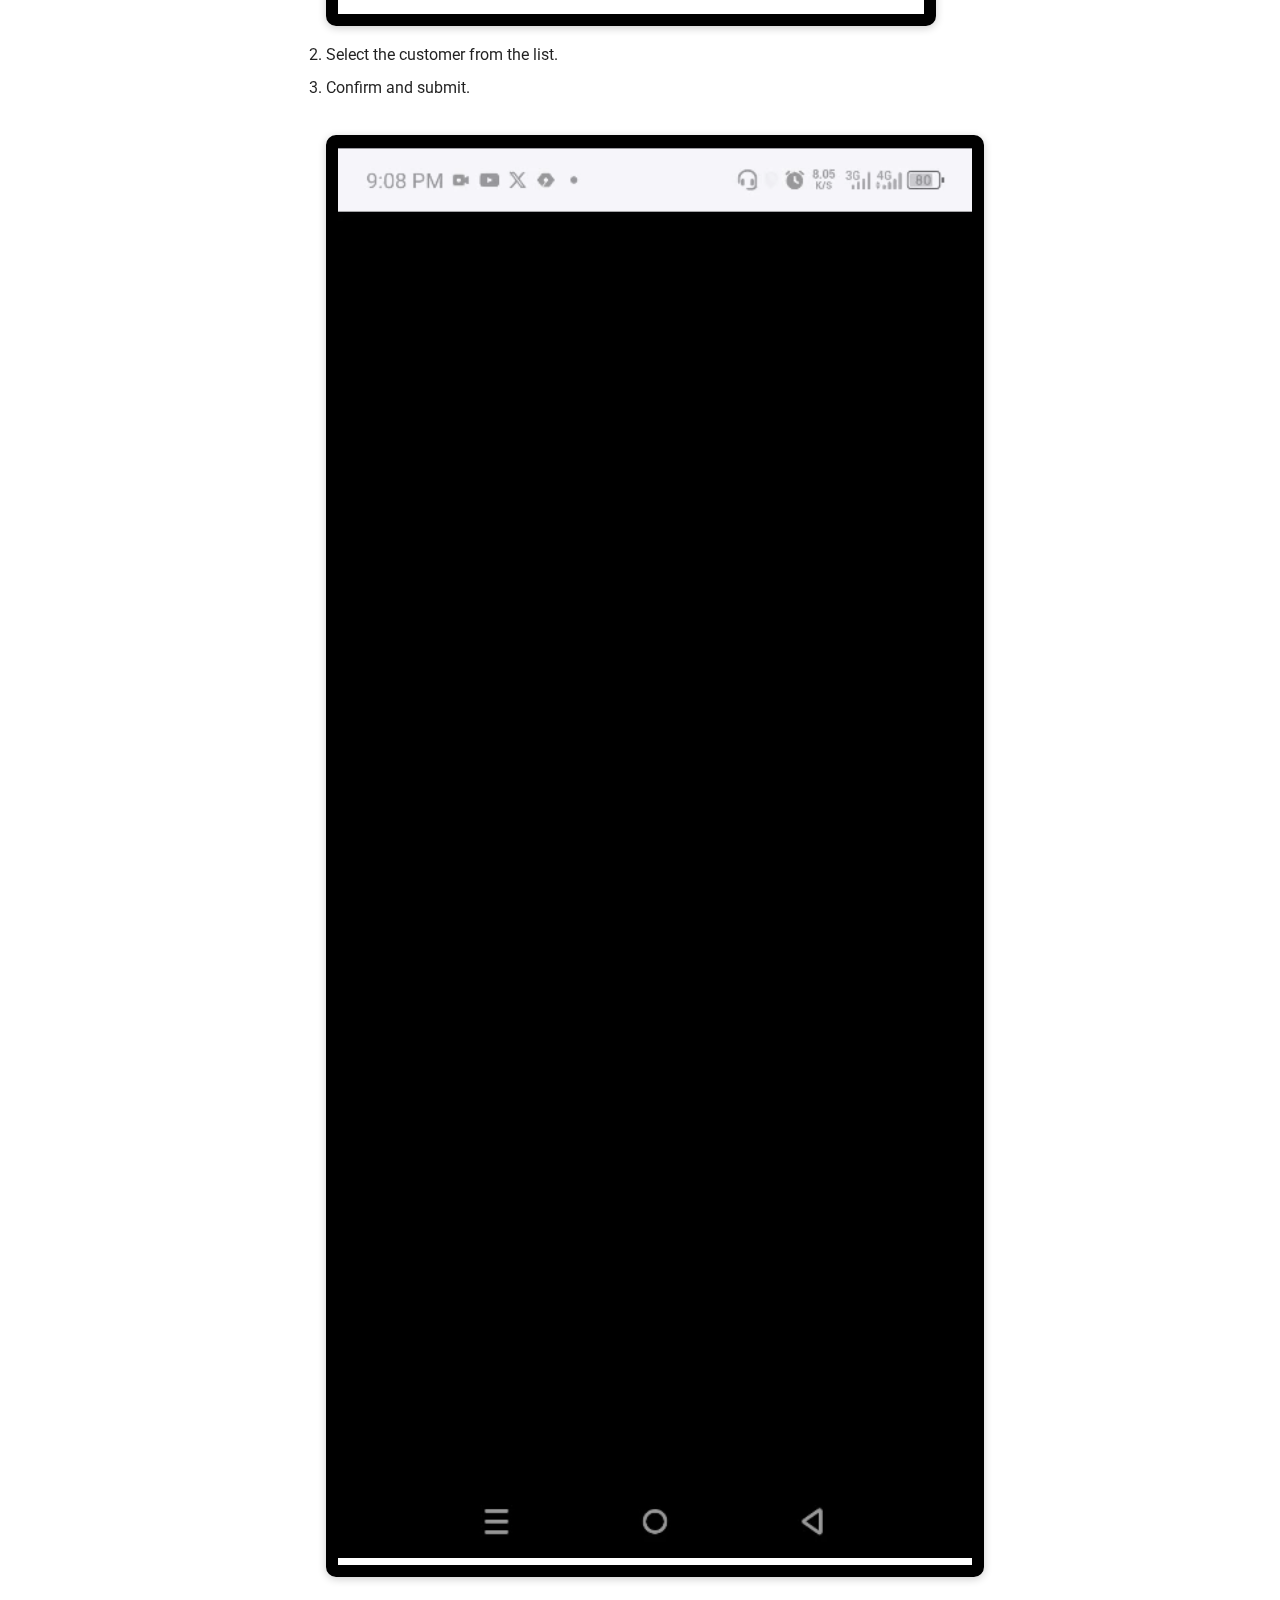
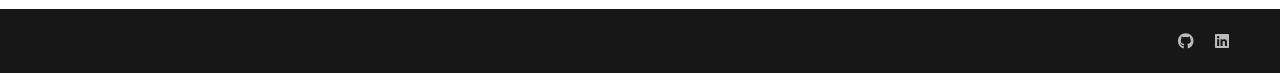
==== commit 870efe30: "Deployed dc74c64 with MkDocs version: 1.6.1" ====
--- a/bill_delivery/index.html
+++ b/bill_delivery/index.html
@@ -9,7 +9,7 @@
       
       
       
-        <link rel="prev" href="..">
+        <link rel="prev" href="../getting_started/">
       
       
       
@@ -40,6 +40,8 @@
         <style>:root{--md-text-font:"Roboto";--md-code-font:"Roboto Mono"}</style>
       
     
+    
+      <link rel="stylesheet" href="../assets/custom.css">
     
     <script>__md_scope=new URL("..",location),__md_hash=e=>[...e].reduce(((e,_)=>(e<<5)-e+_.charCodeAt(0)),0),__md_get=(e,_=localStorage,t=__md_scope)=>JSON.parse(_.getItem(t.pathname+"."+e)),__md_set=(e,_,t=localStorage,a=__md_scope)=>{try{t.setItem(a.pathname+"."+e,JSON.stringify(_))}catch(e){}}</script>
     
@@ -168,7 +170,24 @@
   
     
   
-  Home
+  Overview
+
+      </a>
+    </li>
+  
+
+      
+        
+  
+  
+  
+    <li class="md-tabs__item">
+      <a href="../getting_started/" class="md-tabs__link">
+        
+  
+    
+  
+  Getting Started
 
       </a>
     </li>
@@ -187,11 +206,64 @@
         <a href="./" class="md-tabs__link">
           
   
-  Common Actions
+  Quick Actions
 
         </a>
       </li>
     
+  
+
+      
+        
+  
+  
+  
+    
+    
+      <li class="md-tabs__item">
+        <a href="../activities_today.md" class="md-tabs__link">
+          
+  
+  Quick Trackers
+
+        </a>
+      </li>
+    
+  
+
+      
+        
+  
+  
+  
+    
+    
+      <li class="md-tabs__item">
+        <a href="../activities_today.md" class="md-tabs__link">
+          
+  
+  Quick Pages
+
+        </a>
+      </li>
+    
+  
+
+      
+        
+  
+  
+  
+    <li class="md-tabs__item">
+      <a href="../staff.md" class="md-tabs__link">
+        
+  
+    
+  
+  Staff
+
+      </a>
+    </li>
   
 
       
@@ -239,7 +311,28 @@
         
   
   <span class="md-ellipsis">
-    Home
+    Overview
+    
+  </span>
+  
+
+      </a>
+    </li>
+  
+
+    
+      
+      
+  
+  
+  
+  
+    <li class="md-nav__item">
+      <a href="../getting_started/" class="md-nav__link">
+        
+  
+  <span class="md-ellipsis">
+    Getting Started
     
   </span>
   
@@ -273,14 +366,14 @@
       
         
         
-        <input class="md-nav__toggle md-toggle " type="checkbox" id="__nav_2" checked>
-        
-          
-          <label class="md-nav__link" for="__nav_2" id="__nav_2_label" tabindex="">
-            
-  
-  <span class="md-ellipsis">
-    Common Actions
+        <input class="md-nav__toggle md-toggle " type="checkbox" id="__nav_3" checked>
+        
+          
+          <label class="md-nav__link" for="__nav_3" id="__nav_3_label" tabindex="">
+            
+  
+  <span class="md-ellipsis">
+    Quick Actions
     
   </span>
   
@@ -288,10 +381,10 @@
             <span class="md-nav__icon md-icon"></span>
           </label>
         
-        <nav class="md-nav" data-md-level="1" aria-labelledby="__nav_2_label" aria-expanded="true">
-          <label class="md-nav__title" for="__nav_2">
+        <nav class="md-nav" data-md-level="1" aria-labelledby="__nav_3_label" aria-expanded="true">
+          <label class="md-nav__title" for="__nav_3">
             <span class="md-nav__icon md-icon"></span>
-            Common Actions
+            Quick Actions
           </label>
           <ul class="md-nav__list" data-md-scrollfix>
             
@@ -374,6 +467,167 @@
   
 
     
+      
+      
+  
+  
+  
+  
+    
+    
+    
+      
+      
+        
+      
+    
+    
+    <li class="md-nav__item md-nav__item--nested">
+      
+        
+        
+        <input class="md-nav__toggle md-toggle " type="checkbox" id="__nav_4" >
+        
+          
+          <label class="md-nav__link" for="__nav_4" id="__nav_4_label" tabindex="0">
+            
+  
+  <span class="md-ellipsis">
+    Quick Trackers
+    
+  </span>
+  
+
+            <span class="md-nav__icon md-icon"></span>
+          </label>
+        
+        <nav class="md-nav" data-md-level="1" aria-labelledby="__nav_4_label" aria-expanded="false">
+          <label class="md-nav__title" for="__nav_4">
+            <span class="md-nav__icon md-icon"></span>
+            Quick Trackers
+          </label>
+          <ul class="md-nav__list" data-md-scrollfix>
+            
+              
+                
+  
+  
+  
+  
+    <li class="md-nav__item">
+      <a href="../activities_today.md" class="md-nav__link">
+        
+  
+  <span class="md-ellipsis">
+    Activities Today
+    
+  </span>
+  
+
+      </a>
+    </li>
+  
+
+              
+            
+          </ul>
+        </nav>
+      
+    </li>
+  
+
+    
+      
+      
+  
+  
+  
+  
+    
+    
+    
+      
+      
+        
+      
+    
+    
+    <li class="md-nav__item md-nav__item--nested">
+      
+        
+        
+        <input class="md-nav__toggle md-toggle " type="checkbox" id="__nav_5" >
+        
+          
+          <label class="md-nav__link" for="__nav_5" id="__nav_5_label" tabindex="0">
+            
+  
+  <span class="md-ellipsis">
+    Quick Pages
+    
+  </span>
+  
+
+            <span class="md-nav__icon md-icon"></span>
+          </label>
+        
+        <nav class="md-nav" data-md-level="1" aria-labelledby="__nav_5_label" aria-expanded="false">
+          <label class="md-nav__title" for="__nav_5">
+            <span class="md-nav__icon md-icon"></span>
+            Quick Pages
+          </label>
+          <ul class="md-nav__list" data-md-scrollfix>
+            
+              
+                
+  
+  
+  
+  
+    <li class="md-nav__item">
+      <a href="../activities_today.md" class="md-nav__link">
+        
+  
+  <span class="md-ellipsis">
+    Activities Today
+    
+  </span>
+  
+
+      </a>
+    </li>
+  
+
+              
+            
+          </ul>
+        </nav>
+      
+    </li>
+  
+
+    
+      
+      
+  
+  
+  
+  
+    <li class="md-nav__item">
+      <a href="../staff.md" class="md-nav__link">
+        
+  
+  <span class="md-ellipsis">
+    Staff
+    
+  </span>
+  
+
+      </a>
+    </li>
+  
+
+    
   </ul>
 </nav>
                   </div>
@@ -430,7 +684,7 @@
 <ol>
 <li>
 <p>Tap on "Bill Delivery" from the home menu.<br />
-<img alt="login_page" src="../img/login_page.jpg" /></p>
+<img alt="login_page" class="screenshot" src="../assets/img/login_page.jpg" /></p>
 </li>
 <li>
 <p>Select the customer from the list.  </p>
@@ -438,9 +692,11 @@
 <li>
 <p>Confirm and submit.<br />
 <br />
-<video autoplay loop muted width="100%">
-     <source src="/video/short_view.mp4" type="video/mp4">
-   </video>
+<div class="video-container">
+    <video autoplay loop muted width="100%">
+        <source src="../assets/video/short_view.mp4" type="video/mp4">
+    </video>
+   </div>
 </p>
 </li>
 </ol>
@@ -479,9 +735,24 @@
       <div class="md-copyright">
   
   
-    Made with
-    <a href="https://squidfunk.github.io/mkdocs-material/" target="_blank" rel="noopener">
-      Material for MkDocs
+</div>
+      
+        <div class="md-social">
+  
+    
+    
+    
+    
+    <a href="https://github.com/engr-iliyas/JED-FFM" target="_blank" rel="noopener" title="GitHub Repository" class="md-social__link">
+      <svg xmlns="http://www.w3.org/2000/svg" viewBox="0 0 496 512"><!--! Font Awesome Free 6.7.2 by @fontawesome - https://fontawesome.com License - https://fontawesome.com/license/free (Icons: CC BY 4.0, Fonts: SIL OFL 1.1, Code: MIT License) Copyright 2024 Fonticons, Inc.--><path d="M165.9 397.4c0 2-2.3 3.6-5.2 3.6-3.3.3-5.6-1.3-5.6-3.6 0-2 2.3-3.6 5.2-3.6 3-.3 5.6 1.3 5.6 3.6m-31.1-4.5c-.7 2 1.3 4.3 4.3 4.9 2.6 1 5.6 0 6.2-2s-1.3-4.3-4.3-5.2c-2.6-.7-5.5.3-6.2 2.3m44.2-1.7c-2.9.7-4.9 2.6-4.6 4.9.3 2 2.9 3.3 5.9 2.6 2.9-.7 4.9-2.6 4.6-4.6-.3-1.9-3-3.2-5.9-2.9M244.8 8C106.1 8 0 113.3 0 252c0 110.9 69.8 205.8 169.5 239.2 12.8 2.3 17.3-5.6 17.3-12.1 0-6.2-.3-40.4-.3-61.4 0 0-70 15-84.7-29.8 0 0-11.4-29.1-27.8-36.6 0 0-22.9-15.7 1.6-15.4 0 0 24.9 2 38.6 25.8 21.9 38.6 58.6 27.5 72.9 20.9 2.3-16 8.8-27.1 16-33.7-55.9-6.2-112.3-14.3-112.3-110.5 0-27.5 7.6-41.3 23.6-58.9-2.6-6.5-11.1-33.3 2.6-67.9 20.9-6.5 69 27 69 27 20-5.6 41.5-8.5 62.8-8.5s42.8 2.9 62.8 8.5c0 0 48.1-33.6 69-27 13.7 34.7 5.2 61.4 2.6 67.9 16 17.7 25.8 31.5 25.8 58.9 0 96.5-58.9 104.2-114.8 110.5 9.2 7.9 17 22.9 17 46.4 0 33.7-.3 75.4-.3 83.6 0 6.5 4.6 14.4 17.3 12.1C428.2 457.8 496 362.9 496 252 496 113.3 383.5 8 244.8 8M97.2 352.9c-1.3 1-1 3.3.7 5.2 1.6 1.6 3.9 2.3 5.2 1 1.3-1 1-3.3-.7-5.2-1.6-1.6-3.9-2.3-5.2-1m-10.8-8.1c-.7 1.3.3 2.9 2.3 3.9 1.6 1 3.6.7 4.3-.7.7-1.3-.3-2.9-2.3-3.9-2-.6-3.6-.3-4.3.7m32.4 35.6c-1.6 1.3-1 4.3 1.3 6.2 2.3 2.3 5.2 2.6 6.5 1 1.3-1.3.7-4.3-1.3-6.2-2.2-2.3-5.2-2.6-6.5-1m-11.4-14.7c-1.6 1-1.6 3.6 0 5.9s4.3 3.3 5.6 2.3c1.6-1.3 1.6-3.9 0-6.2-1.4-2.3-4-3.3-5.6-2"/></svg>
+    </a>
+  
+    
+    
+    
+    
+    <a href="https://linkedin.com/in/engrmn" target="_blank" rel="noopener" title="LinkedIn Profile" class="md-social__link">
+      <svg xmlns="http://www.w3.org/2000/svg" viewBox="0 0 448 512"><!--! Font Awesome Free 6.7.2 by @fontawesome - https://fontawesome.com License - https://fontawesome.com/license/free (Icons: CC BY 4.0, Fonts: SIL OFL 1.1, Code: MIT License) Copyright 2024 Fonticons, Inc.--><path d="M416 32H31.9C14.3 32 0 46.5 0 64.3v383.4C0 465.5 14.3 480 31.9 480H416c17.6 0 32-14.5 32-32.3V64.3c0-17.8-14.4-32.3-32-32.3M135.4 416H69V202.2h66.5V416zm-33.2-243c-21.3 0-38.5-17.3-38.5-38.5S80.9 96 102.2 96c21.2 0 38.5 17.3 38.5 38.5 0 21.3-17.2 38.5-38.5 38.5m282.1 243h-66.4V312c0-24.8-.5-56.7-34.5-56.7-34.6 0-39.9 27-39.9 54.9V416h-66.4V202.2h63.7v29.2h.9c8.9-16.8 30.6-34.5 62.9-34.5 67.2 0 79.7 44.3 79.7 101.9z"/></svg>
     </a>
   
 </div>
--- a/assets/custom.css
+++ b/assets/custom.css
@@ -0,0 +1,14 @@
+.screenshot {
+    border: 12px solid black;
+    border-radius: 10px;
+    padding: 5px;
+    box-shadow: 0 2px 8px rgba(0, 0, 0, 0.2);
+    max-width: 100%;
+}
+
+.video-container {
+    border: 12px solid black;
+    border-radius: 10px;
+    overflow: hidden;
+    box-shadow: 0 2px 8px rgba(0, 0, 0, 0.2);
+}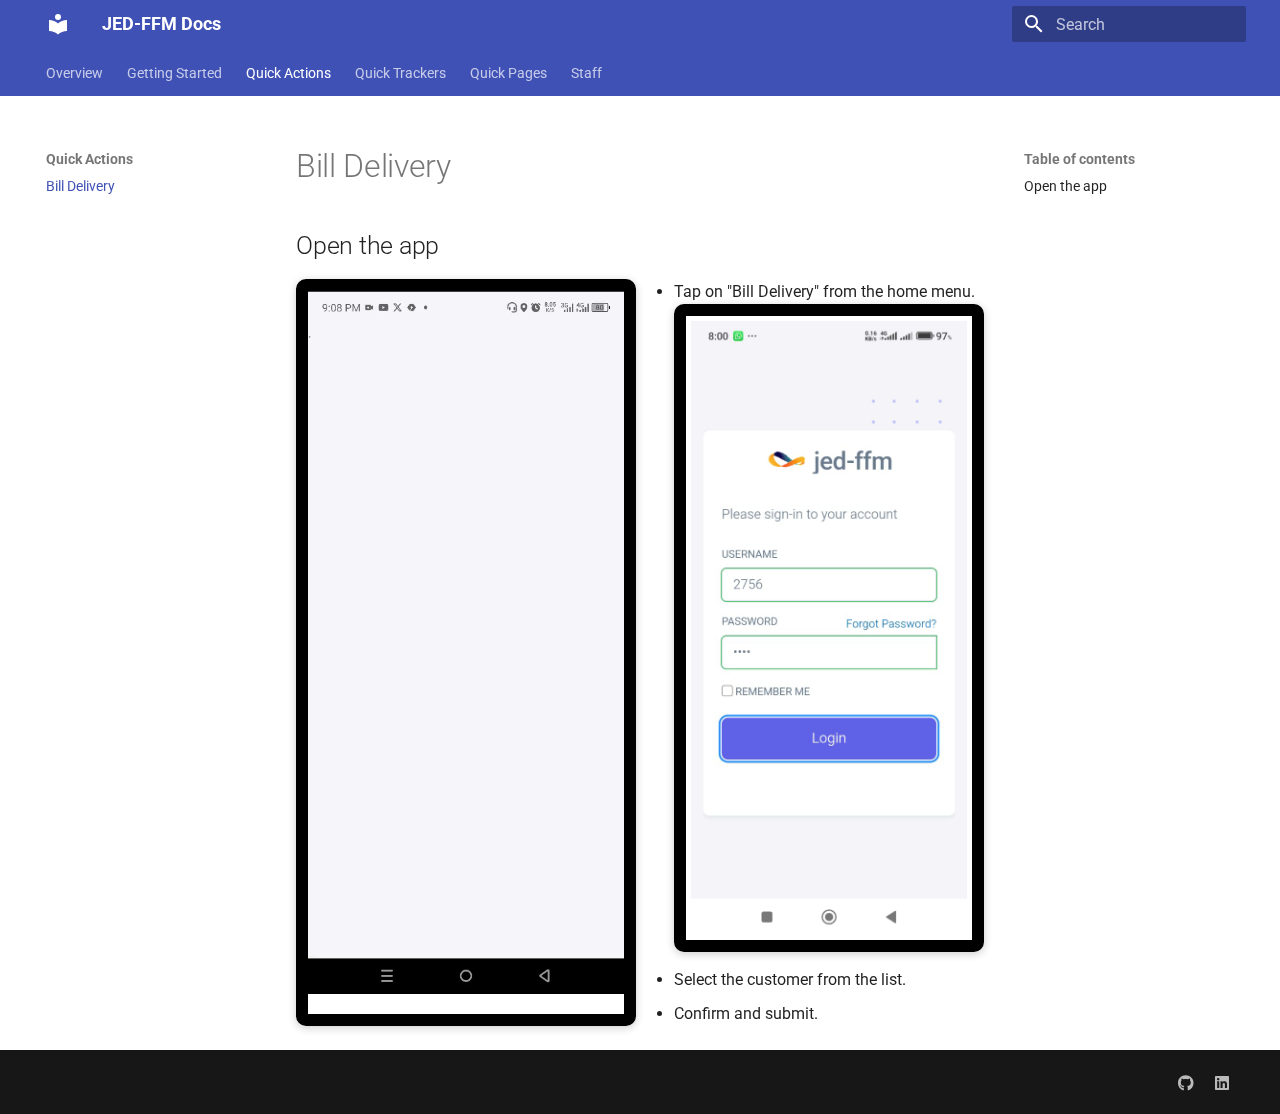
==== commit 379acb8b: "Deployed dc74c64 with MkDocs version: 1.6.1" ====
--- a/bill_delivery/index.html
+++ b/bill_delivery/index.html
@@ -9,7 +9,7 @@
       
       
       
-        <link rel="prev" href="../getting_started/">
+        <link rel="prev" href="../home_page/">
       
       
       
@@ -181,16 +181,17 @@
   
   
   
-    <li class="md-tabs__item">
-      <a href="../getting_started/" class="md-tabs__link">
-        
-  
-    
+    
+    
+      <li class="md-tabs__item">
+        <a href="../getting_started/" class="md-tabs__link">
+          
   
   Getting Started
 
-      </a>
-    </li>
+        </a>
+      </li>
+    
   
 
       
@@ -327,17 +328,110 @@
   
   
   
+    
+    
+    
+      
+      
+        
+      
+    
+    
+    <li class="md-nav__item md-nav__item--nested">
+      
+        
+        
+        <input class="md-nav__toggle md-toggle " type="checkbox" id="__nav_2" >
+        
+          
+          <label class="md-nav__link" for="__nav_2" id="__nav_2_label" tabindex="0">
+            
+  
+  <span class="md-ellipsis">
+    Getting Started
+    
+  </span>
+  
+
+            <span class="md-nav__icon md-icon"></span>
+          </label>
+        
+        <nav class="md-nav" data-md-level="1" aria-labelledby="__nav_2_label" aria-expanded="false">
+          <label class="md-nav__title" for="__nav_2">
+            <span class="md-nav__icon md-icon"></span>
+            Getting Started
+          </label>
+          <ul class="md-nav__list" data-md-scrollfix>
+            
+              
+                
+  
+  
+  
+  
     <li class="md-nav__item">
       <a href="../getting_started/" class="md-nav__link">
         
   
   <span class="md-ellipsis">
-    Getting Started
-    
-  </span>
-  
-
-      </a>
+    Overview
+    
+  </span>
+  
+
+      </a>
+    </li>
+  
+
+              
+            
+              
+                
+  
+  
+  
+  
+    <li class="md-nav__item">
+      <a href="../login_page/" class="md-nav__link">
+        
+  
+  <span class="md-ellipsis">
+    Login Page
+    
+  </span>
+  
+
+      </a>
+    </li>
+  
+
+              
+            
+              
+                
+  
+  
+  
+  
+    <li class="md-nav__item">
+      <a href="../home_page/" class="md-nav__link">
+        
+  
+  <span class="md-ellipsis">
+    Home Page
+    
+  </span>
+  
+
+      </a>
+    </li>
+  
+
+              
+            
+          </ul>
+        </nav>
+      
     </li>
   
 
@@ -443,9 +537,9 @@
     <ul class="md-nav__list" data-md-component="toc" data-md-scrollfix>
       
         <li class="md-nav__item">
-  <a href="#step-1-open-the-ffm-app" class="md-nav__link">
+  <a href="#open-the-app" class="md-nav__link">
     <span class="md-ellipsis">
-      Step 1: Open the FFM App
+      Open the app
     </span>
   </a>
   
@@ -655,9 +749,9 @@
     <ul class="md-nav__list" data-md-component="toc" data-md-scrollfix>
       
         <li class="md-nav__item">
-  <a href="#step-1-open-the-ffm-app" class="md-nav__link">
+  <a href="#open-the-app" class="md-nav__link">
     <span class="md-ellipsis">
-      Step 1: Open the FFM App
+      Open the app
     </span>
   </a>
   
@@ -680,26 +774,20 @@
 
 
 <h1 id="bill-delivery">Bill Delivery</h1>
-<h2 id="step-1-open-the-ffm-app">Step 1: Open the FFM App</h2>
-<ol>
-<li>
-<p>Tap on "Bill Delivery" from the home menu.<br />
-<img alt="login_page" class="screenshot" src="../assets/img/login_page.jpg" /></p>
-</li>
-<li>
-<p>Select the customer from the list.  </p>
-</li>
-<li>
-<p>Confirm and submit.<br />
-<br />
+<h2 id="open-the-app">Open the app</h2>
+<div class="grid">
 <div class="video-container">
-    <video autoplay loop muted width="100%">
-        <source src="../assets/video/short_view.mp4" type="video/mp4">
-    </video>
-   </div>
-</p>
-</li>
-</ol>
+<video autoplay="autoplay" loop="loop" muted="muted" width="100%">
+      <source src="../assets/video/short_view.mp4" type="video/mp4">
+   </video>
+</div>
+<ul>
+<li>Tap on "Bill Delivery" from the home menu.<br />
+<img alt="login_page" class="screenshot" src="../assets/img/login_page.jpg" /></li>
+<li>Select the customer from the list.  </li>
+<li>Confirm and submit.  </li>
+</ul>
+</div>
 
 
 
